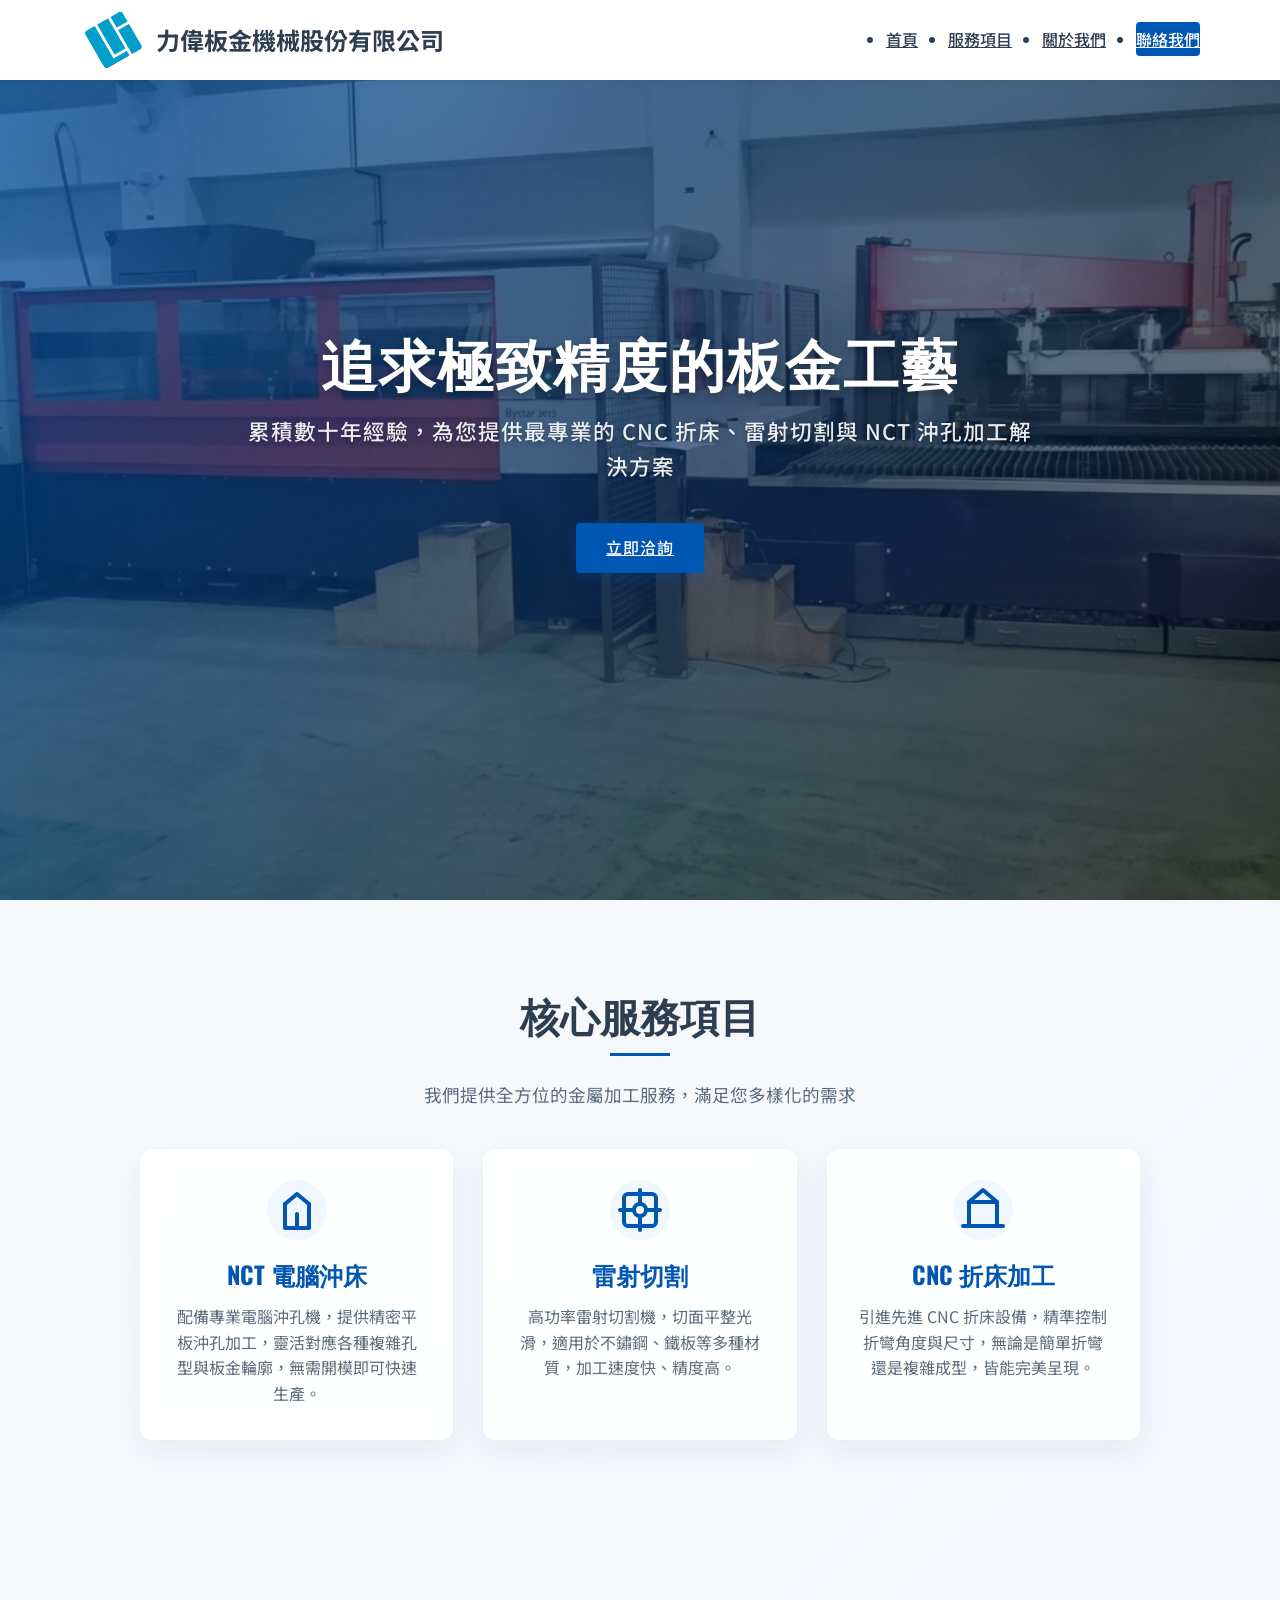
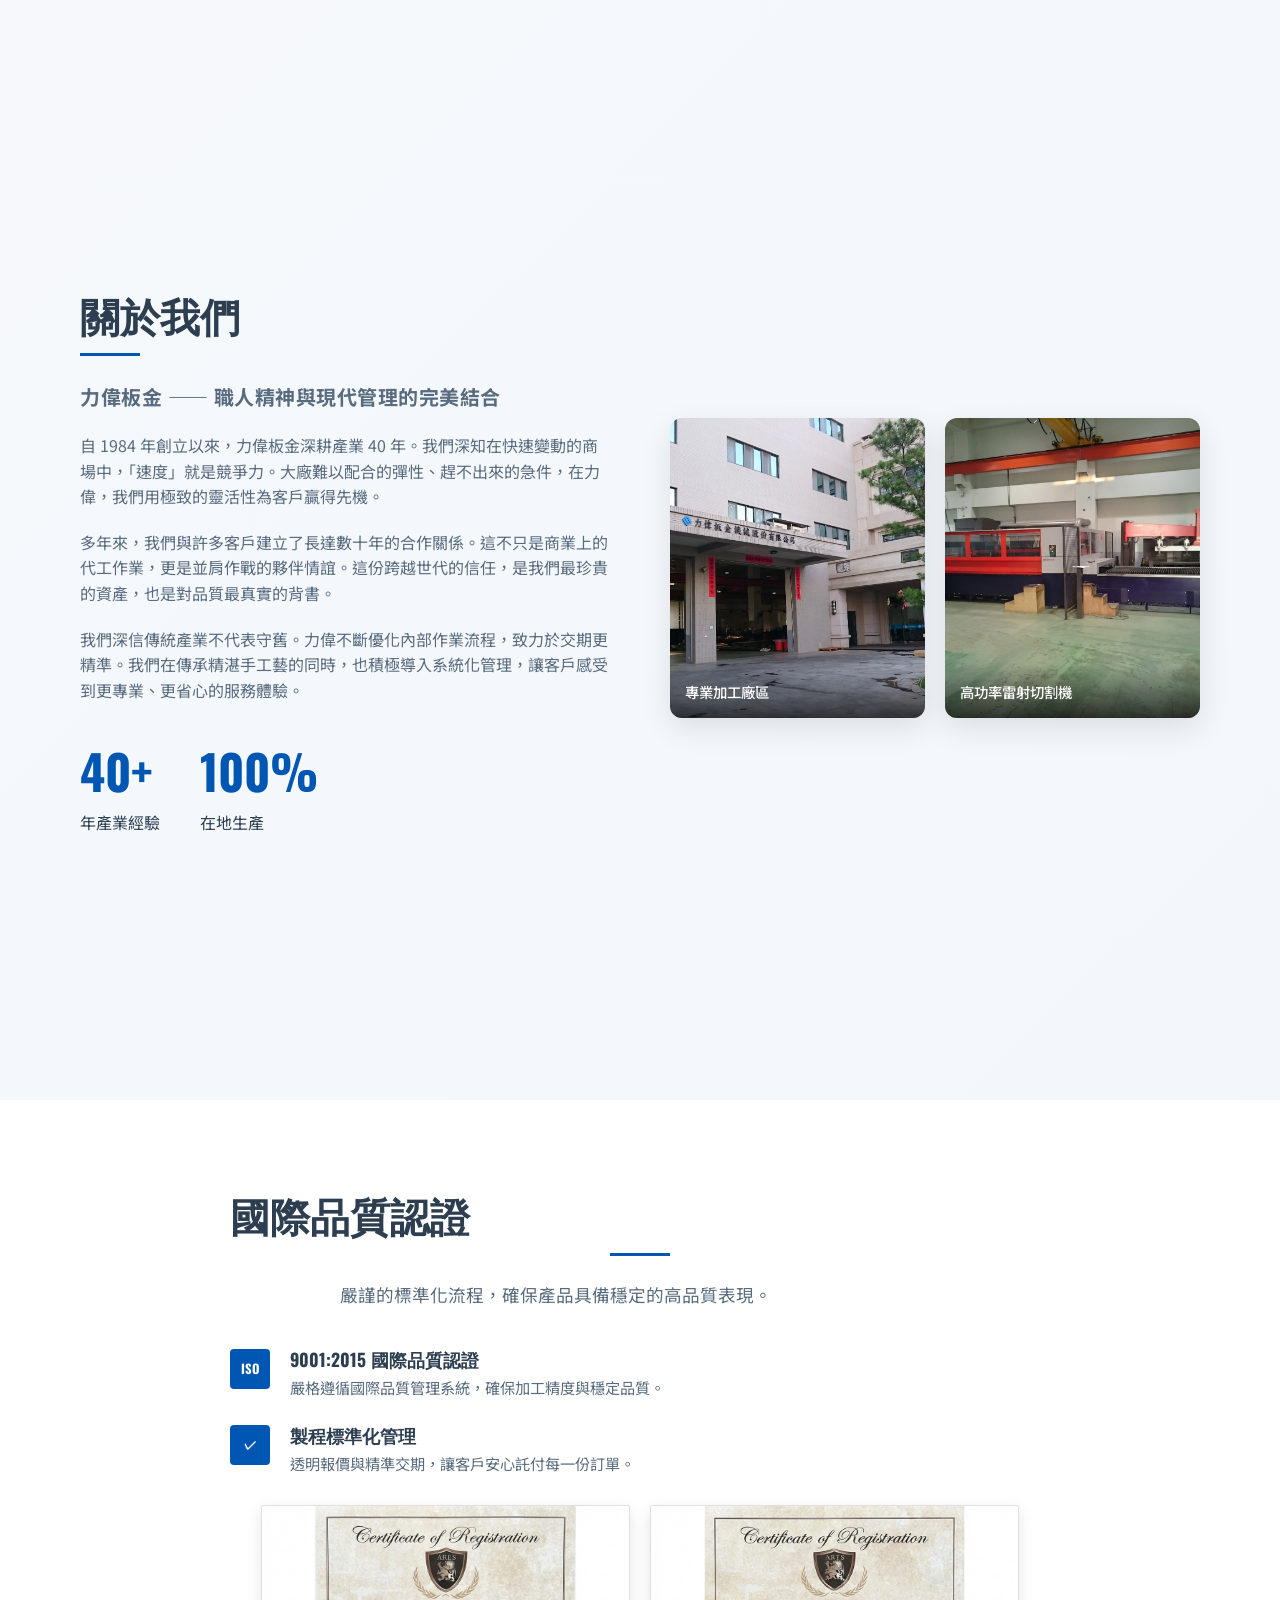
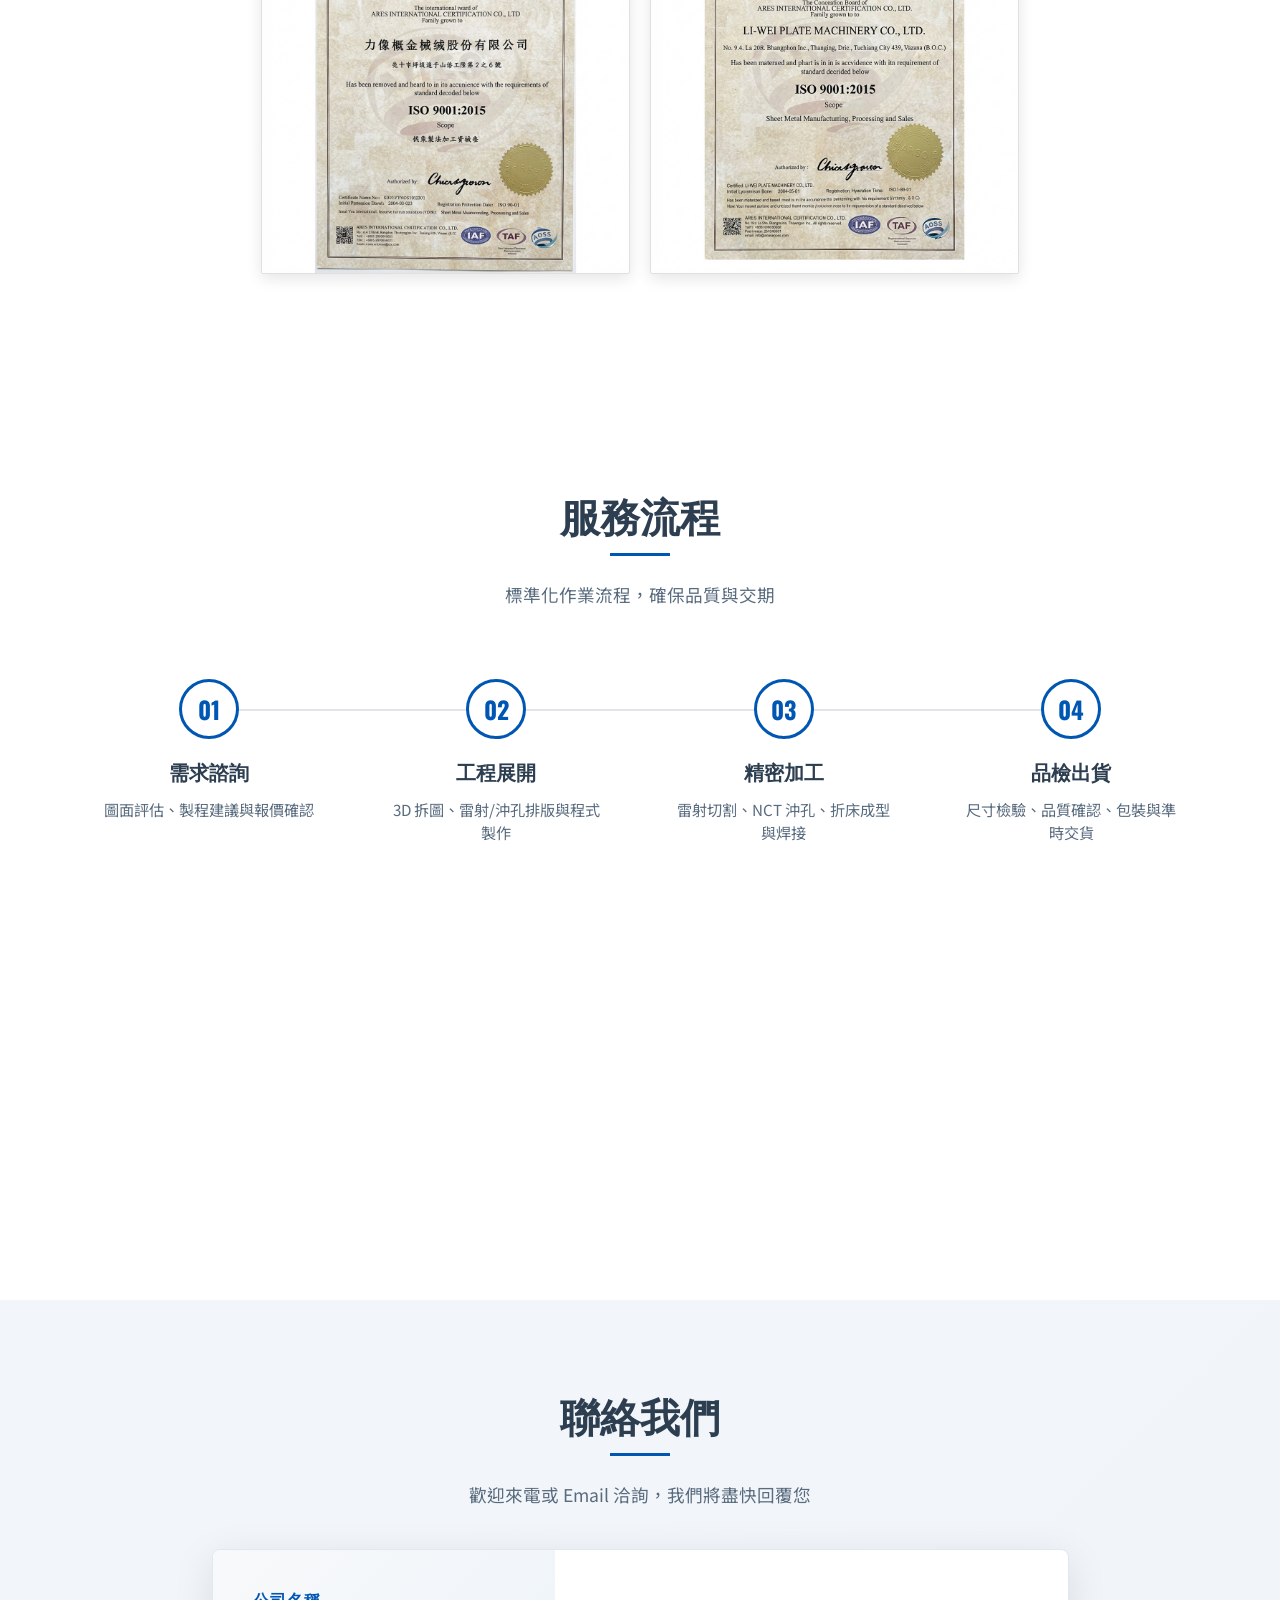
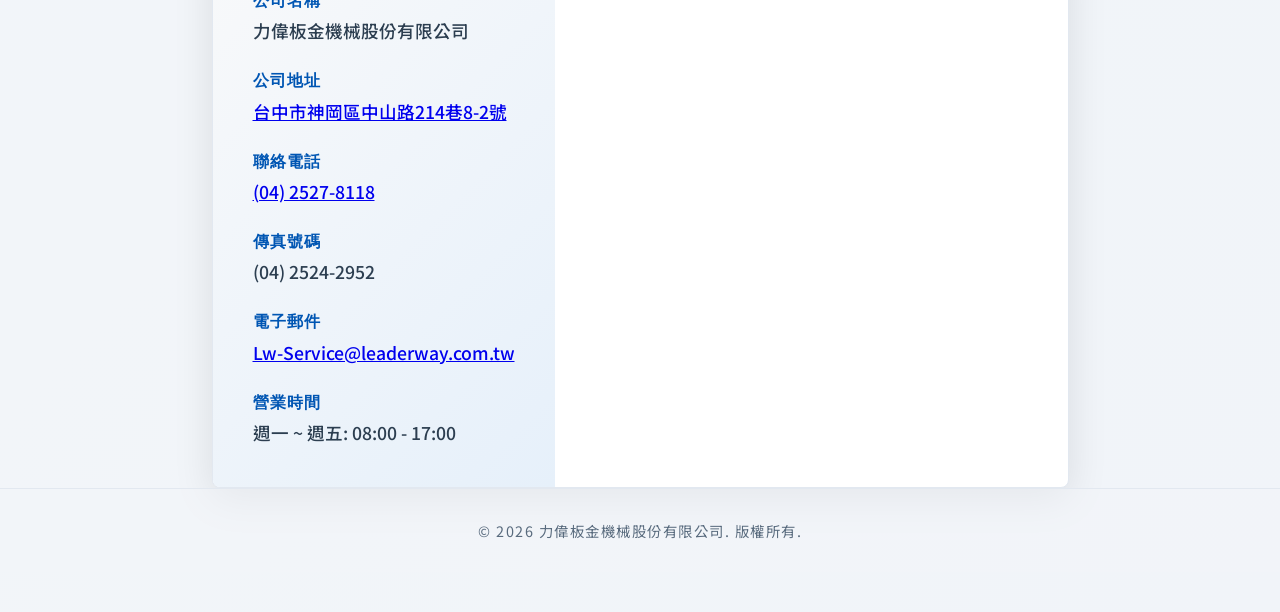
==== index.html @ 6c7de0bd "Add files via upload" ====
<!DOCTYPE html>
<html lang="zh-TW">

<head>
    <meta charset="UTF-8">
    <meta name="viewport" content="width=device-width, initial-scale=1.0">
    <meta name="theme-color" content="#0056b3">
    <title>力偉板金機械股份有限公司 | 專業 CNC 折床、雷射切割、NCT 沖床加工</title>
    <meta name="description" content="力偉板金機械股份有限公司擁有數十年專業經驗，提供精密雷射切割、NCT 電腦沖床、CNC 折床加工與焊接組裝服務。位於台中神岡，是您最信賴的金屬加工合作夥伴。">
    <meta name="keywords" content="CNC折床,雷射切割,NCT沖床,板金加工,台中,神岡">
    <meta name="author" content="力偉板金機械股份有限公司">

    <!-- Open Graph for Social Sharing -->
    <meta property="og:title" content="力偉板金機械股份有限公司 | 專業 CNC 折床、雷射切割、NCT 沖床加工">
    <meta property="og:description" content="專業精密板金加工服務，提供 CNC 折床、雷射切割、NCT 沖孔加工與焊接組裝。">
    <meta property="og:type" content="business.business">
    <meta property="og:url" content="https://example.com">
    <meta property="og:image" content="https://example.com/assets/logo.jpg">

    <!-- Google Fonts with Preload -->
    <link rel="preconnect" href="https://fonts.googleapis.com">
    <link rel="preconnect" href="https://fonts.gstatic.com" crossorigin>
    <link rel="preload"
        href="https://fonts.googleapis.com/css2?family=Noto+Sans+TC:wght@400;500;700&family=Oswald:wght@500;700&display=swap"
        as="style">
    <link
        href="https://fonts.googleapis.com/css2?family=Noto+Sans+TC:wght@400;500;700&family=Oswald:wght@500;700&display=swap"
        rel="stylesheet" media="print" onload="this.media='all'">

    <link rel="stylesheet" href="style.css">

    <!-- Structured Data (Schema.org) -->
    <script type="application/ld+json">
    {
        "@context": "https://schema.org",
        "@type": "LocalBusiness",
        "name": "力偉板金機械股份有限公司",
        "image": "https://example.com/assets/logo.jpg",
        "description": "專業精密板金加工服務公司",
        "url": "https://example.com",
        "telephone": "+886425278118",
        "email": "Lw-Service@leaderway.com.tw",
        "address": {
            "@type": "PostalAddress",
            "streetAddress": "台中市神岡區中山路214巷8-2號",
            "addressLocality": "台中市",
            "addressCountry": "TW"
        },
        "openingHoursSpecification": {
            "@type": "OpeningHoursSpecification",
            "dayOfWeek": ["Monday", "Tuesday", "Wednesday", "Thursday", "Friday"],
            "opens": "08:00",
            "closes": "17:00"
        }
    }
    </script>
</head>

<body>
    <!-- Skip to Main Content Link (Accessibility) -->
    <a href="#main-content" class="skip-link">跳至主要內容</a>

    <!-- Navigation -->
    <header class="header" role="banner">
        <div class="container">
            <a href="#home" class="logo" style="display:flex; align-items:center; gap:10px; text-decoration:none;"
                aria-label="力偉板金機械 首頁">
                <img src="assets/logo.jpg" alt="力偉板金 Logo" loading="lazy">
                <span class="company-name">力偉板金機械股份有限公司</span>
            </a>
            <nav class="nav" aria-label="主導航">
                <ul class="nav-list">
                    <li><a href="#home">首頁</a></li>
                    <li><a href="#capabilities">服務項目</a></li>
                    <li><a href="#about">關於我們</a></li>
                    <li><a href="#contact" class="btn-contact">聯絡我們</a></li>
                </ul>
            </nav>
            <div class="mobile-menu-toggle" aria-label="打開導航菜單" aria-expanded="false" aria-controls="mobile-nav">
                <span></span>
                <span></span>
                <span></span>
            </div>
        </div>
    </header>

    <!-- Mobile Navigation Overlay -->
    <div class="mobile-nav-overlay" id="mobile-nav" role="navigation" aria-label="行動導航">
        <ul class="mobile-nav-list">
            <li><a href="#home">首頁</a></li>
            <li><a href="#capabilities">服務項目</a></li>
            <li><a href="#about">關於我們</a></li>
            <li><a href="#contact">聯絡我們</a></li>
        </ul>
    </div>

    <!-- Hero Section -->
    <section class="hero" id="home" id="main-content">
        <div class="hero-bg-image" style="background-image: url('assets/portfolio/機器照-1-cleaned.png');"></div>
        <div class="hero-overlay"></div>

        <div class="hero-content">
            <h1>追求極致精度的板金工藝</h1>
            <p>累積數十年經驗，為您提供最專業的 CNC 折床、雷射切割與 NCT 沖孔加工解決方案</p>
            <a href="#contact" class="btn btn-primary">立即洽詢</a>
        </div>
    </section>

    <!-- Capabilities Section -->
    <section id="capabilities" class="section">
        <div class="container">
            <h2 class="section-title">核心服務項目</h2>
            <p class="section-subtitle">我們提供全方位的金屬加工服務，滿足您多樣化的需求</p>

            <div class="capabilities-grid">
                <div class="capability-card">
                    <div class="icon">
                        <!-- SVG Icon for Stamping -->
                        <svg xmlns="http://www.w3.org/2000/svg" width="48" height="48" viewBox="0 0 24 24" fill="none"
                            stroke="currentColor" stroke-width="2" stroke-linecap="round" stroke-linejoin="round">
                            <path d="M6 9v12h12V9" />
                            <path d="M6 9l6-5 6 5" />
                            <line x1="12" y1="14" x2="12" y2="21" />
                        </svg>
                    </div>
                    <h3>NCT 電腦沖床</h3>
                    <p>配備專業電腦沖孔機，提供精密平板沖孔加工，靈活對應各種複雜孔型與板金輪廓，無需開模即可快速生產。</p>
                </div>

                <div class="capability-card">
                    <div class="icon">
                        <!-- SVG Icon for Laser Cutting -->
                        <svg xmlns="http://www.w3.org/2000/svg" width="48" height="48" viewBox="0 0 24 24" fill="none"
                            stroke="currentColor" stroke-width="2" stroke-linecap="round" stroke-linejoin="round">
                            <rect x="4" y="4" width="16" height="16" rx="2" ry="2" />
                            <line x1="12" y1="22" x2="12" y2="15.5" />
                            <line x1="12" y1="2" x2="12" y2="8.5" />
                            <line x1="2" y1="12" x2="8.5" y2="12" />
                            <line x1="22" y1="12" x2="15.5" y2="12" />
                            <circle cx="12" cy="12" r="3" />
                        </svg>
                    </div>
                    <h3>雷射切割</h3>
                    <p>高功率雷射切割機，切面平整光滑，適用於不鏽鋼、鐵板等多種材質，加工速度快、精度高。</p>
                </div>

                <div class="capability-card">
                    <div class="icon">
                        <!-- SVG Icon for CNC Bending -->
                        <svg xmlns="http://www.w3.org/2000/svg" width="48" height="48" viewBox="0 0 24 24" fill="none"
                            stroke="currentColor" stroke-width="2" stroke-linecap="round" stroke-linejoin="round">
                            <path d="M2 20h20" />
                            <path d="M5 20V8h14v12" />
                            <path d="M5 8l7-6 7 6" />
                        </svg>
                    </div>
                    <h3>CNC 折床加工</h3>
                    <p>引進先進 CNC 折床設備，精準控制折彎角度與尺寸，無論是簡單折彎還是複雜成型，皆能完美呈現。</p>
                </div>
            </div>
        </div>
    </section>

    <!-- Portfolio Section (Temporarily Hidden)
    <section id="portfolio" class="section bg-light">
        <div class="container">
            <h2 class="section-title">精選成品展示</h2>
            <p class="section-subtitle">展示我們在不同領域的高精度板金加工成果</p>

            <div class="portfolio-grid">
                <div class="portfolio-item">
                    <img src="assets/portfolio/complex_metal_chassis.png" alt="精密鈑金機箱" loading="lazy">
                    <div class="portfolio-info">
                        <h3>精密鈑金機箱</h3>
                        <p>多軸折彎與散熱孔加工</p>
                    </div>
                </div>
                <div class="portfolio-item">
                    <img src="assets/portfolio/portfolio_part_2_1768061010076.png" alt="藝術雷射切割" loading="lazy">
                    <div class="portfolio-info">
                        <h3>藝術雷射切割</h3>
                        <p>高難度花紋精準切割</p>
                    </div>
                </div>
                <div class="portfolio-item">
                    <img src="assets/portfolio/portfolio_part_3_1768061029682.png" alt="工業配電箱" loading="lazy">
                    <div class="portfolio-info">
                        <h3>工業配電箱</h3>
                        <p>結構堅固、防塵防水設計</p>
                    </div>
                </div>
                <div class="portfolio-item">
                    <img src="assets/portfolio/portfolio_part_4_1768061046572.png" alt="精密五金零件" loading="lazy">
                    <div class="portfolio-info">
                        <h3>精密五金零件</h3>
                        <p>多道折彎加工</p>
                    </div>
                </div>
            </div>
        </div>
    </section>
    -->

    <!-- About Us Section -->
    <section id="about" class="section">
        <div class="container">
            <div class="about-layout">
                <div class="about-text">
                    <h2 class="section-title text-left">關於我們</h2>
                    <p class="lead-text"><strong>力偉板金 —— 職人精神與現代管理的完美結合</strong></p>
                    <p>自 1984 年創立以來，力偉板金深耕產業 40 年。我們深知在快速變動的商場中，「速度」就是競爭力。大廠難以配合的彈性、趕不出來的急件，在力偉，我們用極致的靈活性為客戶贏得先機。</p>

                    <p>多年來，我們與許多客戶建立了長達數十年的合作關係。這不只是商業上的代工作業，更是並肩作戰的夥伴情誼。這份跨越世代的信任，是我們最珍貴的資產，也是對品質最真實的背書。</p>

                    <p>我們深信傳統產業不代表守舊。力偉不斷優化內部作業流程，致力於交期更精準。我們在傳承精湛手工藝的同時，也積極導入系統化管理，讓客戶感受到更專業、更省心的服務體驗。</p>

                    <div class="stats">
                        <div class="stat-item">
                            <span class="stat-number">40+</span>
                            <span class="stat-label">年產業經驗</span>
                        </div>
                        <div class="stat-item">
                            <span class="stat-number">100%</span>
                            <span class="stat-label">在地生產</span>
                        </div>
                    </div>
                </div>
                <div class="about-images">
                    <div class="about-img-wrapper main-img">
                        <img src="assets/portfolio/廠區照-1.jpg" alt="力偉板金廠區外觀" loading="lazy">
                        <span class="img-caption">專業加工廠區</span>
                    </div>
                    <div class="about-img-wrapper sub-img">
                        <img src="assets/portfolio/機器照-1-cleaned.png" alt="先進雷射設備" loading="lazy">
                        <span class="img-caption">高功率雷射切割機</span>
                    </div>
                </div>
            </div>
        </div>
    </section>

    <!-- Quality & Certification Section -->
    <section id="quality" class="section bg-light">
        <div class="container">
            <div class="quality-layout">
                <div class="quality-content">
                    <h2 class="section-title text-left">國際品質認證</h2>
                    <p class="section-subtitle text-left">嚴謹的標準化流程，確保產品具備穩定的高品質表現。</p>

                    <div class="certification-points">
                        <div class="cert-point">
                            <div class="cert-icon">ISO</div>
                            <div class="cert-text">
                                <h4>9001:2015 國際品質認證</h4>
                                <p>嚴格遵循國際品質管理系統，確保加工精度與穩定品質。</p>
                            </div>
                        </div>
                        <div class="cert-point">
                            <div class="cert-icon">✓</div>
                            <div class="cert-text">
                                <h4>製程標準化管理</h4>
                                <p>透明報價與精準交期，讓客戶安心託付每一份訂單。</p>
                            </div>
                        </div>
                    </div>

                    <div class="quality-image">
                        <div class="certificate-container">
                            <!-- Left Cert (Chinese) - Fixing order as requested -->
                            <img src="assets/certificates/iso_cert_tw.png" alt="ISO 9001:2015 證書 (中文版)"
                                class="clean-cert-img" loading="lazy">
                            <!-- Right Cert (English) -->
                            <img src="assets/certificates/iso_cert_en.png" alt="ISO 9001:2015 Certificate (English)"
                                class="clean-cert-img" loading="lazy">
                        </div>
                    </div>
    </section>

    <!-- Service Process Section -->
    <section class="section bg-light" id="process">
        <div class="container">
            <h2 class="section-title">服務流程</h2>
            <p class="section-subtitle">標準化作業流程，確保品質與交期</p>

            <div class="process-grid">
                <div class="process-step">
                    <div class="step-icon">01</div>
                    <h3>需求諮詢</h3>
                    <p>圖面評估、製程建議與報價確認</p>
                </div>
                <div class="process-step">
                    <div class="step-icon">02</div>
                    <h3>工程展開</h3>
                    <p>3D 拆圖、雷射/沖孔排版與程式製作</p>
                </div>
                <div class="process-step">
                    <div class="step-icon">03</div>
                    <h3>精密加工</h3>
                    <p>雷射切割、NCT 沖孔、折床成型與焊接</p>
                </div>
                <div class="process-step">
                    <div class="step-icon">04</div>
                    <h3>品檢出貨</h3>
                    <p>尺寸檢驗、品質確認、包裝與準時交貨</p>
                </div>
            </div>
        </div>
    </section>

    <!-- Contact Us Section -->
    <section id="contact" class="section bg-dark text-white">
        <div class="container">
            <h2 class="section-title text-white">聯絡我們</h2>
            <p class="section-subtitle text-white-50">歡迎來電或 Email 洽詢，我們將盡快回覆您</p>

            <div class="contact-wrapper">
                <div class="contact-details">
                    <div class="contact-item">
                        <h4>公司名稱</h4>
                        <p>力偉板金機械股份有限公司</p>
                    </div>
                    <div class="contact-item">
                        <h4>公司地址</h4>
                        <p><a href="https://www.google.com/maps/place/429%E8%87%BA%E4%B8%AD%E5%B8%82%E7%A5%9E%E5%B2%A1%E5%8D%80%E4%B8%AD%E5%B1%B1%E8%B7%AF214%E5%B7%B78-+2%E8%99%9F/@24.2495745,120.6929943,3a,75y,304.89h,96.08t/data=!3m7!1e1!3m5!1sh8Ki79_IXEAi8WJrmlxSbA!2e0!6shttps:%2F%2Fstreetviewpixels-pa.googleapis.com%2Fv1%2Fthumbnail%3Fcb_client%3Dmaps_sv.tactile%26w%3D900%26h%3D600%26pitch%3D-6.082719047187737%26panoid%3Dh8Ki79_IXEAi8WJrmlxSbA%26yaw%3D304.8897630572468!7i16384!8i8192!4m15!1m8!3m7!1s0x346910b44313005f:0x4455476e9c6a368c!2zNDI56Ie65Lit5biC56We5bKh5Y2A5Lit5bGx6LevMjE05be3OC0gMuiZnw!3b1!8m2!3d24.2494732!4d120.693059!16s%2Fg%2F11qbbm_mf4!3m5!1s0x346910b44313005f:0x4455476e9c6a368c!8m2!3d24.2494732!4d120.693059!16s%2Fg%2F11qbbm_mf4?entry=ttu&g_ep=EgoyMDI2MDEwNy4wIKXMDSoASAFQAw%3D%3D"
                                target="_blank" rel="noopener noreferrer"
                                style="text-decoration: underline;">台中市神岡區中山路214巷8-2號</a></p>
                    </div>
                    <div class="contact-item">
                        <h4>聯絡電話</h4>
                        <p><a href="tel:0425278118">(04) 2527-8118</a></p>
                    </div>
                    <div class="contact-item">
                        <h4>傳真號碼</h4>
                        <p>(04) 2524-2952</p>
                    </div>
                    <div class="contact-item">
                        <h4>電子郵件</h4>
                        <p><a href="mailto:Lw-Service@leaderway.com.tw">Lw-Service@leaderway.com.tw</a></p>
                    </div>
                    <div class="contact-item">
                        <h4>營業時間</h4>
                        <p>週一 ~ 週五: 08:00 - 17:00</p>
                    </div>
                </div>

                <!-- Map Column -->
                <div class="contact-map">
                    <iframe width="100%" height="100%" style="border:0; min-height: 400px;" loading="lazy"
                        allowfullscreen="allowfullscreen" aria-label="公司地址在 Google 地圖上的位置" title="力偉板金機械股份有限公司位置地圖"
                        referrerpolicy="no-referrer-when-downgrade"
                        src="https://maps.google.com/maps?q=24.2495745,120.6929943&t=&z=17&ie=UTF8&iwloc=&output=embed"></iframe>
                </div>
            </div>
        </div>
        </secReturn to Top Button -->
        <button id="back-to-top" class="back-to-top" aria-label="返回頂部" title="返回頂部">↑</button>

        <!-- Footer -->
        <footer class="footer" role="contentinfo
    <!-- Footer -->
    <footer class=" footer">
            <div class="container">
                <p>&copy; 2026 力偉板金機械股份有限公司. 版權所有.</p>
            </div>
        </footer>

        <script src="script.js"></script>
</body>

</html>
---- style.css ----
/* 
   Modern Sheet Metal Factory Website Styles 
   Theme: Professional Blue
   
   CSS Variables organization:
   - Colors: Primary, accent, text, background
   - Layout: Spacing, sizing, container width
   - Effects: Transitions, shadows, animations
*/

:root {
    /* ===== COLOR PALETTE ===== */
    --primary-blue: #0056b3;
    --primary-dark: #004494;
    --accent-blue: #f0f7ff;
    --text-dark: #2c3e50;
    --text-light: #596b7e;
    --bg-light: transparent;
    --bg-dark: rgba(244, 246, 249, 0.5);
    --white: #ffffff;
    --border-color: #e2e8f0;
    --bg-gradient: linear-gradient(135deg, #f8fafd 0%, #eff4f9 100%);

    /* ===== LAYOUT & SPACING ===== */
    --container-width: 1200px;
    --header-height: 80px;
    --section-padding: 120px 0;

    /* ===== EFFECTS & TRANSITIONS ===== */
    --transition: all 0.3s ease;
    --grain-opacity: 0.15;
}

/* Reset & Base Styles */
* {
    margin: 0;
    padding: 0;
    box-sizing: border-box;
}

html {
    scroll-behavior: smooth;
    scroll-padding-top: 100px;
    /* Ensures Nav doesn't cover section tops */
}

body {
    font-family: 'Noto Sans TC', sans-serif;
    color: var(--text-dark);
    line-height: 1.6;
    overflow-x: hidden;
    background: var(--bg-gradient);
    min-height: 100vh;
}

h1,
h2,
h3,
h4,
h5,
h6 {
    font-family: 'Oswald', sans-serif;
    /* Industrial feel for headings */
    font-weight: 700;
    line-height: 1.2;
    margin-bottom: 1rem;
    color: var(--primary-blue);
    /* Headings in blue for light theme */
}

/* ... existing styles ... */

.section {
    padding: 90px 0 40px 0;
    /* Reduced top/bottom padding significantly */
    min-height: 100vh;
    display: flex;
    flex-direction: column;
    justify-content: flex-start;
}

.section-subtitle {
    text-align: center;
    color: var(--text-light);
    font-size: 1.1rem;
    margin-bottom: 25px;
    /* Reduced from 40px */
    max-width: 600px;
    margin-left: auto;
    margin-right: auto;
}

.contact-details {
    padding: 30px;
    /* Reduced from 40px */
    display: flex;
    flex-direction: column;
    justify-content: center;
    background: linear-gradient(135deg, #f8f9fa 0%, #e6f0fa 100%);
}

.contact-item {
    margin-bottom: 15px;
    /* Reduced from 25px */
}

.contact-item:last-child {
    margin-bottom: 0;
}

.contact-item h4 {
    font-size: 0.95rem;
    /* Slightly smaller title */
    margin-bottom: 5px;
    /* Reduced from 8px */
    color: var(--primary-blue);
    text-transform: uppercase;
    letter-spacing: 1px;
    font-weight: 700;
}

.contact-item p {
    color: var(--text-dark);
    font-size: 1rem;
    /* Reduced from 1.1rem */
    font-weight: 500;
}

.contact-map {
    height: 100%;
    min-height: 350px;
    /* Reduced from 400px */
    position: relative;
}

/* ... existing styles ... */

.bg-dark {
    background-color: var(--bg-dark);
    color: var(--text-dark);
    /* Dark text on light gray bg */
}

.text-white {
    color: var(--text-dark) !important;
    /* Override text-white classes for light theme */
}

.text-white-50 {
    color: var(--text-light) !important;
}

.text-left {
    text-align: left !important;
}

.bg-light {
    background-color: var(--white) !important;
}

.bg-white {
    background-color: var(--white) !important;
}

/* Buttons */
.btn {
    display: inline-block;
    padding: 12px 30px;
    border-radius: 4px;
    font-weight: 500;
    letter-spacing: 1px;
    text-transform: uppercase;
    cursor: pointer;
    transition: var(--transition);
    border: none;
}

.btn-primary {
    background-color: var(--primary-blue);
    color: var(--white);
    box-shadow: 0 4px 15px rgba(0, 74, 173, 0.3);
}

.btn-primary:hover {
    background-color: var(--primary-dark);
    transform: translateY(-2px);
    box-shadow: 0 6px 20px rgba(0, 74, 173, 0.4);
}

.btn-block {
    width: 100%;
    text-align: center;
}

/* Header & Navigation */
.header {
    height: var(--header-height);
    background: var(--white);
    box-shadow: 0 2px 10px rgba(0, 0, 0, 0.05);
    position: fixed;
    top: 0;
    left: 0;
    width: 100%;
    z-index: 1000;
    display: flex;
    align-items: center;
}

.header .container {
    display: flex;
    justify-content: space-between;
    align-items: center;
    width: 100%;
    /* Ensure content doesn't touch edges on large screens */
    max-width: var(--container-width);
    margin: 0 auto;
    padding: 0 40px;
    /* Increased side padding for header safety */
}

.container {
    max-width: var(--container-width);
    margin: 0 auto;
    padding: 0 40px;
    /* Increased from 20px to 40px for generous side margins */
}

.logo img {
    height: 60px;
    /* Adjust based on logo needs */
    width: auto;
}

.nav-list {
    display: flex;
    gap: 30px;
}

.nav-list li a {
    font-weight: 500;
    color: var(--text-dark);
    font-size: 1rem;
    position: relative;
    padding: 5px 0;
}

.company-name {
    font-size: 1.5rem;
    font-weight: bold;
    color: var(--text-dark);
    white-space: nowrap;
}

.nav-list li a:not(.btn-contact)::after {
    content: '';
    position: absolute;
    bottom: 0;
    left: 0;
    width: 0;
    height: 2px;
    background-color: var(--primary-blue);
    transition: var(--transition);
}

.nav-list li a:not(.btn-contact):hover::after {
    width: 100%;
}

.nav-list li a:not(.btn-contact):hover {
    color: var(--primary-blue);
}

.btn-contact {
    padding: 8px 20px;
    background-color: var(--primary-blue);
    color: var(--white) !important;
    border-radius: 4px;
}

.btn-contact:hover {
    background-color: var(--primary-dark);
}

.mobile-menu-toggle {
    display: none;
    flex-direction: column;
    justify-content: space-between;
    width: 30px;
    height: 21px;
    cursor: pointer;
    z-index: 1001;
}

.mobile-menu-toggle span {
    display: block;
    height: 3px;
    width: 100%;
    background-color: var(--text-dark);
    border-radius: 2px;
    transition: var(--transition);
}

/* Mobile Nav Overlay & Drawer */
.mobile-nav-overlay {
    position: fixed;
    top: 0;
    left: 0;
    width: 100%;
    height: 100vh;
    background-color: rgba(0, 0, 0, 0);
    z-index: 1000;
    visibility: hidden;
    pointer-events: none;
    transition: background-color 0.4s ease, visibility 0.4s;
    overflow: hidden;
}

.mobile-nav-overlay.active {
    background-color: rgba(0, 0, 0, 0.5);
    visibility: visible;
    pointer-events: auto;
}

.mobile-nav-list {
    position: absolute;
    top: 0;
    right: -100%;
    width: 75%;
    max-width: 300px;
    height: 100vh;
    background: rgba(255, 255, 255, 0.95);
    backdrop-filter: blur(15px);
    -webkit-backdrop-filter: blur(15px);
    display: flex;
    flex-direction: column;
    justify-content: center;
    padding: 40px;
    box-shadow: -10px 0 30px rgba(0, 0, 0, 0.1);
    transition: right 0.4s cubic-bezier(0.165, 0.84, 0.44, 1);
    list-style: none;
}

.mobile-nav-overlay.active .mobile-nav-list {
    right: 0;
}

.mobile-nav-list li {
    margin: 15px 0;
    opacity: 0;
    transform: translateX(20px);
    transition: all 0.4s ease;
}

.mobile-nav-overlay.active .mobile-nav-list li {
    opacity: 1;
    transform: translateX(0);
}

/* Staggered animation for list items */
.mobile-nav-overlay.active li:nth-child(1) {
    transition-delay: 0.1s;
}

.mobile-nav-overlay.active li:nth-child(2) {
    transition-delay: 0.2s;
}

.mobile-nav-overlay.active li:nth-child(3) {
    transition-delay: 0.3s;
}

.mobile-nav-overlay.active li:nth-child(4) {
    transition-delay: 0.4s;
}

.mobile-nav-list a {
    font-size: 1.25rem;
    font-weight: 700;
    color: var(--text-dark);
    text-decoration: none;
    display: block;
    padding: 10px 0;
    border-bottom: 1px solid rgba(0, 86, 179, 0.1);
}

.mobile-nav-list a:hover {
    color: var(--primary-blue);
}



/* Hero Section */
.hero {
    height: 100vh;
    min-height: 600px;
    position: relative;
    overflow: hidden;
    display: flex;
    align-items: center;
    justify-content: center;
    text-align: center;
    color: var(--white);
    padding: 0 20px;
    background-color: var(--text-dark);
}

.hero-bg-image {
    position: absolute;
    top: 0;
    left: 0;
    width: 100%;
    height: 100%;
    background-size: cover;
    background-position: center;
    background-repeat: no-repeat;
    z-index: 1;
    transform: scale(1.05);
    animation: slowZoom 20s infinite alternate linear;
}

.hero-bg-image::after {
    content: "";
    position: absolute;
    top: 0;
    left: 0;
    width: 100%;
    height: 100%;
    background-image: url("data:image/svg+xml,%3Csvg viewBox='0 0 200 200' xmlns='http://www.w3.org/2000/svg'%3E%3Cfilter id='noiseFilter'%3E%3CfeTurbulence type='fractalNoise' baseFrequency='0.65' numOctaves='3' stitchTiles='stitch'/%3E%3C/filter%3E%3Crect width='100%25' height='100%25' filter='url(%23noiseFilter)'/%3E%3C/svg%3E");
    opacity: 0.12;
    pointer-events: none;
    z-index: 2;
    mix-blend-mode: overlay;
}

@keyframes slowZoom {
    from {
        transform: scale(1);
    }

    to {
        transform: scale(1.1);
    }
}

.hero-overlay {
    position: absolute;
    top: 0;
    left: 0;
    width: 100%;
    height: 100%;
    background: linear-gradient(135deg, rgba(0, 86, 179, 0.7) 0%, rgba(0, 0, 0, 0.6) 100%);
    z-index: 2;
}

/* Logo Watermark Background (Keep as subtle overlay if needed, or remove) */
.hero::before {
    display: none;
    /* Hide the old watermark as we have a real background image now */
}

.hero-content {
    max-width: 800px;
    animation: fadeInUp 1s ease-out;
    position: relative;
    z-index: 2;
    /* Content on top */
}

.hero-content h1 {
    font-size: 3.5rem;
    margin-bottom: 20px;
    text-shadow: 0 4px 10px rgba(0, 0, 0, 0.3);
    color: var(--white);
    letter-spacing: 2px;
}

.hero-content p {
    font-size: 1.35rem;
    margin-bottom: 40px;
    color: var(--white);
    opacity: 0.9;
    font-weight: 500;
    text-shadow: 0 2px 5px rgba(0, 0, 0, 0.3);
    letter-spacing: 1px;
}

/* Section Common */
.section-title {
    text-align: center;
    font-size: 2.5rem;
    color: inherit;
    /* changed from var(--text-dark) to inherit to respect section color */
    margin-bottom: 10px;
    position: relative;
    display: inline-block;
    width: 100%;
}

.section-title::after {
    content: '';
    display: block;
    width: 60px;
    height: 3px;
    background-color: var(--primary-blue);
    margin: 15px auto;
}

.section-subtitle {
    text-align: center;
    color: var(--text-light);
    font-size: 1.1rem;
    margin-bottom: 40px;
    /* Reduced from 60px */
    max-width: 600px;
    margin-left: auto;
    margin-right: auto;
}

/* Footer */
footer {
    background-color: var(--bg-dark);
    padding: 30px 0;
    margin-top: auto;
    border-top: 1px solid var(--border-color);
    text-align: center;
    /* Center align */
}

footer p {
    color: var(--text-light);
    font-size: 0.9rem;
    letter-spacing: 1.5px;
    /* Slight spacing spread */
}

/* Capabilities Grid */
.capabilities-grid {
    display: grid;
    grid-template-columns: repeat(auto-fit, minmax(300px, 1fr));
    gap: 30px;
    max-width: 1000px;
    /* Constrain width to prevent overly wide spaced cards on huge screens */
    margin: 0 auto;
}

.capability-card {
    background: rgba(255, 255, 255, 0.9);
    backdrop-filter: blur(10px);
    padding: 30px;
    border-radius: 12px;
    box-shadow: 0 10px 30px rgba(0, 74, 173, 0.08);
    text-align: center;
    transition: var(--transition);
    border: 1px solid rgba(255, 255, 255, 0.8);
    border-bottom: 4px solid transparent;
}

.capability-card:hover {
    transform: translateY(-10px);
    box-shadow: 0 10px 30px rgba(0, 0, 0, 0.1);
    border-bottom-color: var(--primary-blue);
}

.capability-card .icon {
    width: 60px;
    /* Reduced from 80px */
    height: 60px;
    /* Reduced from 80px */
    background-color: var(--accent-blue);
    color: var(--primary-blue);
    display: flex;
    align-items: center;
    justify-content: center;
    border-radius: 50%;
    margin: 0 auto 20px;
    /* Reduced margin */
    transition: var(--transition);
    font-size: 1.5rem;
    /* Explicit icon size control */
}

.capability-card:hover .icon {
    background-color: var(--primary-blue);
    color: var(--white);
}

.capability-card h3 {
    font-size: 1.5rem;
    margin-bottom: 15px;
}

.capability-card p {
    color: var(--text-light);
}

/* Portfolio Grid */
.portfolio-grid {
    display: grid;
    grid-template-columns: repeat(auto-fill, minmax(350px, 1fr));
    gap: 20px;
}

.portfolio-item {
    position: relative;
    overflow: hidden;
    border-radius: 8px;
    box-shadow: 0 4px 10px rgba(0, 0, 0, 0.1);
    cursor: pointer;
    background: #000;
}

.portfolio-item img {
    width: 100%;
    height: 350px;
    /* Consistent height */
    object-fit: cover;
    transition: transform 0.5s ease;
    display: block;
    filter: saturate(0.9) contrast(1.05) brightness(0.95);
    /* Slight desaturation for realism */
}

/* Authentic Image Overlay */
.portfolio-item::after {
    content: "";
    position: absolute;
    top: 0;
    left: 0;
    width: 100%;
    height: 100%;
    background-image: url("data:image/svg+xml,%3Csvg viewBox='0 0 200 200' xmlns='http://www.w3.org/2000/svg'%3E%3Cfilter id='noiseFilter'%3E%3CfeTurbulence type='fractalNoise' baseFrequency='0.65' numOctaves='3' stitchTiles='stitch'/%3E%3C/filter%3E%3Crect width='100%25' height='100%25' filter='url(%23noiseFilter)'/%3E%3C/svg%3E");
    opacity: var(--grain-opacity);
    pointer-events: none;
    z-index: 1;
    mix-blend-mode: overlay;
}

.portfolio-item:hover img {
    transform: scale(1.1);
    opacity: 0.7;
}

.portfolio-info {
    position: absolute;
    bottom: 0;
    left: 0;
    width: 100%;
    padding: 20px;
    background: linear-gradient(to top, rgba(0, 0, 0, 0.8), transparent);
    color: var(--white);
    transform: translateY(100%);
    transition: var(--transition);
    z-index: 2;
}

.portfolio-item:hover .portfolio-info {
    transform: translateY(0);
}

.portfolio-info h3 {
    font-size: 1.25rem;
    margin-bottom: 5px;
    color: var(--white);
}

.portfolio-info p {
    font-size: 0.9rem;
    opacity: 0.9;
}

/* About Section */
.about-layout {
    display: grid;
    grid-template-columns: 1fr 1fr;
    gap: 60px;
    align-items: center;
}

.about-text p {
    margin-bottom: 20px;
    color: var(--text-light);
}

.about-text .section-title::after {
    margin: 15px 0;
    /* Left align underline */
}

.stats {
    display: flex;
    gap: 40px;
    margin-top: 30px;
}

.stat-item {
    display: flex;
    flex-direction: column;
}

.stat-number {
    font-size: 3rem;
    font-weight: 700;
    color: var(--primary-blue);
    font-family: 'Oswald', sans-serif;
}

.stat-label {
    color: var(--text-dark);
}

.about-images {
    display: grid;
    grid-template-columns: 1fr 1fr;
    gap: 20px;
    margin-top: 30px;
}

.about-images img {
    border-radius: 8px;
    box-shadow: 0 5px 15px rgba(0, 0, 0, 0.1);
    width: 100%;
    height: 300px;
    object-fit: cover;
    opacity: 1;
    /* Increased from 0.4 for better visibility */
    transition: var(--transition);
}

.about-images img:hover {
    transform: scale(1.02);
}

.about-img-2 {
    border: none;
}

/* Contact Section */
#contact {
    /* padding-top removed, relying on global scroll-padding-top and min-height centering */
    margin-top: 0;
}

.contact-wrapper {
    display: grid;
    grid-template-columns: 1fr 1.5fr;
    /* Info takes less space, Map takes more */
    gap: 0;
    /* Remove gap as map fills the right side */
    background: var(--white);
    /* White background for the specific contact box to pop */
    border-radius: 8px;
    overflow: hidden;
    box-shadow: 0 10px 40px rgba(0, 0, 0, 0.1);
    /* Softer shadow */
    color: var(--text-dark);
    max-width: 1000px;
    /* Constrain width to act more "compact" like services */
    /* Use full width again */
    margin: 0 auto;
    border: 1px solid var(--border-color);
    /* Light border */
}

.contact-details {
    padding: 40px;
    /* Reduced from 50px */
    display: flex;
    flex-direction: column;
    justify-content: center;
    background: linear-gradient(135deg, #f8f9fa 0%, #e6f0fa 100%);
    /* Subtle gradient instead of solid blue */
}

.contact-item {
    margin-bottom: 25px;
    /* Reduced from 35px */
    /* Increased spacing */
}

.contact-item:last-child {
    margin-bottom: 0;
}

.contact-item h4 {
    font-size: 1rem;
    /* Reduced from 1.1rem */
    margin-bottom: 8px;
    /* Reduced from 12px */
    /* Increased spacing between title and content */
    color: var(--primary-blue);
    /* Blue title */
    text-transform: uppercase;
    letter-spacing: 1px;
    font-weight: 700;
}

.contact-item p {
    color: var(--text-dark);
    font-size: 1.1rem;
    /* Reduced from 1.2rem */
    /* Larger font for better readability */
    font-weight: 500;
}

.contact-map {
    height: 100%;
    min-height: 400px;
    /* Reduced from 500px */
    /* Ensure map has height */
    position: relative;
}

/* Service Process Section */
.process-grid {
    display: grid;
    grid-template-columns: repeat(4, 1fr);
    gap: 30px;
    margin-top: 50px;
    position: relative;
}

.process-step {
    text-align: center;
    position: relative;
    padding: 20px;
}

/* Connecting Line */
.process-grid::before {
    content: '';
    position: absolute;
    top: 50px;
    left: 10%;
    right: 10%;
    height: 2px;
    background: #e1e4e8;
    z-index: 0;
}

.step-icon {
    width: 60px;
    height: 60px;
    background: var(--white);
    color: var(--primary-blue);
    border: 3px solid var(--primary-blue);
    border-radius: 50%;
    font-size: 1.5rem;
    font-weight: 700;
    display: flex;
    align-items: center;
    justify-content: center;
    margin: 0 auto 20px;
    position: relative;
    z-index: 1;
    /* Above the line */
    font-family: 'Oswald', sans-serif;
    box-shadow: 0 0 0 5px var(--bg-light);
    /* Spacing around circle masking line */
}

.process-step h3 {
    font-size: 1.25rem;
    color: var(--text-dark);
    margin-bottom: 15px;
}

.process-step p {
    color: var(--text-light);
    font-size: 0.95rem;
    line-height: 1.5;
}

/* Contact Section Responsive */
@media (max-width: 992px) {
    .hero-content h1 {
        font-size: 2.8rem;
    }

    .about-layout {
        grid-template-columns: 1fr;
    }

    .about-images {
        height: 400px;
        margin-top: 30px;
    }

    /* Process responsive */
    .process-grid {
        grid-template-columns: repeat(2, 1fr);
    }

    .process-grid::before {
        display: none;
        /* Hide line on tablet/mobile */
    }
}

@media (max-width: 768px) {
    :root {
        --header-height: 60px;
    }

    /* Fix Mobile Spacing (Prevent Squeezed Text) */
    .container {
        padding: 0 20px;
    }

    .section {
        padding: 50px 0;
        /* Standard mobile vertical spacing */
        min-height: auto;
    }

    .nav {
        display: none;
    }

    .mobile-menu-toggle {
        display: flex;
    }

    .company-name {
        font-size: 1rem;
        white-space: nowrap;
        font-weight: bold;
        color: var(--primary-blue);
    }

    .logo img {
        height: 45px;
    }

    /* Mobile Carousel with Snap */
    .capabilities-grid {
        display: flex;
        overflow-x: auto;
        scroll-snap-type: x mandatory;
        padding: 20px 0;
        gap: 20px;
        -webkit-overflow-scrolling: touch;
        scrollbar-width: none;
        /* Hide scrollbar Firefox */
    }

    .capabilities-grid::-webkit-scrollbar {
        display: none;
        /* Hide scrollbar Chrome/Safari */
    }

    .capability-card {
        flex: 0 0 85%;
        scroll-snap-align: center;
        margin-bottom: 10px;
    }

    /* Mobile Hero Adjustments */
    .hero {
        margin-top: 60px;
        min-height: auto;
        padding: 80px 20px;
        /* More breathing room */
    }

    .hero::before {
        opacity: 0.15;
        /* Reduce watermark intensity on mobile to reduce visual noise */
        width: 100%;
    }

    .hero-content h1 {
        font-size: 2rem;
        /* Slightly smaller to prevent awkward wrapping */
        word-break: keep-all;
        /* Try to keep words together (for CJK) */
    }

    .section-title {
        font-size: 1.5rem;
    }

    .section-subtitle {
        margin-bottom: 20px;
        text-align: center;
        font-size: 0.9rem;
        opacity: 0.9;
    }

    .stats {
        justify-content: center;
    }

    /* Mobile Text Readability Fix */
    .about-layout {
        grid-template-columns: 1fr;
        /* Force single column to fix "Half Page" bug */
        gap: 30px;
    }

    .about-text {
        text-align: left;
        /* Changed from center to left for readability */
        width: 100%;
        /* Ensure full width */
    }

    .about-text p {
        text-align: justify;
        /* Clean edges */
    }

    .about-text .section-title::after {
        margin: 15px 0;
        /* Left align underline to match text */
    }

    .about-images {
        width: 100%;
        height: auto;
        /* Allow height to adjust */
        min-height: 250px;
    }

    .contact-wrapper {
        grid-template-columns: 1fr;
        /* Force single column */
        width: 100%;
    }

    .contact-details {
        padding: 25px;
    }

    .contact-map {
        height: 300px;
        min-height: 300px;
        width: 100%;
    }

    /* Mobile Card Optimization */
    .capability-card {
        padding: 25px 20px;
    }

    .capability-card h3 {
        font-size: 1.25rem;
        margin-bottom: 10px;
    }

    .capability-card p {
        font-size: 0.9rem;
    }

    .process-step {
        padding: 10px;
        /* Compact process steps */
    }

    .process-grid {
        grid-template-columns: 1fr;
        gap: 20px;
        /* Closer gaps */
    }
}

/* ===== ACCESSIBILITY STYLES ===== */

/* Skip Link: Hidden by default, visible on focus for keyboard navigation */
.skip-link {
    position: absolute;
    top: -40px;
    left: 0;
    background: var(--primary-blue);
    color: var(--white);
    padding: 8px 16px;
    text-decoration: none;
    border-radius: 0 0 4px 0;
    font-weight: 500;
}

.skip-link:focus {
    top: 0;
    z-index: 1000;
}

/* ===== BACK TO TOP BUTTON ===== */

.back-to-top {
    position: fixed;
    bottom: 30px;
    right: 30px;
    width: 50px;
    height: 50px;
    background-color: var(--primary-blue);
    color: var(--white);
    border: none;
    border-radius: 50%;
    font-size: 24px;
    font-weight: bold;
    cursor: pointer;
    opacity: 0;
    visibility: hidden;
    transition: var(--transition);
    box-shadow: 0 4px 12px rgba(0, 86, 179, 0.3);
    display: flex;
    align-items: center;
    justify-content: center;
    z-index: 99;
}

.back-to-top:hover {
    background-color: var(--primary-dark);
    box-shadow: 0 6px 20px rgba(0, 86, 179, 0.4);
    transform: translateY(-3px);
}

.back-to-top:focus {
    outline: 3px solid var(--accent-blue);
    outline-offset: 2px;
}

.back-to-top.show {
    opacity: 1;
    visibility: visible;
}

/* Mobile responsive */
@media (max-width: 768px) {
    .back-to-top {
        bottom: 20px;
        right: 20px;
        width: 45px;
        height: 45px;
        font-size: 20px;
    }
}

/* ===== BRAND STORY & QUALITY SECTION ENHANCEMENTS ===== */

.lead-text {
    font-size: 1.25rem;
    font-weight: 700;
    color: var(--primary-blue);
    margin-bottom: 25px;
    letter-spacing: 0.5px;
    display: block;
}

.about-img-wrapper {
    position: relative;
    overflow: hidden;
    border-radius: 12px;
    box-shadow: 0 10px 30px rgba(0, 0, 0, 0.1);
    margin-bottom: 20px;
}

.about-img-wrapper img {
    display: block;
    width: 100%;
    height: 300px;
    object-fit: cover;
    transition: var(--transition);
}

.about-img-wrapper:hover img {
    transform: scale(1.05);
}

.img-caption {
    position: absolute;
    bottom: 0;
    left: 0;
    width: 100%;
    padding: 15px;
    background: linear-gradient(transparent, rgba(0, 0, 0, 0.7));
    color: var(--white);
    font-size: 0.9rem;
    font-weight: 500;
}

/* Quality Section Layout */
.quality-layout {
    /* Changed to block/single column to allow full width images */
    display: flex;
    flex-direction: column;
    gap: 40px;
}

.certification-points {
    margin-top: 30px;
}

.cert-point {
    display: flex;
    gap: 20px;
    margin-bottom: 25px;
    align-items: flex-start;
}

.cert-icon {
    width: 40px;
    height: 40px;
    background: var(--primary-blue);
    color: var(--white);
    border-radius: 4px;
    display: flex;
    align-items: center;
    justify-content: center;
    flex-shrink: 0;
    font-weight: 700;
    font-size: 0.8rem;
    font-family: 'Oswald', sans-serif;
}

.cert-text h4 {
    margin-bottom: 5px;
    font-size: 1.1rem;
    color: var(--text-dark);
}

.cert-text p {
    font-size: 0.95rem;
    color: var(--text-light);
}

/* Certificate Container (New Dual Layout) */
.quality-image {
    width: 100%;
}

.certificate-container {
    display: flex;
    gap: 20px;
    justify-content: center;
    flex-wrap: wrap;
    margin-top: 30px;
}


/* Clean Certificate Images (Split) */
.clean-cert-img {
    width: 45%;
    /* Slightly reduced to ensure gap fits comfortably */
    max-width: 400px;
    height: auto;
    /* Maintain aspect ratio exactly */
    object-fit: contain;
    /* Ensure no cropping occurs */
    border-radius: 2px;
    box-shadow: 0 5px 15px rgba(0, 0, 0, 0.1);
    transition: transform 0.3s ease;
    border: 1px solid #e0e0e0;
    background-color: #fff;
    /* Ensure white background if transparent parts exist */
}

.clean-cert-img:hover {
    transform: scale(1.02);
    /* Subtle zoom */
    box-shadow: 0 10px 25px rgba(0, 0, 0, 0.15);
    z-index: 2;
}

@media (max-width: 768px) {
    .clean-cert-img {
        width: 100%;
        /* Stack on mobile */
        max-width: 400px;
        margin-bottom: 20px;
    }
}

/* Mobile Adjustments for new sections */
@media (max-width: 992px) {
    .quality-layout {
        grid-template-columns: 1fr;
        text-align: center;
    }

    .quality-layout .section-title::after {
        margin: 15px auto;
    }

    .cert-point {
        text-align: left;
    }

    .certificate-container {
        justify-content: center;
        gap: 30px;
        margin-top: 40px;
    }

    .certificate-frame {
        max-width: 400px;
        margin: 0 auto;
    }
}
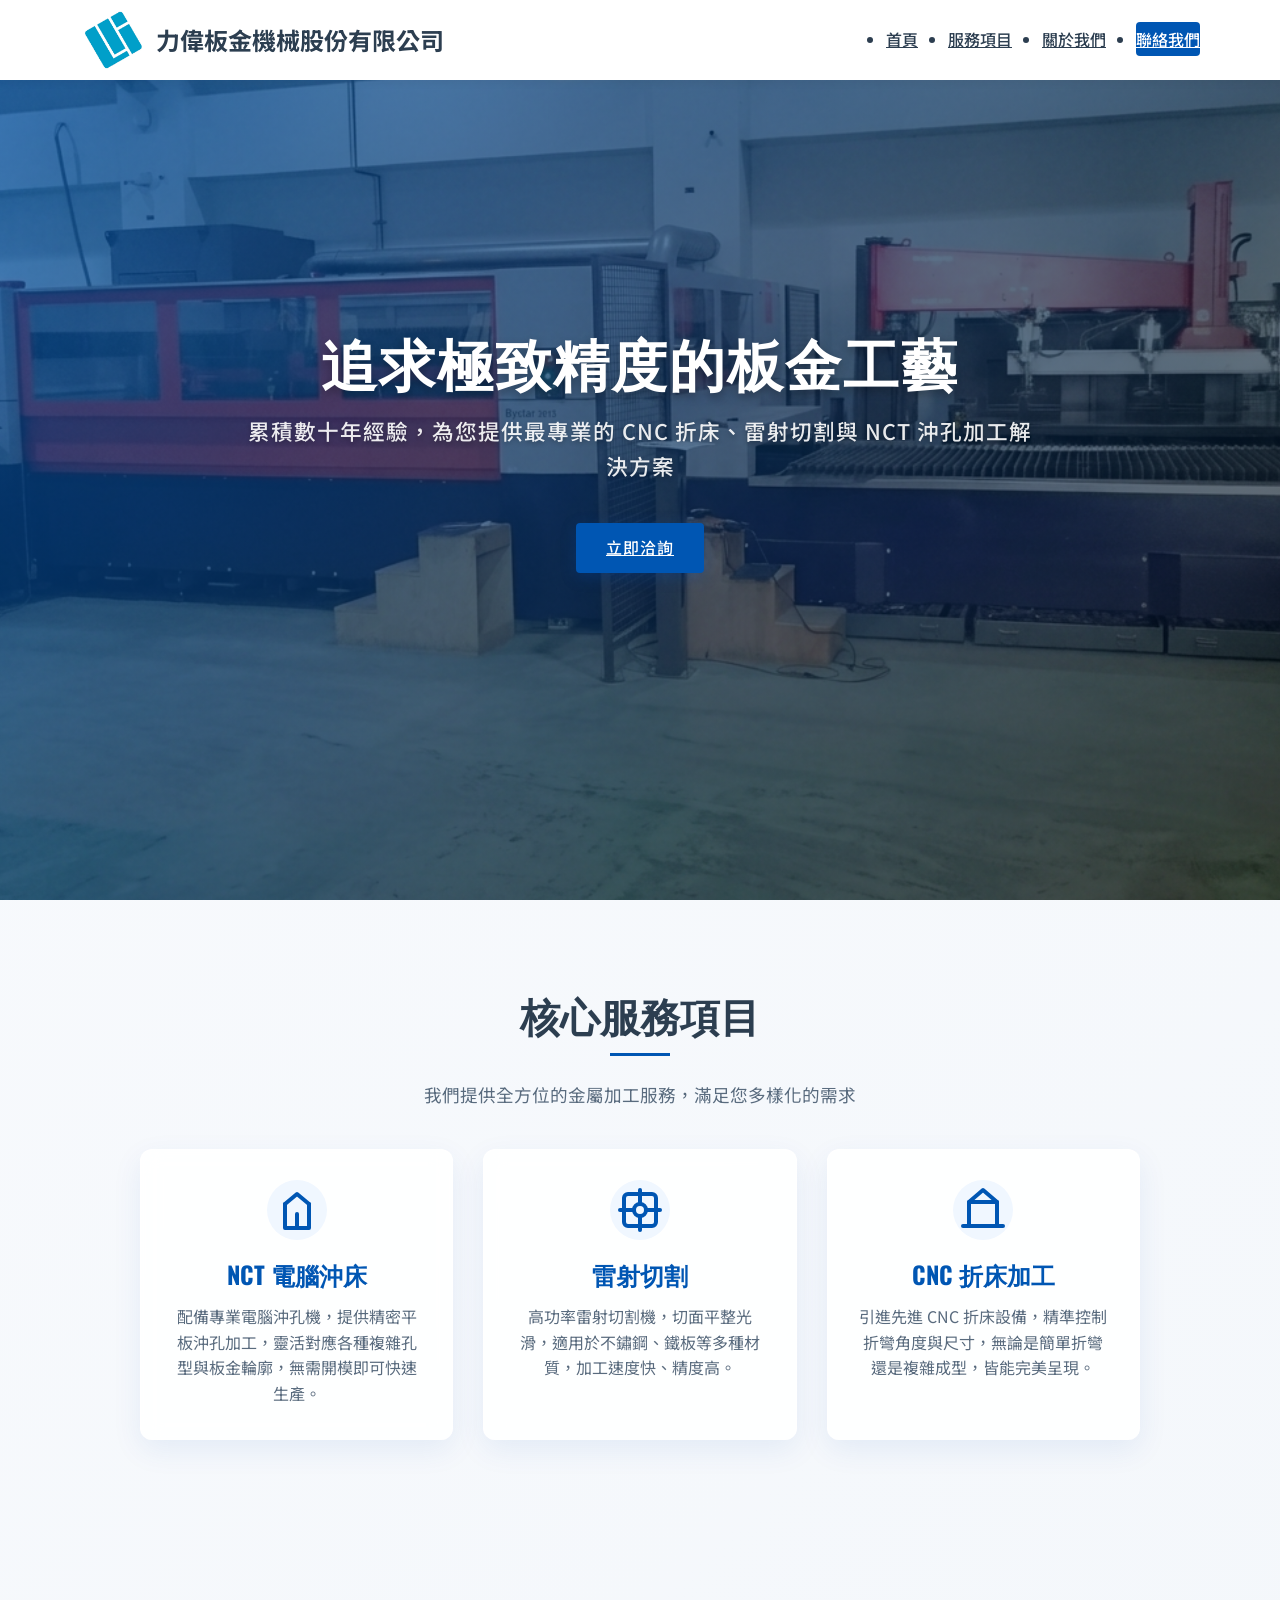
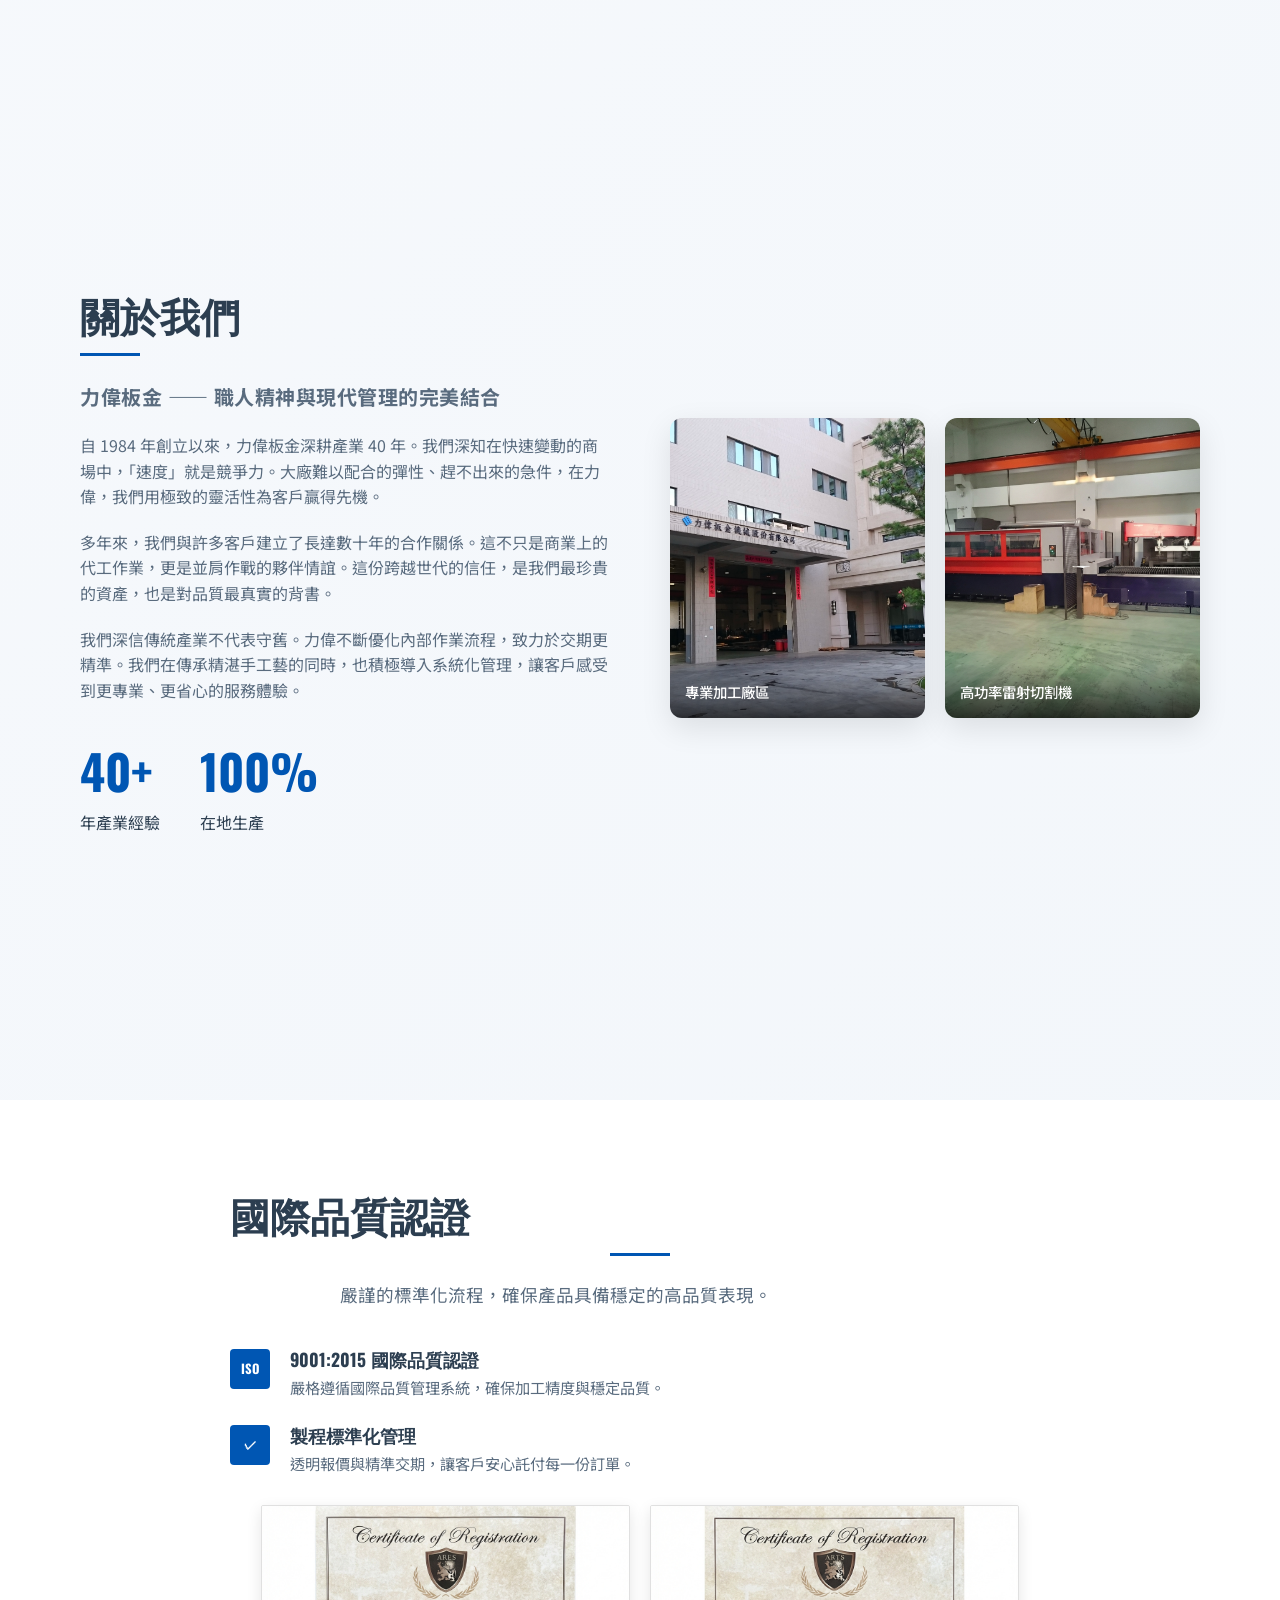
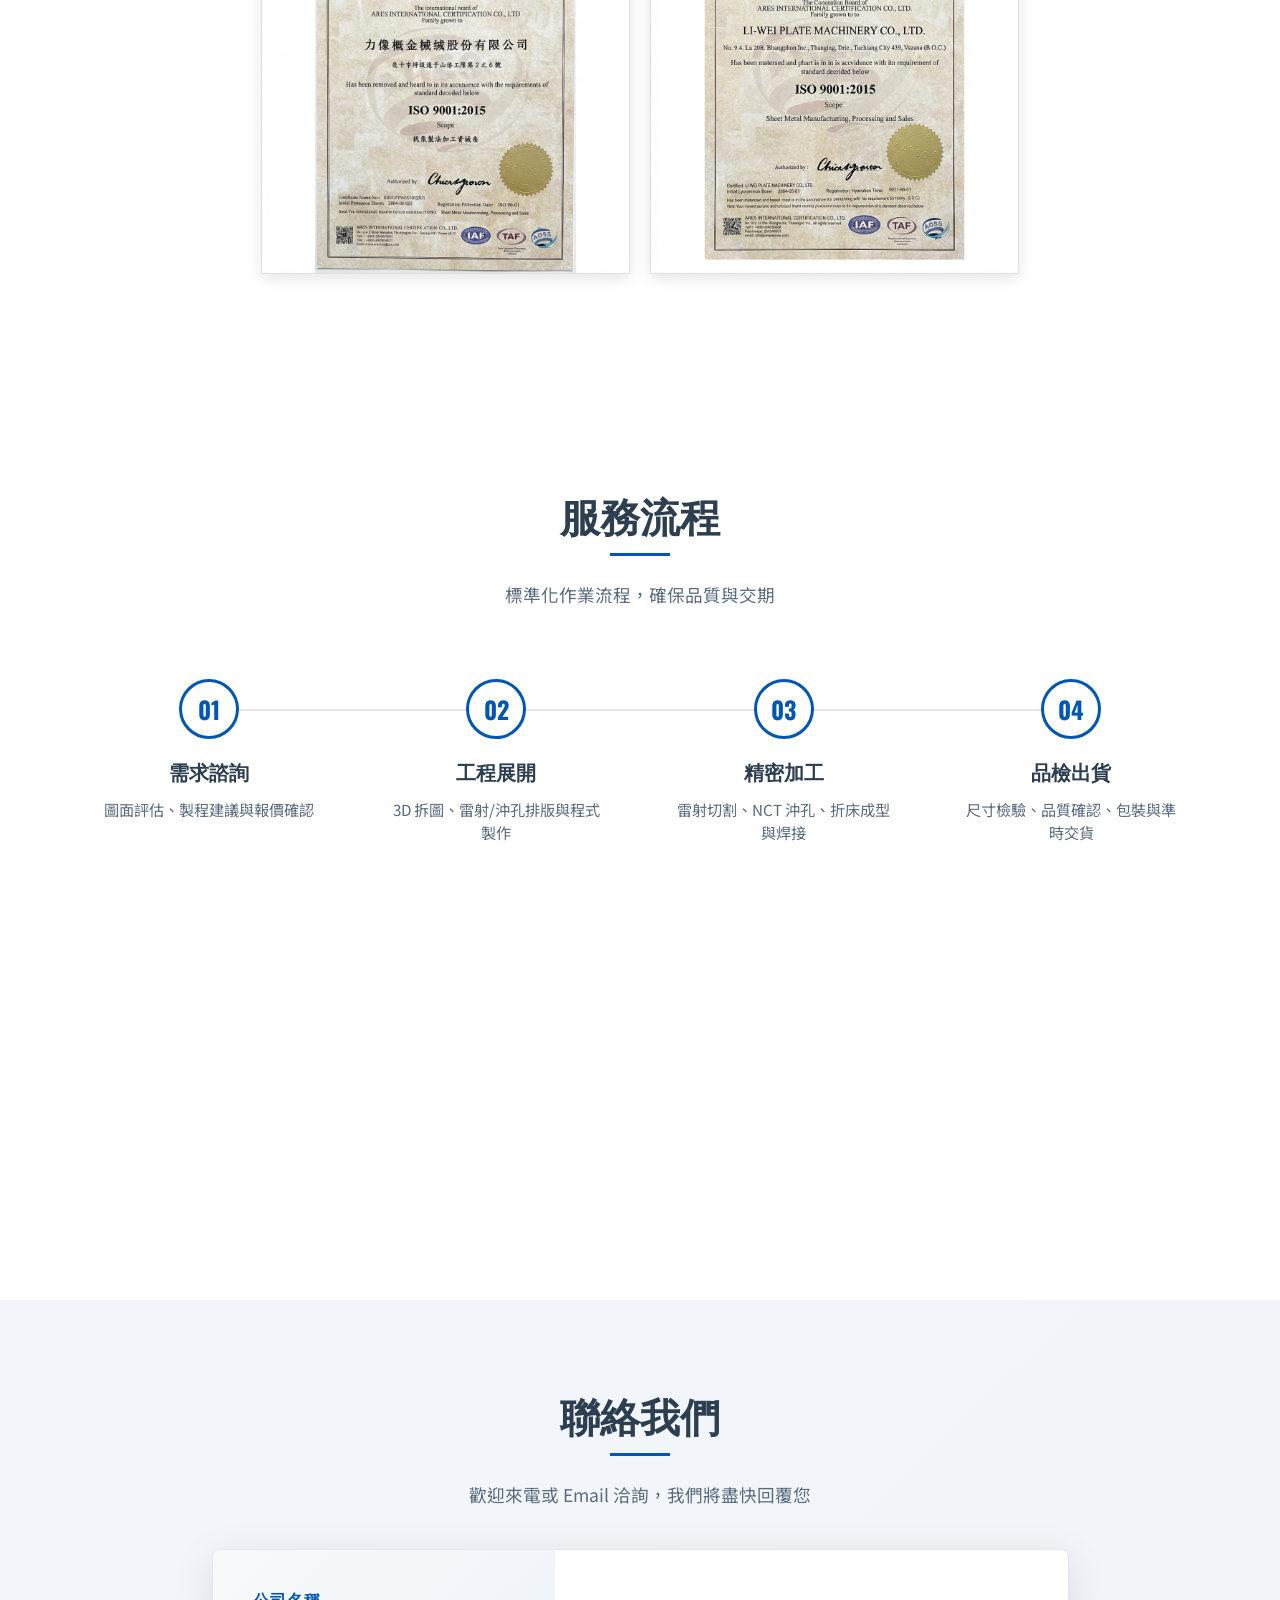
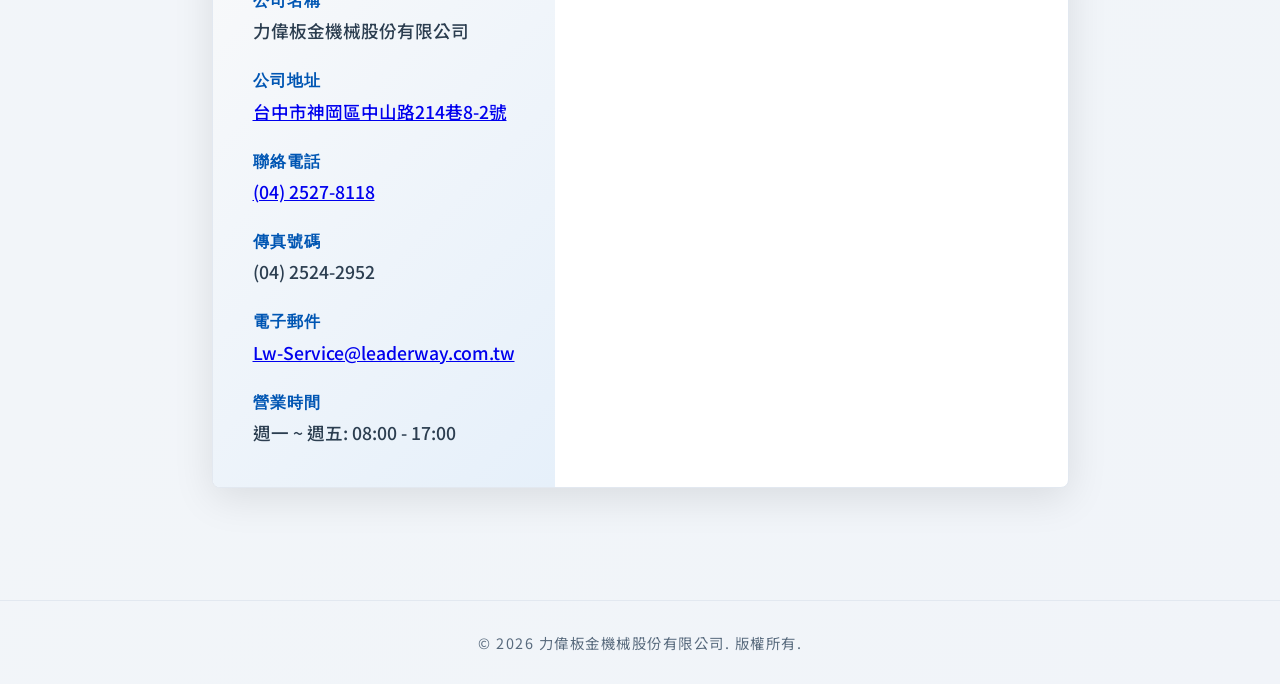
==== commit 68b9c15b: "Security: Remove sensitive data, add template files, fix HTML errors Co-authored-by: Cursor <cursora" ====
--- a/index.html
+++ b/index.html
@@ -1,370 +1,370 @@
-<!DOCTYPE html>
-<html lang="zh-TW">
-
-<head>
-    <meta charset="UTF-8">
-    <meta name="viewport" content="width=device-width, initial-scale=1.0">
-    <meta name="theme-color" content="#0056b3">
-    <title>力偉板金機械股份有限公司 | 專業 CNC 折床、雷射切割、NCT 沖床加工</title>
-    <meta name="description" content="力偉板金機械股份有限公司擁有數十年專業經驗，提供精密雷射切割、NCT 電腦沖床、CNC 折床加工與焊接組裝服務。位於台中神岡，是您最信賴的金屬加工合作夥伴。">
-    <meta name="keywords" content="CNC折床,雷射切割,NCT沖床,板金加工,台中,神岡">
-    <meta name="author" content="力偉板金機械股份有限公司">
-
-    <!-- Open Graph for Social Sharing -->
-    <meta property="og:title" content="力偉板金機械股份有限公司 | 專業 CNC 折床、雷射切割、NCT 沖床加工">
-    <meta property="og:description" content="專業精密板金加工服務，提供 CNC 折床、雷射切割、NCT 沖孔加工與焊接組裝。">
-    <meta property="og:type" content="business.business">
-    <meta property="og:url" content="https://example.com">
-    <meta property="og:image" content="https://example.com/assets/logo.jpg">
-
-    <!-- Google Fonts with Preload -->
-    <link rel="preconnect" href="https://fonts.googleapis.com">
-    <link rel="preconnect" href="https://fonts.gstatic.com" crossorigin>
-    <link rel="preload"
-        href="https://fonts.googleapis.com/css2?family=Noto+Sans+TC:wght@400;500;700&family=Oswald:wght@500;700&display=swap"
-        as="style">
-    <link
-        href="https://fonts.googleapis.com/css2?family=Noto+Sans+TC:wght@400;500;700&family=Oswald:wght@500;700&display=swap"
-        rel="stylesheet" media="print" onload="this.media='all'">
-
-    <link rel="stylesheet" href="style.css">
-
-    <!-- Structured Data (Schema.org) -->
-    <script type="application/ld+json">
-    {
-        "@context": "https://schema.org",
-        "@type": "LocalBusiness",
-        "name": "力偉板金機械股份有限公司",
-        "image": "https://example.com/assets/logo.jpg",
-        "description": "專業精密板金加工服務公司",
-        "url": "https://example.com",
-        "telephone": "+886425278118",
-        "email": "Lw-Service@leaderway.com.tw",
-        "address": {
-            "@type": "PostalAddress",
-            "streetAddress": "台中市神岡區中山路214巷8-2號",
-            "addressLocality": "台中市",
-            "addressCountry": "TW"
-        },
-        "openingHoursSpecification": {
-            "@type": "OpeningHoursSpecification",
-            "dayOfWeek": ["Monday", "Tuesday", "Wednesday", "Thursday", "Friday"],
-            "opens": "08:00",
-            "closes": "17:00"
-        }
-    }
-    </script>
-</head>
-
-<body>
-    <!-- Skip to Main Content Link (Accessibility) -->
-    <a href="#main-content" class="skip-link">跳至主要內容</a>
-
-    <!-- Navigation -->
-    <header class="header" role="banner">
-        <div class="container">
-            <a href="#home" class="logo" style="display:flex; align-items:center; gap:10px; text-decoration:none;"
-                aria-label="力偉板金機械 首頁">
-                <img src="assets/logo.jpg" alt="力偉板金 Logo" loading="lazy">
-                <span class="company-name">力偉板金機械股份有限公司</span>
-            </a>
-            <nav class="nav" aria-label="主導航">
-                <ul class="nav-list">
-                    <li><a href="#home">首頁</a></li>
-                    <li><a href="#capabilities">服務項目</a></li>
-                    <li><a href="#about">關於我們</a></li>
-                    <li><a href="#contact" class="btn-contact">聯絡我們</a></li>
-                </ul>
-            </nav>
-            <div class="mobile-menu-toggle" aria-label="打開導航菜單" aria-expanded="false" aria-controls="mobile-nav">
-                <span></span>
-                <span></span>
-                <span></span>
-            </div>
-        </div>
-    </header>
-
-    <!-- Mobile Navigation Overlay -->
-    <div class="mobile-nav-overlay" id="mobile-nav" role="navigation" aria-label="行動導航">
-        <ul class="mobile-nav-list">
-            <li><a href="#home">首頁</a></li>
-            <li><a href="#capabilities">服務項目</a></li>
-            <li><a href="#about">關於我們</a></li>
-            <li><a href="#contact">聯絡我們</a></li>
-        </ul>
-    </div>
-
-    <!-- Hero Section -->
-    <section class="hero" id="home" id="main-content">
-        <div class="hero-bg-image" style="background-image: url('assets/portfolio/機器照-1-cleaned.png');"></div>
-        <div class="hero-overlay"></div>
-
-        <div class="hero-content">
-            <h1>追求極致精度的板金工藝</h1>
-            <p>累積數十年經驗，為您提供最專業的 CNC 折床、雷射切割與 NCT 沖孔加工解決方案</p>
-            <a href="#contact" class="btn btn-primary">立即洽詢</a>
-        </div>
-    </section>
-
-    <!-- Capabilities Section -->
-    <section id="capabilities" class="section">
-        <div class="container">
-            <h2 class="section-title">核心服務項目</h2>
-            <p class="section-subtitle">我們提供全方位的金屬加工服務，滿足您多樣化的需求</p>
-
-            <div class="capabilities-grid">
-                <div class="capability-card">
-                    <div class="icon">
-                        <!-- SVG Icon for Stamping -->
-                        <svg xmlns="http://www.w3.org/2000/svg" width="48" height="48" viewBox="0 0 24 24" fill="none"
-                            stroke="currentColor" stroke-width="2" stroke-linecap="round" stroke-linejoin="round">
-                            <path d="M6 9v12h12V9" />
-                            <path d="M6 9l6-5 6 5" />
-                            <line x1="12" y1="14" x2="12" y2="21" />
-                        </svg>
-                    </div>
-                    <h3>NCT 電腦沖床</h3>
-                    <p>配備專業電腦沖孔機，提供精密平板沖孔加工，靈活對應各種複雜孔型與板金輪廓，無需開模即可快速生產。</p>
-                </div>
-
-                <div class="capability-card">
-                    <div class="icon">
-                        <!-- SVG Icon for Laser Cutting -->
-                        <svg xmlns="http://www.w3.org/2000/svg" width="48" height="48" viewBox="0 0 24 24" fill="none"
-                            stroke="currentColor" stroke-width="2" stroke-linecap="round" stroke-linejoin="round">
-                            <rect x="4" y="4" width="16" height="16" rx="2" ry="2" />
-                            <line x1="12" y1="22" x2="12" y2="15.5" />
-                            <line x1="12" y1="2" x2="12" y2="8.5" />
-                            <line x1="2" y1="12" x2="8.5" y2="12" />
-                            <line x1="22" y1="12" x2="15.5" y2="12" />
-                            <circle cx="12" cy="12" r="3" />
-                        </svg>
-                    </div>
-                    <h3>雷射切割</h3>
-                    <p>高功率雷射切割機，切面平整光滑，適用於不鏽鋼、鐵板等多種材質，加工速度快、精度高。</p>
-                </div>
-
-                <div class="capability-card">
-                    <div class="icon">
-                        <!-- SVG Icon for CNC Bending -->
-                        <svg xmlns="http://www.w3.org/2000/svg" width="48" height="48" viewBox="0 0 24 24" fill="none"
-                            stroke="currentColor" stroke-width="2" stroke-linecap="round" stroke-linejoin="round">
-                            <path d="M2 20h20" />
-                            <path d="M5 20V8h14v12" />
-                            <path d="M5 8l7-6 7 6" />
-                        </svg>
-                    </div>
-                    <h3>CNC 折床加工</h3>
-                    <p>引進先進 CNC 折床設備，精準控制折彎角度與尺寸，無論是簡單折彎還是複雜成型，皆能完美呈現。</p>
-                </div>
-            </div>
-        </div>
-    </section>
-
-    <!-- Portfolio Section (Temporarily Hidden)
-    <section id="portfolio" class="section bg-light">
-        <div class="container">
-            <h2 class="section-title">精選成品展示</h2>
-            <p class="section-subtitle">展示我們在不同領域的高精度板金加工成果</p>
-
-            <div class="portfolio-grid">
-                <div class="portfolio-item">
-                    <img src="assets/portfolio/complex_metal_chassis.png" alt="精密鈑金機箱" loading="lazy">
-                    <div class="portfolio-info">
-                        <h3>精密鈑金機箱</h3>
-                        <p>多軸折彎與散熱孔加工</p>
-                    </div>
-                </div>
-                <div class="portfolio-item">
-                    <img src="assets/portfolio/portfolio_part_2_1768061010076.png" alt="藝術雷射切割" loading="lazy">
-                    <div class="portfolio-info">
-                        <h3>藝術雷射切割</h3>
-                        <p>高難度花紋精準切割</p>
-                    </div>
-                </div>
-                <div class="portfolio-item">
-                    <img src="assets/portfolio/portfolio_part_3_1768061029682.png" alt="工業配電箱" loading="lazy">
-                    <div class="portfolio-info">
-                        <h3>工業配電箱</h3>
-                        <p>結構堅固、防塵防水設計</p>
-                    </div>
-                </div>
-                <div class="portfolio-item">
-                    <img src="assets/portfolio/portfolio_part_4_1768061046572.png" alt="精密五金零件" loading="lazy">
-                    <div class="portfolio-info">
-                        <h3>精密五金零件</h3>
-                        <p>多道折彎加工</p>
-                    </div>
-                </div>
-            </div>
-        </div>
-    </section>
-    -->
-
-    <!-- About Us Section -->
-    <section id="about" class="section">
-        <div class="container">
-            <div class="about-layout">
-                <div class="about-text">
-                    <h2 class="section-title text-left">關於我們</h2>
-                    <p class="lead-text"><strong>力偉板金 —— 職人精神與現代管理的完美結合</strong></p>
-                    <p>自 1984 年創立以來，力偉板金深耕產業 40 年。我們深知在快速變動的商場中，「速度」就是競爭力。大廠難以配合的彈性、趕不出來的急件，在力偉，我們用極致的靈活性為客戶贏得先機。</p>
-
-                    <p>多年來，我們與許多客戶建立了長達數十年的合作關係。這不只是商業上的代工作業，更是並肩作戰的夥伴情誼。這份跨越世代的信任，是我們最珍貴的資產，也是對品質最真實的背書。</p>
-
-                    <p>我們深信傳統產業不代表守舊。力偉不斷優化內部作業流程，致力於交期更精準。我們在傳承精湛手工藝的同時，也積極導入系統化管理，讓客戶感受到更專業、更省心的服務體驗。</p>
-
-                    <div class="stats">
-                        <div class="stat-item">
-                            <span class="stat-number">40+</span>
-                            <span class="stat-label">年產業經驗</span>
-                        </div>
-                        <div class="stat-item">
-                            <span class="stat-number">100%</span>
-                            <span class="stat-label">在地生產</span>
-                        </div>
-                    </div>
-                </div>
-                <div class="about-images">
-                    <div class="about-img-wrapper main-img">
-                        <img src="assets/portfolio/廠區照-1.jpg" alt="力偉板金廠區外觀" loading="lazy">
-                        <span class="img-caption">專業加工廠區</span>
-                    </div>
-                    <div class="about-img-wrapper sub-img">
-                        <img src="assets/portfolio/機器照-1-cleaned.png" alt="先進雷射設備" loading="lazy">
-                        <span class="img-caption">高功率雷射切割機</span>
-                    </div>
-                </div>
-            </div>
-        </div>
-    </section>
-
-    <!-- Quality & Certification Section -->
-    <section id="quality" class="section bg-light">
-        <div class="container">
-            <div class="quality-layout">
-                <div class="quality-content">
-                    <h2 class="section-title text-left">國際品質認證</h2>
-                    <p class="section-subtitle text-left">嚴謹的標準化流程，確保產品具備穩定的高品質表現。</p>
-
-                    <div class="certification-points">
-                        <div class="cert-point">
-                            <div class="cert-icon">ISO</div>
-                            <div class="cert-text">
-                                <h4>9001:2015 國際品質認證</h4>
-                                <p>嚴格遵循國際品質管理系統，確保加工精度與穩定品質。</p>
-                            </div>
-                        </div>
-                        <div class="cert-point">
-                            <div class="cert-icon">✓</div>
-                            <div class="cert-text">
-                                <h4>製程標準化管理</h4>
-                                <p>透明報價與精準交期，讓客戶安心託付每一份訂單。</p>
-                            </div>
-                        </div>
-                    </div>
-
-                    <div class="quality-image">
-                        <div class="certificate-container">
-                            <!-- Left Cert (Chinese) - Fixing order as requested -->
-                            <img src="assets/certificates/iso_cert_tw.png" alt="ISO 9001:2015 證書 (中文版)"
-                                class="clean-cert-img" loading="lazy">
-                            <!-- Right Cert (English) -->
-                            <img src="assets/certificates/iso_cert_en.png" alt="ISO 9001:2015 Certificate (English)"
-                                class="clean-cert-img" loading="lazy">
-                        </div>
-                    </div>
-    </section>
-
-    <!-- Service Process Section -->
-    <section class="section bg-light" id="process">
-        <div class="container">
-            <h2 class="section-title">服務流程</h2>
-            <p class="section-subtitle">標準化作業流程，確保品質與交期</p>
-
-            <div class="process-grid">
-                <div class="process-step">
-                    <div class="step-icon">01</div>
-                    <h3>需求諮詢</h3>
-                    <p>圖面評估、製程建議與報價確認</p>
-                </div>
-                <div class="process-step">
-                    <div class="step-icon">02</div>
-                    <h3>工程展開</h3>
-                    <p>3D 拆圖、雷射/沖孔排版與程式製作</p>
-                </div>
-                <div class="process-step">
-                    <div class="step-icon">03</div>
-                    <h3>精密加工</h3>
-                    <p>雷射切割、NCT 沖孔、折床成型與焊接</p>
-                </div>
-                <div class="process-step">
-                    <div class="step-icon">04</div>
-                    <h3>品檢出貨</h3>
-                    <p>尺寸檢驗、品質確認、包裝與準時交貨</p>
-                </div>
-            </div>
-        </div>
-    </section>
-
-    <!-- Contact Us Section -->
-    <section id="contact" class="section bg-dark text-white">
-        <div class="container">
-            <h2 class="section-title text-white">聯絡我們</h2>
-            <p class="section-subtitle text-white-50">歡迎來電或 Email 洽詢，我們將盡快回覆您</p>
-
-            <div class="contact-wrapper">
-                <div class="contact-details">
-                    <div class="contact-item">
-                        <h4>公司名稱</h4>
-                        <p>力偉板金機械股份有限公司</p>
-                    </div>
-                    <div class="contact-item">
-                        <h4>公司地址</h4>
-                        <p><a href="https://www.google.com/maps/place/429%E8%87%BA%E4%B8%AD%E5%B8%82%E7%A5%9E%E5%B2%A1%E5%8D%80%E4%B8%AD%E5%B1%B1%E8%B7%AF214%E5%B7%B78-+2%E8%99%9F/@24.2495745,120.6929943,3a,75y,304.89h,96.08t/data=!3m7!1e1!3m5!1sh8Ki79_IXEAi8WJrmlxSbA!2e0!6shttps:%2F%2Fstreetviewpixels-pa.googleapis.com%2Fv1%2Fthumbnail%3Fcb_client%3Dmaps_sv.tactile%26w%3D900%26h%3D600%26pitch%3D-6.082719047187737%26panoid%3Dh8Ki79_IXEAi8WJrmlxSbA%26yaw%3D304.8897630572468!7i16384!8i8192!4m15!1m8!3m7!1s0x346910b44313005f:0x4455476e9c6a368c!2zNDI56Ie65Lit5biC56We5bKh5Y2A5Lit5bGx6LevMjE05be3OC0gMuiZnw!3b1!8m2!3d24.2494732!4d120.693059!16s%2Fg%2F11qbbm_mf4!3m5!1s0x346910b44313005f:0x4455476e9c6a368c!8m2!3d24.2494732!4d120.693059!16s%2Fg%2F11qbbm_mf4?entry=ttu&g_ep=EgoyMDI2MDEwNy4wIKXMDSoASAFQAw%3D%3D"
-                                target="_blank" rel="noopener noreferrer"
-                                style="text-decoration: underline;">台中市神岡區中山路214巷8-2號</a></p>
-                    </div>
-                    <div class="contact-item">
-                        <h4>聯絡電話</h4>
-                        <p><a href="tel:0425278118">(04) 2527-8118</a></p>
-                    </div>
-                    <div class="contact-item">
-                        <h4>傳真號碼</h4>
-                        <p>(04) 2524-2952</p>
-                    </div>
-                    <div class="contact-item">
-                        <h4>電子郵件</h4>
-                        <p><a href="mailto:Lw-Service@leaderway.com.tw">Lw-Service@leaderway.com.tw</a></p>
-                    </div>
-                    <div class="contact-item">
-                        <h4>營業時間</h4>
-                        <p>週一 ~ 週五: 08:00 - 17:00</p>
-                    </div>
-                </div>
-
-                <!-- Map Column -->
-                <div class="contact-map">
-                    <iframe width="100%" height="100%" style="border:0; min-height: 400px;" loading="lazy"
-                        allowfullscreen="allowfullscreen" aria-label="公司地址在 Google 地圖上的位置" title="力偉板金機械股份有限公司位置地圖"
-                        referrerpolicy="no-referrer-when-downgrade"
-                        src="https://maps.google.com/maps?q=24.2495745,120.6929943&t=&z=17&ie=UTF8&iwloc=&output=embed"></iframe>
-                </div>
-            </div>
-        </div>
-        </secReturn to Top Button -->
-        <button id="back-to-top" class="back-to-top" aria-label="返回頂部" title="返回頂部">↑</button>
-
-        <!-- Footer -->
-        <footer class="footer" role="contentinfo
-    <!-- Footer -->
-    <footer class=" footer">
-            <div class="container">
-                <p>&copy; 2026 力偉板金機械股份有限公司. 版權所有.</p>
-            </div>
-        </footer>
-
-        <script src="script.js"></script>
-</body>
-
+<!DOCTYPE html>
+<html lang="zh-TW">
+
+<head>
+    <meta charset="UTF-8">
+    <meta name="viewport" content="width=device-width, initial-scale=1.0">
+    <meta name="theme-color" content="#0056b3">
+    <title>力偉板金機械股份有限公司 | 專業 CNC 折床、雷射切割、NCT 沖床加工</title>
+    <meta name="description" content="力偉板金機械股份有限公司擁有數十年專業經驗，提供精密雷射切割、NCT 電腦沖床、CNC 折床加工與焊接組裝服務。位於台中神岡，是您最信賴的金屬加工合作夥伴。">
+    <meta name="keywords" content="CNC折床,雷射切割,NCT沖床,板金加工,台中,神岡">
+    <meta name="author" content="力偉板金機械股份有限公司">
+
+    <!-- Open Graph for Social Sharing -->
+    <meta property="og:title" content="力偉板金機械股份有限公司 | 專業 CNC 折床、雷射切割、NCT 沖床加工">
+    <meta property="og:description" content="專業精密板金加工服務，提供 CNC 折床、雷射切割、NCT 沖孔加工與焊接組裝。">
+    <meta property="og:type" content="business.business">
+    <meta property="og:url" content="https://www.leaderway.com.tw">
+    <meta property="og:image" content="https://www.leaderway.com.tw/assets/logo.jpg">
+
+    <!-- Google Fonts with Preload -->
+    <link rel="preconnect" href="https://fonts.googleapis.com">
+    <link rel="preconnect" href="https://fonts.gstatic.com" crossorigin>
+    <link rel="preload"
+        href="https://fonts.googleapis.com/css2?family=Noto+Sans+TC:wght@400;500;700&family=Oswald:wght@500;700&display=swap"
+        as="style">
+    <link
+        href="https://fonts.googleapis.com/css2?family=Noto+Sans+TC:wght@400;500;700&family=Oswald:wght@500;700&display=swap"
+        rel="stylesheet" media="print" onload="this.media='all'">
+
+    <link rel="stylesheet" href="style.css">
+
+    <!-- Structured Data (Schema.org) -->
+    <script type="application/ld+json">
+    {
+        "@context": "https://schema.org",
+        "@type": "LocalBusiness",
+        "name": "力偉板金機械股份有限公司",
+        "image": "https://www.leaderway.com.tw/assets/logo.jpg",
+        "description": "專業精密板金加工服務公司",
+        "url": "https://www.leaderway.com.tw",
+        "telephone": "+886425278118",
+        "email": "Lw-Service@leaderway.com.tw",
+        "address": {
+            "@type": "PostalAddress",
+            "streetAddress": "台中市神岡區中山路214巷8-2號",
+            "addressLocality": "台中市",
+            "addressCountry": "TW"
+        },
+        "openingHoursSpecification": {
+            "@type": "OpeningHoursSpecification",
+            "dayOfWeek": ["Monday", "Tuesday", "Wednesday", "Thursday", "Friday"],
+            "opens": "08:00",
+            "closes": "17:00"
+        }
+    }
+    </script>
+</head>
+
+<body>
+    <!-- Skip to Main Content Link (Accessibility) -->
+    <a href="#main-content" class="skip-link">跳至主要內容</a>
+
+    <!-- Navigation -->
+    <header class="header" role="banner">
+        <div class="container">
+            <a href="#home" class="logo" style="display:flex; align-items:center; gap:10px; text-decoration:none;"
+                aria-label="力偉板金機械 首頁">
+                <img src="assets/logo.jpg" alt="力偉板金 Logo" loading="lazy">
+                <span class="company-name">力偉板金機械股份有限公司</span>
+            </a>
+            <nav class="nav" aria-label="主導航">
+                <ul class="nav-list">
+                    <li><a href="#home">首頁</a></li>
+                    <li><a href="#capabilities">服務項目</a></li>
+                    <li><a href="#about">關於我們</a></li>
+                    <li><a href="#contact" class="btn-contact">聯絡我們</a></li>
+                </ul>
+            </nav>
+            <div class="mobile-menu-toggle" aria-label="打開導航菜單" aria-expanded="false" aria-controls="mobile-nav">
+                <span></span>
+                <span></span>
+                <span></span>
+            </div>
+        </div>
+    </header>
+
+    <!-- Mobile Navigation Overlay -->
+    <div class="mobile-nav-overlay" id="mobile-nav" role="navigation" aria-label="行動導航">
+        <ul class="mobile-nav-list">
+            <li><a href="#home">首頁</a></li>
+            <li><a href="#capabilities">服務項目</a></li>
+            <li><a href="#about">關於我們</a></li>
+            <li><a href="#contact">聯絡我們</a></li>
+        </ul>
+    </div>
+
+    <!-- Hero Section -->
+    <section class="hero" id="home">
+        <div class="hero-bg-image" style="background-image: url('assets/portfolio/machine_hero_cleaned.png');"></div>
+        <div class="hero-overlay"></div>
+
+        <div class="hero-content">
+            <h1>追求極致精度的板金工藝</h1>
+            <p>累積數十年經驗，為您提供最專業的 CNC 折床、雷射切割與 NCT 沖孔加工解決方案</p>
+            <a href="#contact" class="btn btn-primary">立即洽詢</a>
+        </div>
+    </section>
+
+    <!-- Capabilities Section -->
+    <section id="capabilities" class="section">
+        <div class="container">
+            <h2 class="section-title">核心服務項目</h2>
+            <p class="section-subtitle">我們提供全方位的金屬加工服務，滿足您多樣化的需求</p>
+
+            <div class="capabilities-grid">
+                <div class="capability-card">
+                    <div class="icon">
+                        <!-- SVG Icon for Stamping -->
+                        <svg xmlns="http://www.w3.org/2000/svg" width="48" height="48" viewBox="0 0 24 24" fill="none"
+                            stroke="currentColor" stroke-width="2" stroke-linecap="round" stroke-linejoin="round">
+                            <path d="M6 9v12h12V9" />
+                            <path d="M6 9l6-5 6 5" />
+                            <line x1="12" y1="14" x2="12" y2="21" />
+                        </svg>
+                    </div>
+                    <h3>NCT 電腦沖床</h3>
+                    <p>配備專業電腦沖孔機，提供精密平板沖孔加工，靈活對應各種複雜孔型與板金輪廓，無需開模即可快速生產。</p>
+                </div>
+
+                <div class="capability-card">
+                    <div class="icon">
+                        <!-- SVG Icon for Laser Cutting -->
+                        <svg xmlns="http://www.w3.org/2000/svg" width="48" height="48" viewBox="0 0 24 24" fill="none"
+                            stroke="currentColor" stroke-width="2" stroke-linecap="round" stroke-linejoin="round">
+                            <rect x="4" y="4" width="16" height="16" rx="2" ry="2" />
+                            <line x1="12" y1="22" x2="12" y2="15.5" />
+                            <line x1="12" y1="2" x2="12" y2="8.5" />
+                            <line x1="2" y1="12" x2="8.5" y2="12" />
+                            <line x1="22" y1="12" x2="15.5" y2="12" />
+                            <circle cx="12" cy="12" r="3" />
+                        </svg>
+                    </div>
+                    <h3>雷射切割</h3>
+                    <p>高功率雷射切割機，切面平整光滑，適用於不鏽鋼、鐵板等多種材質，加工速度快、精度高。</p>
+                </div>
+
+                <div class="capability-card">
+                    <div class="icon">
+                        <!-- SVG Icon for CNC Bending -->
+                        <svg xmlns="http://www.w3.org/2000/svg" width="48" height="48" viewBox="0 0 24 24" fill="none"
+                            stroke="currentColor" stroke-width="2" stroke-linecap="round" stroke-linejoin="round">
+                            <path d="M2 20h20" />
+                            <path d="M5 20V8h14v12" />
+                            <path d="M5 8l7-6 7 6" />
+                        </svg>
+                    </div>
+                    <h3>CNC 折床加工</h3>
+                    <p>引進先進 CNC 折床設備，精準控制折彎角度與尺寸，無論是簡單折彎還是複雜成型，皆能完美呈現。</p>
+                </div>
+            </div>
+        </div>
+    </section>
+
+    <!-- Portfolio Section (Temporarily Hidden)
+    <section id="portfolio" class="section bg-light">
+        <div class="container">
+            <h2 class="section-title">精選成品展示</h2>
+            <p class="section-subtitle">展示我們在不同領域的高精度板金加工成果</p>
+
+            <div class="portfolio-grid">
+                <div class="portfolio-item">
+                    <img src="assets/portfolio/complex_metal_chassis.png" alt="精密鈑金機箱" loading="lazy">
+                    <div class="portfolio-info">
+                        <h3>精密鈑金機箱</h3>
+                        <p>多軸折彎與散熱孔加工</p>
+                    </div>
+                </div>
+                <div class="portfolio-item">
+                    <img src="assets/portfolio/portfolio_part_2_1768061010076.png" alt="藝術雷射切割" loading="lazy">
+                    <div class="portfolio-info">
+                        <h3>藝術雷射切割</h3>
+                        <p>高難度花紋精準切割</p>
+                    </div>
+                </div>
+                <div class="portfolio-item">
+                    <img src="assets/portfolio/portfolio_part_3_1768061029682.png" alt="工業配電箱" loading="lazy">
+                    <div class="portfolio-info">
+                        <h3>工業配電箱</h3>
+                        <p>結構堅固、防塵防水設計</p>
+                    </div>
+                </div>
+                <div class="portfolio-item">
+                    <img src="assets/portfolio/portfolio_part_4_1768061046572.png" alt="精密五金零件" loading="lazy">
+                    <div class="portfolio-info">
+                        <h3>精密五金零件</h3>
+                        <p>多道折彎加工</p>
+                    </div>
+                </div>
+            </div>
+        </div>
+    </section>
+    -->
+
+    <!-- About Us Section -->
+    <section id="about" class="section">
+        <div class="container">
+            <div class="about-layout">
+                <div class="about-text">
+                    <h2 class="section-title text-left">關於我們</h2>
+                    <p class="lead-text"><strong>力偉板金 —— 職人精神與現代管理的完美結合</strong></p>
+                    <p>自 1984 年創立以來，力偉板金深耕產業 40 年。我們深知在快速變動的商場中，「速度」就是競爭力。大廠難以配合的彈性、趕不出來的急件，在力偉，我們用極致的靈活性為客戶贏得先機。</p>
+
+                    <p>多年來，我們與許多客戶建立了長達數十年的合作關係。這不只是商業上的代工作業，更是並肩作戰的夥伴情誼。這份跨越世代的信任，是我們最珍貴的資產，也是對品質最真實的背書。</p>
+
+                    <p>我們深信傳統產業不代表守舊。力偉不斷優化內部作業流程，致力於交期更精準。我們在傳承精湛手工藝的同時，也積極導入系統化管理，讓客戶感受到更專業、更省心的服務體驗。</p>
+
+                    <div class="stats">
+                        <div class="stat-item">
+                            <span class="stat-number">40+</span>
+                            <span class="stat-label">年產業經驗</span>
+                        </div>
+                        <div class="stat-item">
+                            <span class="stat-number">100%</span>
+                            <span class="stat-label">在地生產</span>
+                        </div>
+                    </div>
+                </div>
+                <div class="about-images">
+                    <div class="about-img-wrapper main-img">
+                        <img src="assets/portfolio/factory_main.jpg" alt="力偉板金廠區外觀" loading="lazy">
+                        <span class="img-caption">專業加工廠區</span>
+                    </div>
+                    <div class="about-img-wrapper sub-img">
+                        <img src="assets/portfolio/machine_hero_cleaned.png" alt="先進雷射設備" loading="lazy">
+                        <span class="img-caption">高功率雷射切割機</span>
+                    </div>
+                </div>
+            </div>
+        </div>
+    </section>
+
+    <!-- Quality & Certification Section -->
+    <section id="quality" class="section bg-light">
+        <div class="container">
+            <div class="quality-layout">
+                <div class="quality-content">
+                    <h2 class="section-title text-left">國際品質認證</h2>
+                    <p class="section-subtitle text-left">嚴謹的標準化流程，確保產品具備穩定的高品質表現。</p>
+
+                    <div class="certification-points">
+                        <div class="cert-point">
+                            <div class="cert-icon">ISO</div>
+                            <div class="cert-text">
+                                <h4>9001:2015 國際品質認證</h4>
+                                <p>嚴格遵循國際品質管理系統，確保加工精度與穩定品質。</p>
+                            </div>
+                        </div>
+                        <div class="cert-point">
+                            <div class="cert-icon">✓</div>
+                            <div class="cert-text">
+                                <h4>製程標準化管理</h4>
+                                <p>透明報價與精準交期，讓客戶安心託付每一份訂單。</p>
+                            </div>
+                        </div>
+                    </div>
+
+                    <div class="quality-image">
+                        <div class="certificate-container">
+                            <!-- Left Cert (Chinese) - Fixing order as requested -->
+                            <img src="assets/certificates/iso_cert_tw.png" alt="ISO 9001:2015 證書 (中文版)"
+                                class="clean-cert-img" loading="lazy">
+                            <!-- Right Cert (English) -->
+                            <img src="assets/certificates/iso_cert_en.png" alt="ISO 9001:2015 Certificate (English)"
+                                class="clean-cert-img" loading="lazy">
+                        </div>
+                    </div>
+    </section>
+
+    <!-- Service Process Section -->
+    <section class="section bg-light" id="process">
+        <div class="container">
+            <h2 class="section-title">服務流程</h2>
+            <p class="section-subtitle">標準化作業流程，確保品質與交期</p>
+
+            <div class="process-grid">
+                <div class="process-step">
+                    <div class="step-icon">01</div>
+                    <h3>需求諮詢</h3>
+                    <p>圖面評估、製程建議與報價確認</p>
+                </div>
+                <div class="process-step">
+                    <div class="step-icon">02</div>
+                    <h3>工程展開</h3>
+                    <p>3D 拆圖、雷射/沖孔排版與程式製作</p>
+                </div>
+                <div class="process-step">
+                    <div class="step-icon">03</div>
+                    <h3>精密加工</h3>
+                    <p>雷射切割、NCT 沖孔、折床成型與焊接</p>
+                </div>
+                <div class="process-step">
+                    <div class="step-icon">04</div>
+                    <h3>品檢出貨</h3>
+                    <p>尺寸檢驗、品質確認、包裝與準時交貨</p>
+                </div>
+            </div>
+        </div>
+    </section>
+
+    <!-- Contact Us Section -->
+    <section id="contact" class="section bg-dark text-white">
+        <div class="container">
+            <h2 class="section-title text-white">聯絡我們</h2>
+            <p class="section-subtitle text-white-50">歡迎來電或 Email 洽詢，我們將盡快回覆您</p>
+
+            <div class="contact-wrapper">
+                <div class="contact-details">
+                    <div class="contact-item">
+                        <h4>公司名稱</h4>
+                        <p>力偉板金機械股份有限公司</p>
+                    </div>
+                    <div class="contact-item">
+                        <h4>公司地址</h4>
+                        <p><a href="https://www.google.com/maps/place/429%E8%87%BA%E4%B8%AD%E5%B8%82%E7%A5%9E%E5%B2%A1%E5%8D%80%E4%B8%AD%E5%B1%B1%E8%B7%AF214%E5%B7%B78-+2%E8%99%9F/@24.2495745,120.6929943,3a,75y,304.89h,96.08t/data=!3m7!1e1!3m5!1sh8Ki79_IXEAi8WJrmlxSbA!2e0!6shttps:%2F%2Fstreetviewpixels-pa.googleapis.com%2Fv1%2Fthumbnail%3Fcb_client%3Dmaps_sv.tactile%26w%3D900%26h%3D600%26pitch%3D-6.082719047187737%26panoid%3Dh8Ki79_IXEAi8WJrmlxSbA%26yaw%3D304.8897630572468!7i16384!8i8192!4m15!1m8!3m7!1s0x346910b44313005f:0x4455476e9c6a368c!2zNDI56Ie65Lit5biC56We5bKh5Y2A5Lit5bGx6LevMjE05be3OC0gMuiZnw!3b1!8m2!3d24.2494732!4d120.693059!16s%2Fg%2F11qbbm_mf4!3m5!1s0x346910b44313005f:0x4455476e9c6a368c!8m2!3d24.2494732!4d120.693059!16s%2Fg%2F11qbbm_mf4?entry=ttu&g_ep=EgoyMDI2MDEwNy4wIKXMDSoASAFQAw%3D%3D"
+                                target="_blank" rel="noopener noreferrer"
+                                style="text-decoration: underline;">台中市神岡區中山路214巷8-2號</a></p>
+                    </div>
+                    <div class="contact-item">
+                        <h4>聯絡電話</h4>
+                        <p><a href="tel:0425278118">(04) 2527-8118</a></p>
+                    </div>
+                    <div class="contact-item">
+                        <h4>傳真號碼</h4>
+                        <p>(04) 2524-2952</p>
+                    </div>
+                    <div class="contact-item">
+                        <h4>電子郵件</h4>
+                        <p><a href="mailto:Lw-Service@leaderway.com.tw">Lw-Service@leaderway.com.tw</a></p>
+                    </div>
+                    <div class="contact-item">
+                        <h4>營業時間</h4>
+                        <p>週一 ~ 週五: 08:00 - 17:00</p>
+                    </div>
+                </div>
+
+                <!-- Map Column -->
+                <div class="contact-map">
+                    <iframe width="100%" height="100%" style="border:0; min-height: 400px;" loading="lazy"
+                        allowfullscreen="allowfullscreen" aria-label="公司地址在 Google 地圖上的位置" title="力偉板金機械股份有限公司位置地圖"
+                        referrerpolicy="no-referrer-when-downgrade"
+                        src="https://maps.google.com/maps?q=24.2495745,120.6929943&t=&z=17&ie=UTF8&iwloc=&output=embed"></iframe>
+                </div>
+            </div>
+        </div>
+    </section>
+
+    <!-- Back to Top Button -->
+    <button id="back-to-top" class="back-to-top" aria-label="返回頂部" title="返回頂部">↑</button>
+
+    <!-- Footer -->
+    <footer class="footer" role="contentinfo">
+        <div class="container">
+            <p>&copy; 2026 力偉板金機械股份有限公司. 版權所有.</p>
+        </div>
+    </footer>
+
+    <script src="script.js"></script>
+</body>
+
 </html>
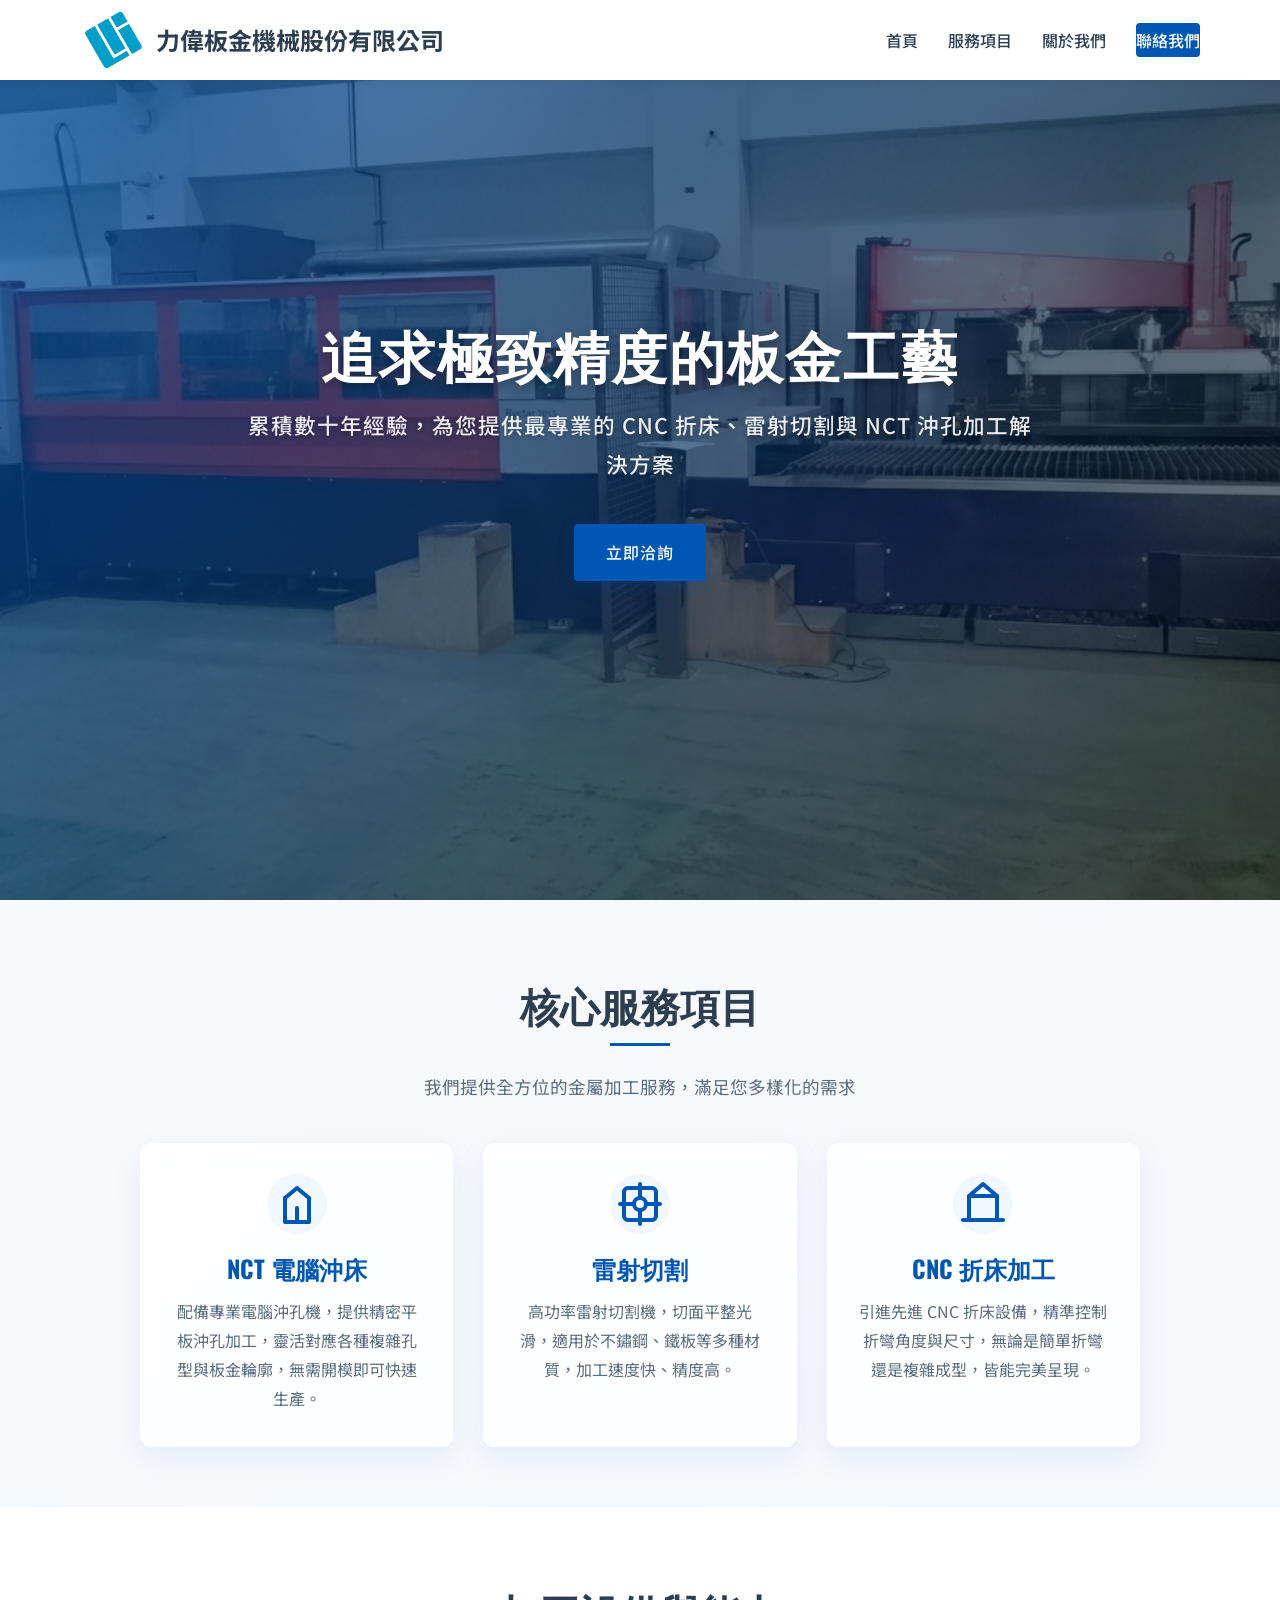
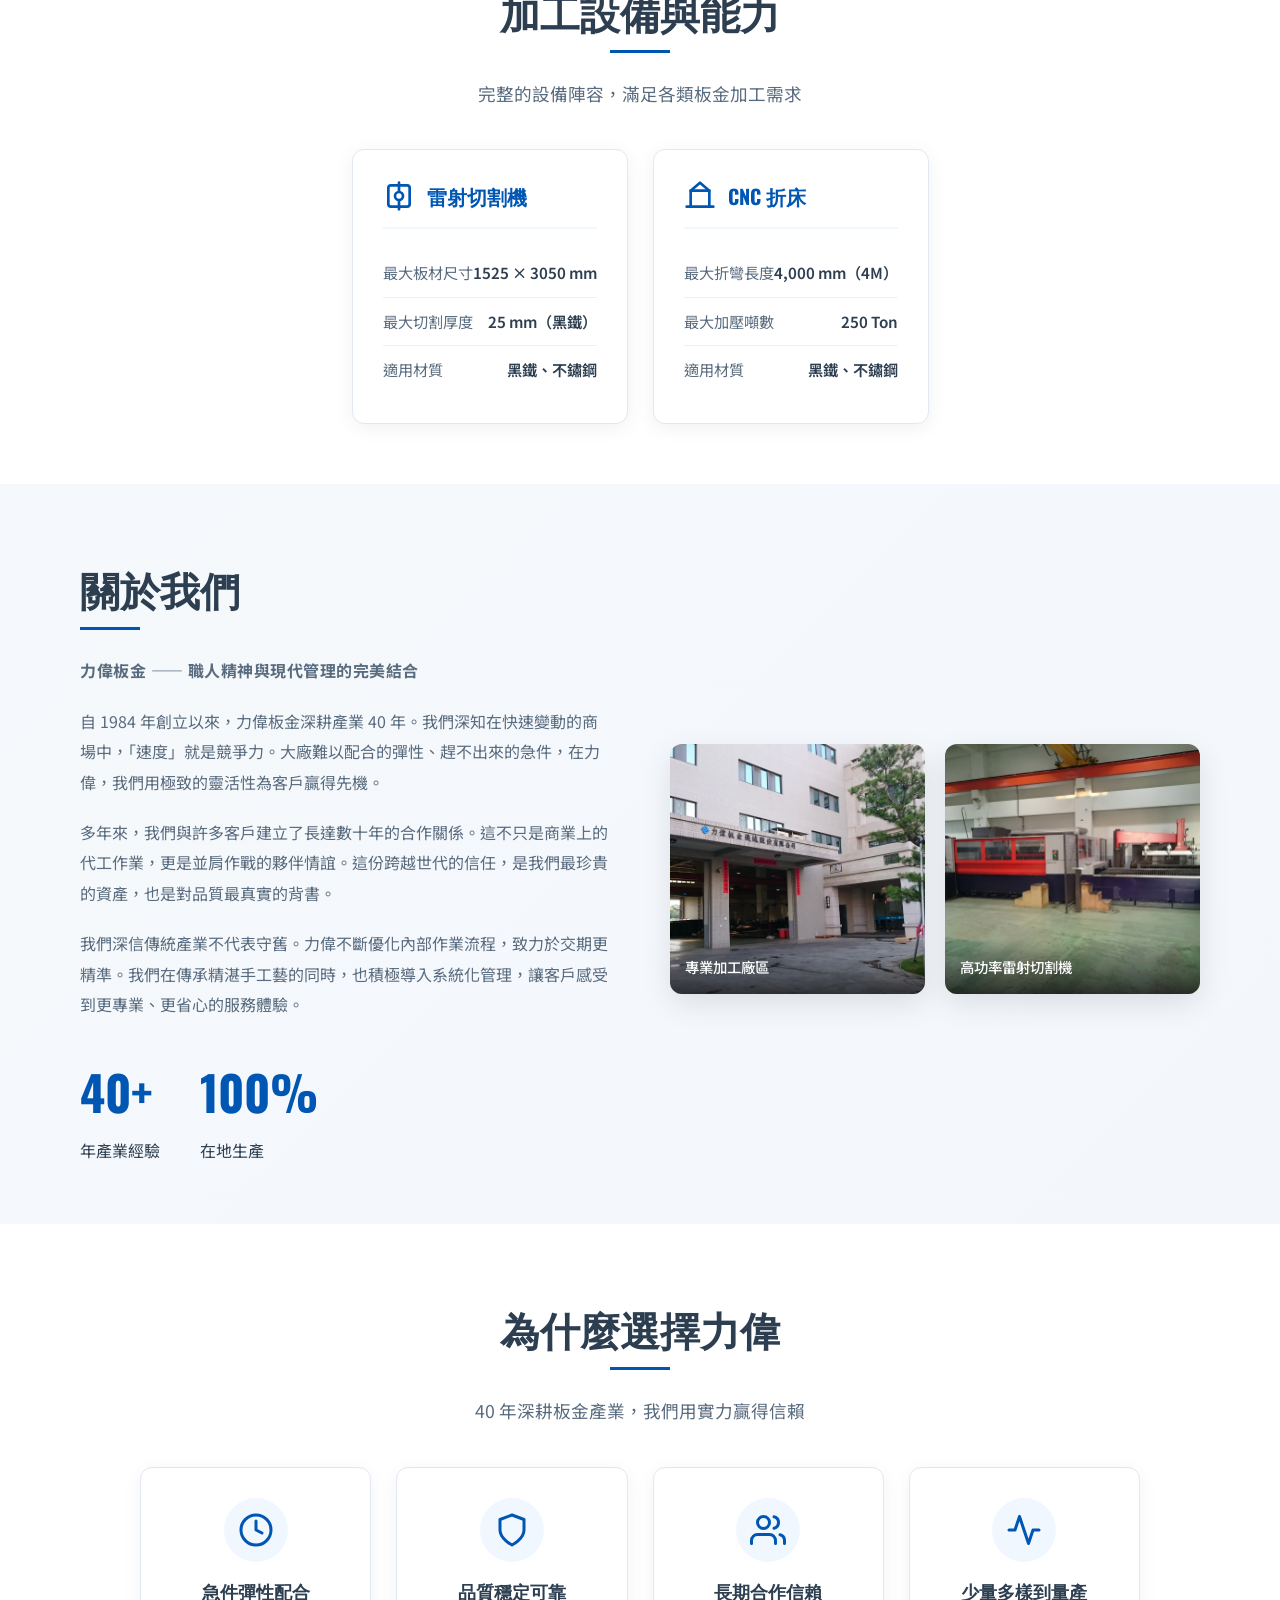
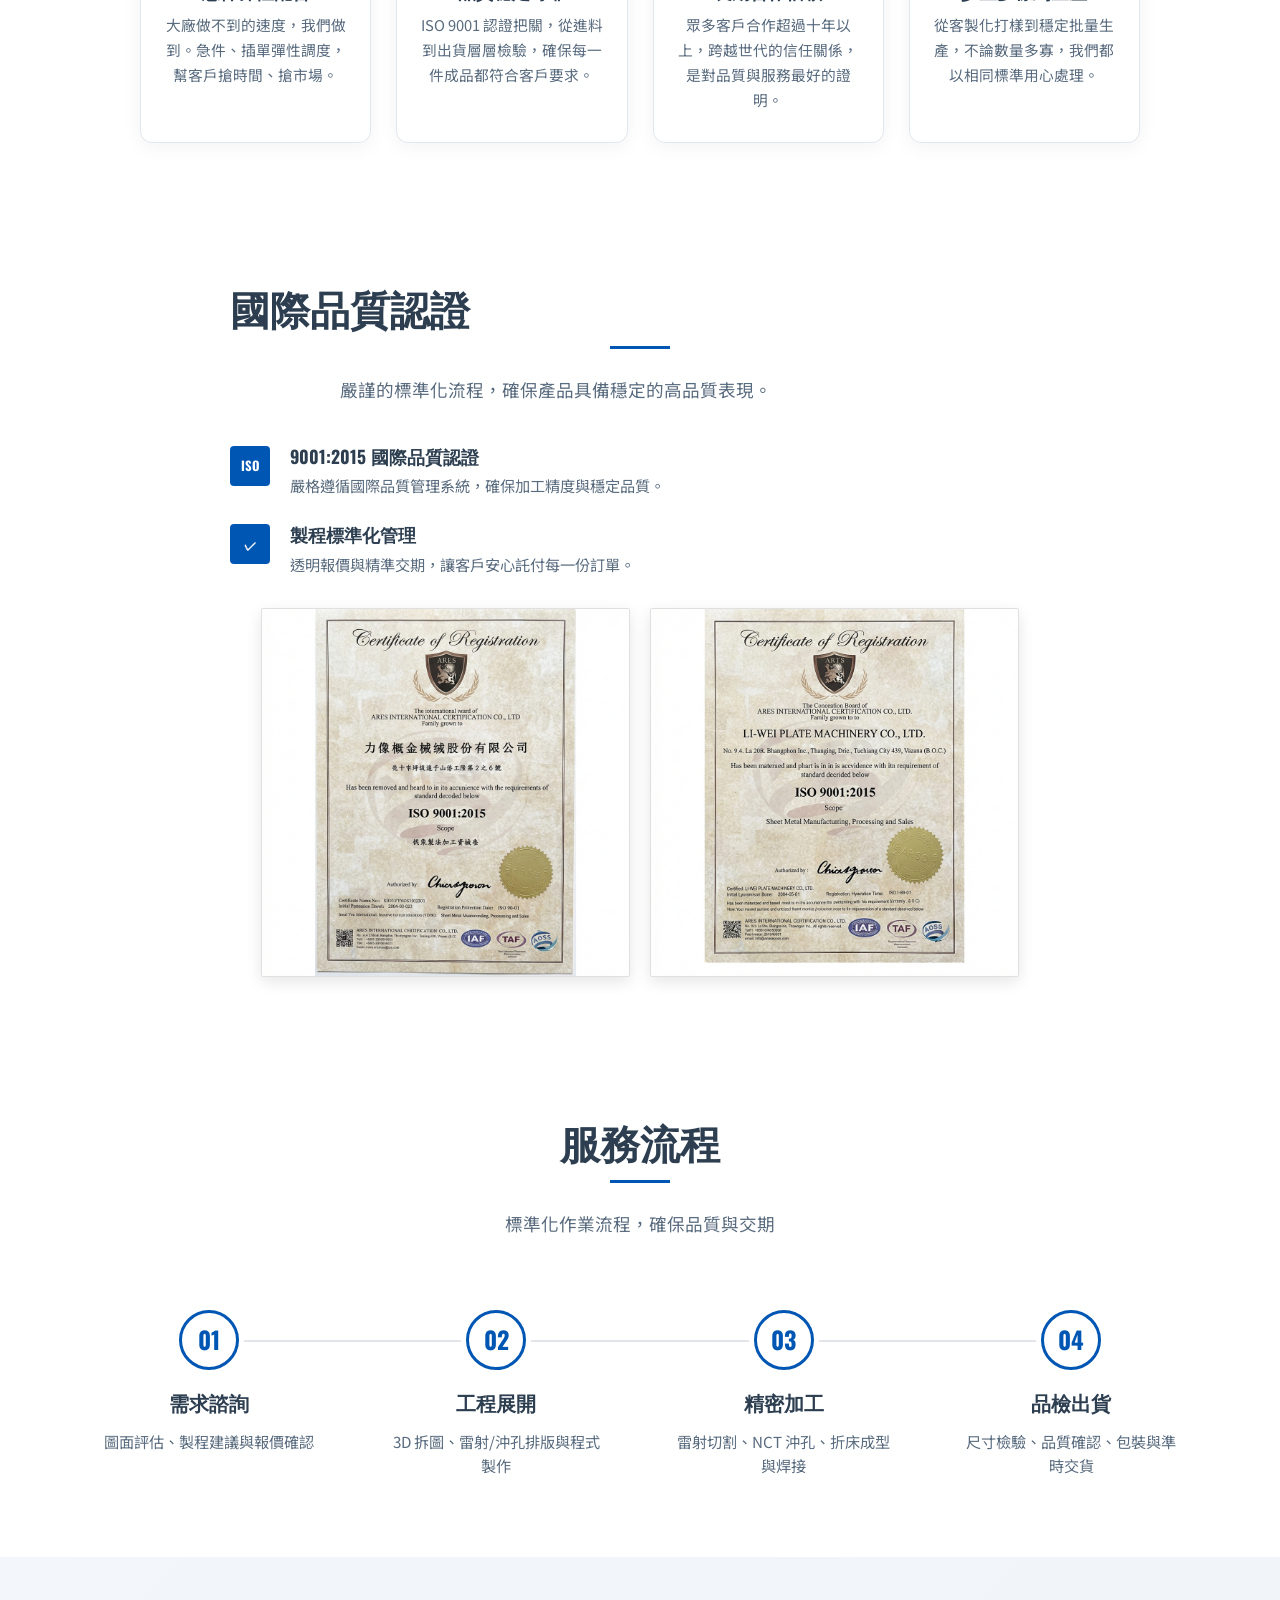
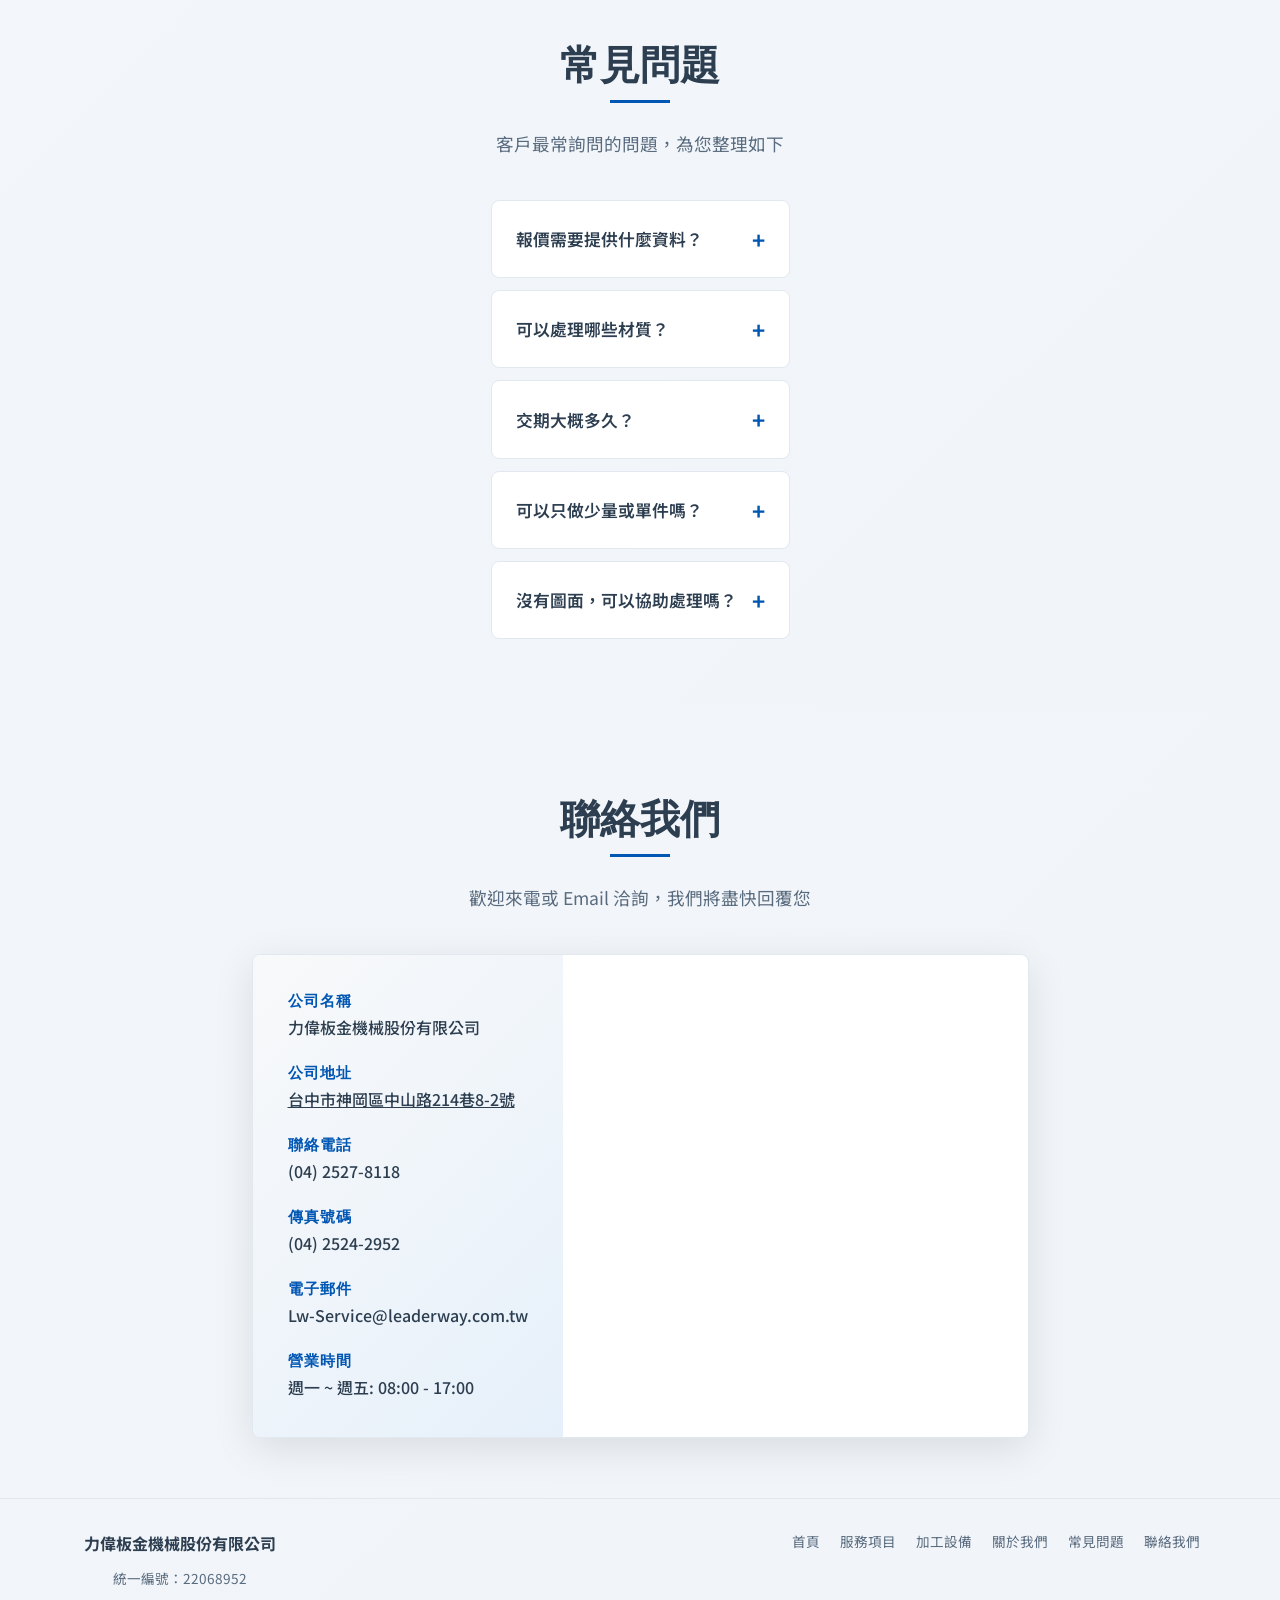
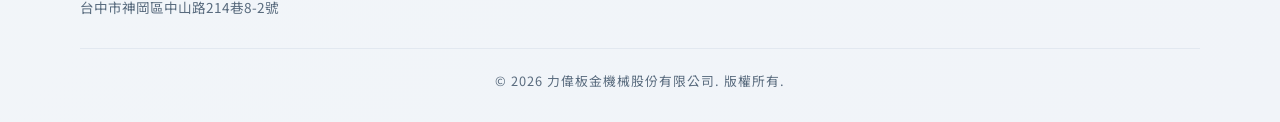
==== commit 917a2926: "Improve responsive design, fix HTML errors, add new sections - Fix missing closing divs in quality s" ====
--- a/index.html
+++ b/index.html
@@ -17,15 +17,12 @@
     <meta property="og:url" content="https://www.leaderway.com.tw">
     <meta property="og:image" content="https://www.leaderway.com.tw/assets/logo.jpg">
 
-    <!-- Google Fonts with Preload -->
+    <!-- Google Fonts -->
     <link rel="preconnect" href="https://fonts.googleapis.com">
     <link rel="preconnect" href="https://fonts.gstatic.com" crossorigin>
-    <link rel="preload"
-        href="https://fonts.googleapis.com/css2?family=Noto+Sans+TC:wght@400;500;700&family=Oswald:wght@500;700&display=swap"
-        as="style">
     <link
         href="https://fonts.googleapis.com/css2?family=Noto+Sans+TC:wght@400;500;700&family=Oswald:wght@500;700&display=swap"
-        rel="stylesheet" media="print" onload="this.media='all'">
+        rel="stylesheet">
 
     <link rel="stylesheet" href="style.css">
 
@@ -54,18 +51,68 @@
         }
     }
     </script>
+
+    <!-- FAQ Structured Data -->
+    <script type="application/ld+json">
+    {
+        "@context": "https://schema.org",
+        "@type": "FAQPage",
+        "mainEntity": [
+            {
+                "@type": "Question",
+                "name": "報價需要提供什麼資料？",
+                "acceptedAnswer": {
+                    "@type": "Answer",
+                    "text": "請提供加工圖面（CAD 檔案或 PDF 皆可）、材質、數量與交期需求。如有特殊表面處理需求（如烤漆、電鍍），也請一併說明，我們將盡速為您報價。"
+                }
+            },
+            {
+                "@type": "Question",
+                "name": "可以處理哪些材質？",
+                "acceptedAnswer": {
+                    "@type": "Answer",
+                    "text": "我們主要加工黑鐵（SPHC / SS400 等）及不鏽鋼（SUS 304 / 430 等）。這兩大類材質涵蓋了絕大多數板金加工需求。"
+                }
+            },
+            {
+                "@type": "Question",
+                "name": "交期大概多久？",
+                "acceptedAnswer": {
+                    "@type": "Answer",
+                    "text": "一般訂單交期約 7～14 個工作天，視數量與製程複雜度而定。急件可配合加速處理，歡迎來電討論。"
+                }
+            },
+            {
+                "@type": "Question",
+                "name": "可以只做少量或單件嗎？",
+                "acceptedAnswer": {
+                    "@type": "Answer",
+                    "text": "可以。我們從打樣、少量客製到穩定批量生產都能彈性配合，每一件都以相同品質標準製作。"
+                }
+            },
+            {
+                "@type": "Question",
+                "name": "沒有圖面，可以協助處理嗎？",
+                "acceptedAnswer": {
+                    "@type": "Answer",
+                    "text": "如果您有實品或草圖，我們可以協助丈量與繪製加工圖。建議先來電或 Email 與我們討論需求，再由工程人員評估。"
+                }
+            }
+        ]
+    }
+    </script>
 </head>
 
 <body>
     <!-- Skip to Main Content Link (Accessibility) -->
-    <a href="#main-content" class="skip-link">跳至主要內容</a>
+    <a href="#capabilities" class="skip-link">跳至主要內容</a>
 
     <!-- Navigation -->
     <header class="header" role="banner">
         <div class="container">
             <a href="#home" class="logo" style="display:flex; align-items:center; gap:10px; text-decoration:none;"
                 aria-label="力偉板金機械 首頁">
-                <img src="assets/logo.jpg" alt="力偉板金 Logo" loading="lazy">
+                <img src="assets/logo.jpg" alt="力偉板金 Logo">
                 <span class="company-name">力偉板金機械股份有限公司</span>
             </a>
             <nav class="nav" aria-label="主導航">
@@ -161,6 +208,52 @@
         </div>
     </section>
 
+    <!-- Equipment Specs Section -->
+    <section id="equipment" class="section bg-light">
+        <div class="container">
+            <h2 class="section-title">加工設備與能力</h2>
+            <p class="section-subtitle">完整的設備陣容，滿足各類板金加工需求</p>
+
+            <div class="equipment-grid">
+                <div class="equipment-card">
+                    <div class="equipment-header">
+                        <svg xmlns="http://www.w3.org/2000/svg" width="32" height="32" viewBox="0 0 24 24" fill="none"
+                            stroke="currentColor" stroke-width="2" stroke-linecap="round" stroke-linejoin="round">
+                            <rect x="4" y="4" width="16" height="16" rx="2" ry="2" />
+                            <circle cx="12" cy="12" r="3" />
+                            <line x1="12" y1="2" x2="12" y2="8.5" />
+                            <line x1="12" y1="15.5" x2="12" y2="22" />
+                        </svg>
+                        <h3>雷射切割機</h3>
+                    </div>
+                    <ul class="spec-list">
+                        <li><span class="spec-label">最大板材尺寸</span><span class="spec-value">1525 × 3050 mm</span></li>
+                        <li><span class="spec-label">最大切割厚度</span><span class="spec-value">25 mm（黑鐵）</span></li>
+                        <li><span class="spec-label">適用材質</span><span class="spec-value">黑鐵、不鏽鋼</span></li>
+                    </ul>
+                </div>
+
+                <div class="equipment-card">
+                    <div class="equipment-header">
+                        <svg xmlns="http://www.w3.org/2000/svg" width="32" height="32" viewBox="0 0 24 24" fill="none"
+                            stroke="currentColor" stroke-width="2" stroke-linecap="round" stroke-linejoin="round">
+                            <path d="M2 20h20" />
+                            <path d="M5 20V8h14v12" />
+                            <path d="M5 8l7-6 7 6" />
+                        </svg>
+                        <h3>CNC 折床</h3>
+                    </div>
+                    <ul class="spec-list">
+                        <li><span class="spec-label">最大折彎長度</span><span class="spec-value">4,000 mm（4M）</span></li>
+                        <li><span class="spec-label">最大加壓噸數</span><span class="spec-value">250 Ton</span></li>
+                        <li><span class="spec-label">適用材質</span><span class="spec-value">黑鐵、不鏽鋼</span></li>
+                    </ul>
+                </div>
+
+            </div>
+        </div>
+    </section>
+
     <!-- Portfolio Section (Temporarily Hidden)
     <section id="portfolio" class="section bg-light">
         <div class="container">
@@ -234,6 +327,64 @@
                         <img src="assets/portfolio/machine_hero_cleaned.png" alt="先進雷射設備" loading="lazy">
                         <span class="img-caption">高功率雷射切割機</span>
                     </div>
+                </div>
+            </div>
+        </div>
+    </section>
+
+    <!-- Why Choose Us Section -->
+    <section id="why-us" class="section bg-light">
+        <div class="container">
+            <h2 class="section-title">為什麼選擇力偉</h2>
+            <p class="section-subtitle">40 年深耕板金產業，我們用實力贏得信賴</p>
+
+            <div class="why-us-grid">
+                <div class="why-us-card">
+                    <div class="why-us-icon">
+                        <svg xmlns="http://www.w3.org/2000/svg" width="36" height="36" viewBox="0 0 24 24" fill="none"
+                            stroke="currentColor" stroke-width="2" stroke-linecap="round" stroke-linejoin="round">
+                            <circle cx="12" cy="12" r="10" />
+                            <polyline points="12 6 12 12 16 14" />
+                        </svg>
+                    </div>
+                    <h3>急件彈性配合</h3>
+                    <p>大廠做不到的速度，我們做到。急件、插單彈性調度，幫客戶搶時間、搶市場。</p>
+                </div>
+
+                <div class="why-us-card">
+                    <div class="why-us-icon">
+                        <svg xmlns="http://www.w3.org/2000/svg" width="36" height="36" viewBox="0 0 24 24" fill="none"
+                            stroke="currentColor" stroke-width="2" stroke-linecap="round" stroke-linejoin="round">
+                            <path d="M12 22s8-4 8-10V5l-8-3-8 3v7c0 6 8 10 8 10z" />
+                        </svg>
+                    </div>
+                    <h3>品質穩定可靠</h3>
+                    <p>ISO 9001 認證把關，從進料到出貨層層檢驗，確保每一件成品都符合客戶要求。</p>
+                </div>
+
+                <div class="why-us-card">
+                    <div class="why-us-icon">
+                        <svg xmlns="http://www.w3.org/2000/svg" width="36" height="36" viewBox="0 0 24 24" fill="none"
+                            stroke="currentColor" stroke-width="2" stroke-linecap="round" stroke-linejoin="round">
+                            <path d="M17 21v-2a4 4 0 0 0-4-4H5a4 4 0 0 0-4 4v2" />
+                            <circle cx="9" cy="7" r="4" />
+                            <path d="M23 21v-2a4 4 0 0 0-3-3.87" />
+                            <path d="M16 3.13a4 4 0 0 1 0 7.75" />
+                        </svg>
+                    </div>
+                    <h3>長期合作信賴</h3>
+                    <p>眾多客戶合作超過十年以上，跨越世代的信任關係，是對品質與服務最好的證明。</p>
+                </div>
+
+                <div class="why-us-card">
+                    <div class="why-us-icon">
+                        <svg xmlns="http://www.w3.org/2000/svg" width="36" height="36" viewBox="0 0 24 24" fill="none"
+                            stroke="currentColor" stroke-width="2" stroke-linecap="round" stroke-linejoin="round">
+                            <polyline points="22 12 18 12 15 21 9 3 6 12 2 12" />
+                        </svg>
+                    </div>
+                    <h3>少量多樣到量產</h3>
+                    <p>從客製化打樣到穩定批量生產，不論數量多寡，我們都以相同標準用心處理。</p>
                 </div>
             </div>
         </div>
@@ -266,14 +417,15 @@
 
                     <div class="quality-image">
                         <div class="certificate-container">
-                            <!-- Left Cert (Chinese) - Fixing order as requested -->
                             <img src="assets/certificates/iso_cert_tw.png" alt="ISO 9001:2015 證書 (中文版)"
                                 class="clean-cert-img" loading="lazy">
-                            <!-- Right Cert (English) -->
                             <img src="assets/certificates/iso_cert_en.png" alt="ISO 9001:2015 Certificate (English)"
                                 class="clean-cert-img" loading="lazy">
                         </div>
                     </div>
+                </div>
+            </div>
+        </div>
     </section>
 
     <!-- Service Process Section -->
@@ -307,6 +459,51 @@
         </div>
     </section>
 
+    <!-- FAQ Section -->
+    <section id="faq" class="section">
+        <div class="container">
+            <h2 class="section-title">常見問題</h2>
+            <p class="section-subtitle">客戶最常詢問的問題，為您整理如下</p>
+
+            <div class="faq-list">
+                <details class="faq-item">
+                    <summary class="faq-question">報價需要提供什麼資料？</summary>
+                    <div class="faq-answer">
+                        <p>請提供加工圖面（CAD 檔案或 PDF 皆可）、材質、數量與交期需求。如有特殊表面處理需求（如烤漆、電鍍），也請一併說明，我們將盡速為您報價。</p>
+                    </div>
+                </details>
+
+                <details class="faq-item">
+                    <summary class="faq-question">可以處理哪些材質？</summary>
+                    <div class="faq-answer">
+                        <p>我們主要加工黑鐵（SPHC / SS400 等）及不鏽鋼（SUS 304 / 430 等）。這兩大類材質涵蓋了絕大多數板金加工需求。</p>
+                    </div>
+                </details>
+
+                <details class="faq-item">
+                    <summary class="faq-question">交期大概多久？</summary>
+                    <div class="faq-answer">
+                        <p>一般訂單交期約 7～14 個工作天，視數量與製程複雜度而定。急件可配合加速處理，歡迎來電討論。</p>
+                    </div>
+                </details>
+
+                <details class="faq-item">
+                    <summary class="faq-question">可以只做少量或單件嗎？</summary>
+                    <div class="faq-answer">
+                        <p>可以。我們從打樣、少量客製到穩定批量生產都能彈性配合，每一件都以相同品質標準製作。</p>
+                    </div>
+                </details>
+
+                <details class="faq-item">
+                    <summary class="faq-question">沒有圖面，可以協助處理嗎？</summary>
+                    <div class="faq-answer">
+                        <p>如果您有實品或草圖，我們可以協助丈量與繪製加工圖。建議先來電或 Email 與我們討論需求，再由工程人員評估。</p>
+                    </div>
+                </details>
+            </div>
+        </div>
+    </section>
+
     <!-- Contact Us Section -->
     <section id="contact" class="section bg-dark text-white">
         <div class="container">
@@ -321,7 +518,7 @@
                     </div>
                     <div class="contact-item">
                         <h4>公司地址</h4>
-                        <p><a href="https://www.google.com/maps/place/429%E8%87%BA%E4%B8%AD%E5%B8%82%E7%A5%9E%E5%B2%A1%E5%8D%80%E4%B8%AD%E5%B1%B1%E8%B7%AF214%E5%B7%B78-+2%E8%99%9F/@24.2495745,120.6929943,3a,75y,304.89h,96.08t/data=!3m7!1e1!3m5!1sh8Ki79_IXEAi8WJrmlxSbA!2e0!6shttps:%2F%2Fstreetviewpixels-pa.googleapis.com%2Fv1%2Fthumbnail%3Fcb_client%3Dmaps_sv.tactile%26w%3D900%26h%3D600%26pitch%3D-6.082719047187737%26panoid%3Dh8Ki79_IXEAi8WJrmlxSbA%26yaw%3D304.8897630572468!7i16384!8i8192!4m15!1m8!3m7!1s0x346910b44313005f:0x4455476e9c6a368c!2zNDI56Ie65Lit5biC56We5bKh5Y2A5Lit5bGx6LevMjE05be3OC0gMuiZnw!3b1!8m2!3d24.2494732!4d120.693059!16s%2Fg%2F11qbbm_mf4!3m5!1s0x346910b44313005f:0x4455476e9c6a368c!8m2!3d24.2494732!4d120.693059!16s%2Fg%2F11qbbm_mf4?entry=ttu&g_ep=EgoyMDI2MDEwNy4wIKXMDSoASAFQAw%3D%3D"
+                        <p><a href="https://www.google.com/maps/place/429%E8%87%BA%E4%B8%AD%E5%B8%82%E7%A5%9E%E5%B2%A1%E5%8D%80%E4%B8%AD%E5%B1%B1%E8%B7%AF214%E5%B7%B78-+2%E8%99%9F/@24.2494732,120.693059,17z"
                                 target="_blank" rel="noopener noreferrer"
                                 style="text-decoration: underline;">台中市神岡區中山路214巷8-2號</a></p>
                     </div>
@@ -360,7 +557,24 @@
     <!-- Footer -->
     <footer class="footer" role="contentinfo">
         <div class="container">
-            <p>&copy; 2026 力偉板金機械股份有限公司. 版權所有.</p>
+            <div class="footer-content">
+                <div class="footer-info">
+                    <p class="footer-company">力偉板金機械股份有限公司</p>
+                    <p>統一編號：22068952</p>
+                    <p>台中市神岡區中山路214巷8-2號</p>
+                </div>
+                <div class="footer-links">
+                    <a href="#home">首頁</a>
+                    <a href="#capabilities">服務項目</a>
+                    <a href="#equipment">加工設備</a>
+                    <a href="#about">關於我們</a>
+                    <a href="#faq">常見問題</a>
+                    <a href="#contact">聯絡我們</a>
+                </div>
+            </div>
+            <div class="footer-bottom">
+                <p>&copy; 2026 力偉板金機械股份有限公司. 版權所有.</p>
+            </div>
         </div>
     </footer>
 
--- a/style.css
+++ b/style.css
@@ -1,1298 +1,1478 @@
-/* 
-   Modern Sheet Metal Factory Website Styles 
-   Theme: Professional Blue
-   
-   CSS Variables organization:
-   - Colors: Primary, accent, text, background
-   - Layout: Spacing, sizing, container width
-   - Effects: Transitions, shadows, animations
-*/
-
-:root {
-    /* ===== COLOR PALETTE ===== */
-    --primary-blue: #0056b3;
-    --primary-dark: #004494;
-    --accent-blue: #f0f7ff;
-    --text-dark: #2c3e50;
-    --text-light: #596b7e;
-    --bg-light: transparent;
-    --bg-dark: rgba(244, 246, 249, 0.5);
-    --white: #ffffff;
-    --border-color: #e2e8f0;
-    --bg-gradient: linear-gradient(135deg, #f8fafd 0%, #eff4f9 100%);
-
-    /* ===== LAYOUT & SPACING ===== */
-    --container-width: 1200px;
-    --header-height: 80px;
-    --section-padding: 120px 0;
-
-    /* ===== EFFECTS & TRANSITIONS ===== */
-    --transition: all 0.3s ease;
-    --grain-opacity: 0.15;
-}
-
-/* Reset & Base Styles */
-* {
-    margin: 0;
-    padding: 0;
-    box-sizing: border-box;
-}
-
-html {
-    scroll-behavior: smooth;
-    scroll-padding-top: 100px;
-    /* Ensures Nav doesn't cover section tops */
-}
-
-body {
-    font-family: 'Noto Sans TC', sans-serif;
-    color: var(--text-dark);
-    line-height: 1.6;
-    overflow-x: hidden;
-    background: var(--bg-gradient);
-    min-height: 100vh;
-}
-
-h1,
-h2,
-h3,
-h4,
-h5,
-h6 {
-    font-family: 'Oswald', sans-serif;
-    /* Industrial feel for headings */
-    font-weight: 700;
-    line-height: 1.2;
-    margin-bottom: 1rem;
-    color: var(--primary-blue);
-    /* Headings in blue for light theme */
-}
-
-/* ... existing styles ... */
-
-.section {
-    padding: 90px 0 40px 0;
-    /* Reduced top/bottom padding significantly */
-    min-height: 100vh;
-    display: flex;
-    flex-direction: column;
-    justify-content: flex-start;
-}
-
-.section-subtitle {
-    text-align: center;
-    color: var(--text-light);
-    font-size: 1.1rem;
-    margin-bottom: 25px;
-    /* Reduced from 40px */
-    max-width: 600px;
-    margin-left: auto;
-    margin-right: auto;
-}
-
-.contact-details {
-    padding: 30px;
-    /* Reduced from 40px */
-    display: flex;
-    flex-direction: column;
-    justify-content: center;
-    background: linear-gradient(135deg, #f8f9fa 0%, #e6f0fa 100%);
-}
-
-.contact-item {
-    margin-bottom: 15px;
-    /* Reduced from 25px */
-}
-
-.contact-item:last-child {
-    margin-bottom: 0;
-}
-
-.contact-item h4 {
-    font-size: 0.95rem;
-    /* Slightly smaller title */
-    margin-bottom: 5px;
-    /* Reduced from 8px */
-    color: var(--primary-blue);
-    text-transform: uppercase;
-    letter-spacing: 1px;
-    font-weight: 700;
-}
-
-.contact-item p {
-    color: var(--text-dark);
-    font-size: 1rem;
-    /* Reduced from 1.1rem */
-    font-weight: 500;
-}
-
-.contact-map {
-    height: 100%;
-    min-height: 350px;
-    /* Reduced from 400px */
-    position: relative;
-}
-
-/* ... existing styles ... */
-
-.bg-dark {
-    background-color: var(--bg-dark);
-    color: var(--text-dark);
-    /* Dark text on light gray bg */
-}
-
-.text-white {
-    color: var(--text-dark) !important;
-    /* Override text-white classes for light theme */
-}
-
-.text-white-50 {
-    color: var(--text-light) !important;
-}
-
-.text-left {
-    text-align: left !important;
-}
-
-.bg-light {
-    background-color: var(--white) !important;
-}
-
-.bg-white {
-    background-color: var(--white) !important;
-}
-
-/* Buttons */
-.btn {
-    display: inline-block;
-    padding: 12px 30px;
-    border-radius: 4px;
-    font-weight: 500;
-    letter-spacing: 1px;
-    text-transform: uppercase;
-    cursor: pointer;
-    transition: var(--transition);
-    border: none;
-}
-
-.btn-primary {
-    background-color: var(--primary-blue);
-    color: var(--white);
-    box-shadow: 0 4px 15px rgba(0, 74, 173, 0.3);
-}
-
-.btn-primary:hover {
-    background-color: var(--primary-dark);
-    transform: translateY(-2px);
-    box-shadow: 0 6px 20px rgba(0, 74, 173, 0.4);
-}
-
-.btn-block {
-    width: 100%;
-    text-align: center;
-}
-
-/* Header & Navigation */
-.header {
-    height: var(--header-height);
-    background: var(--white);
-    box-shadow: 0 2px 10px rgba(0, 0, 0, 0.05);
-    position: fixed;
-    top: 0;
-    left: 0;
-    width: 100%;
-    z-index: 1000;
-    display: flex;
-    align-items: center;
-}
-
-.header .container {
-    display: flex;
-    justify-content: space-between;
-    align-items: center;
-    width: 100%;
-    /* Ensure content doesn't touch edges on large screens */
-    max-width: var(--container-width);
-    margin: 0 auto;
-    padding: 0 40px;
-    /* Increased side padding for header safety */
-}
-
-.container {
-    max-width: var(--container-width);
-    margin: 0 auto;
-    padding: 0 40px;
-    /* Increased from 20px to 40px for generous side margins */
-}
-
-.logo img {
-    height: 60px;
-    /* Adjust based on logo needs */
-    width: auto;
-}
-
-.nav-list {
-    display: flex;
-    gap: 30px;
-}
-
-.nav-list li a {
-    font-weight: 500;
-    color: var(--text-dark);
-    font-size: 1rem;
-    position: relative;
-    padding: 5px 0;
-}
-
-.company-name {
-    font-size: 1.5rem;
-    font-weight: bold;
-    color: var(--text-dark);
-    white-space: nowrap;
-}
-
-.nav-list li a:not(.btn-contact)::after {
-    content: '';
-    position: absolute;
-    bottom: 0;
-    left: 0;
-    width: 0;
-    height: 2px;
-    background-color: var(--primary-blue);
-    transition: var(--transition);
-}
-
-.nav-list li a:not(.btn-contact):hover::after {
-    width: 100%;
-}
-
-.nav-list li a:not(.btn-contact):hover {
-    color: var(--primary-blue);
-}
-
-.btn-contact {
-    padding: 8px 20px;
-    background-color: var(--primary-blue);
-    color: var(--white) !important;
-    border-radius: 4px;
-}
-
-.btn-contact:hover {
-    background-color: var(--primary-dark);
-}
-
-.mobile-menu-toggle {
-    display: none;
-    flex-direction: column;
-    justify-content: space-between;
-    width: 30px;
-    height: 21px;
-    cursor: pointer;
-    z-index: 1001;
-}
-
-.mobile-menu-toggle span {
-    display: block;
-    height: 3px;
-    width: 100%;
-    background-color: var(--text-dark);
-    border-radius: 2px;
-    transition: var(--transition);
-}
-
-/* Mobile Nav Overlay & Drawer */
-.mobile-nav-overlay {
-    position: fixed;
-    top: 0;
-    left: 0;
-    width: 100%;
-    height: 100vh;
-    background-color: rgba(0, 0, 0, 0);
-    z-index: 1000;
-    visibility: hidden;
-    pointer-events: none;
-    transition: background-color 0.4s ease, visibility 0.4s;
-    overflow: hidden;
-}
-
-.mobile-nav-overlay.active {
-    background-color: rgba(0, 0, 0, 0.5);
-    visibility: visible;
-    pointer-events: auto;
-}
-
-.mobile-nav-list {
-    position: absolute;
-    top: 0;
-    right: -100%;
-    width: 75%;
-    max-width: 300px;
-    height: 100vh;
-    background: rgba(255, 255, 255, 0.95);
-    backdrop-filter: blur(15px);
-    -webkit-backdrop-filter: blur(15px);
-    display: flex;
-    flex-direction: column;
-    justify-content: center;
-    padding: 40px;
-    box-shadow: -10px 0 30px rgba(0, 0, 0, 0.1);
-    transition: right 0.4s cubic-bezier(0.165, 0.84, 0.44, 1);
-    list-style: none;
-}
-
-.mobile-nav-overlay.active .mobile-nav-list {
-    right: 0;
-}
-
-.mobile-nav-list li {
-    margin: 15px 0;
-    opacity: 0;
-    transform: translateX(20px);
-    transition: all 0.4s ease;
-}
-
-.mobile-nav-overlay.active .mobile-nav-list li {
-    opacity: 1;
-    transform: translateX(0);
-}
-
-/* Staggered animation for list items */
-.mobile-nav-overlay.active li:nth-child(1) {
-    transition-delay: 0.1s;
-}
-
-.mobile-nav-overlay.active li:nth-child(2) {
-    transition-delay: 0.2s;
-}
-
-.mobile-nav-overlay.active li:nth-child(3) {
-    transition-delay: 0.3s;
-}
-
-.mobile-nav-overlay.active li:nth-child(4) {
-    transition-delay: 0.4s;
-}
-
-.mobile-nav-list a {
-    font-size: 1.25rem;
-    font-weight: 700;
-    color: var(--text-dark);
-    text-decoration: none;
-    display: block;
-    padding: 10px 0;
-    border-bottom: 1px solid rgba(0, 86, 179, 0.1);
-}
-
-.mobile-nav-list a:hover {
-    color: var(--primary-blue);
-}
-
-
-
-/* Hero Section */
-.hero {
-    height: 100vh;
-    min-height: 600px;
-    position: relative;
-    overflow: hidden;
-    display: flex;
-    align-items: center;
-    justify-content: center;
-    text-align: center;
-    color: var(--white);
-    padding: 0 20px;
-    background-color: var(--text-dark);
-}
-
-.hero-bg-image {
-    position: absolute;
-    top: 0;
-    left: 0;
-    width: 100%;
-    height: 100%;
-    background-size: cover;
-    background-position: center;
-    background-repeat: no-repeat;
-    z-index: 1;
-    transform: scale(1.05);
-    animation: slowZoom 20s infinite alternate linear;
-}
-
-.hero-bg-image::after {
-    content: "";
-    position: absolute;
-    top: 0;
-    left: 0;
-    width: 100%;
-    height: 100%;
-    background-image: url("data:image/svg+xml,%3Csvg viewBox='0 0 200 200' xmlns='http://www.w3.org/2000/svg'%3E%3Cfilter id='noiseFilter'%3E%3CfeTurbulence type='fractalNoise' baseFrequency='0.65' numOctaves='3' stitchTiles='stitch'/%3E%3C/filter%3E%3Crect width='100%25' height='100%25' filter='url(%23noiseFilter)'/%3E%3C/svg%3E");
-    opacity: 0.12;
-    pointer-events: none;
-    z-index: 2;
-    mix-blend-mode: overlay;
-}
-
-@keyframes slowZoom {
-    from {
-        transform: scale(1);
-    }
-
-    to {
-        transform: scale(1.1);
-    }
-}
-
-.hero-overlay {
-    position: absolute;
-    top: 0;
-    left: 0;
-    width: 100%;
-    height: 100%;
-    background: linear-gradient(135deg, rgba(0, 86, 179, 0.7) 0%, rgba(0, 0, 0, 0.6) 100%);
-    z-index: 2;
-}
-
-/* Logo Watermark Background (Keep as subtle overlay if needed, or remove) */
-.hero::before {
-    display: none;
-    /* Hide the old watermark as we have a real background image now */
-}
-
-.hero-content {
-    max-width: 800px;
-    animation: fadeInUp 1s ease-out;
-    position: relative;
-    z-index: 2;
-    /* Content on top */
-}
-
-.hero-content h1 {
-    font-size: 3.5rem;
-    margin-bottom: 20px;
-    text-shadow: 0 4px 10px rgba(0, 0, 0, 0.3);
-    color: var(--white);
-    letter-spacing: 2px;
-}
-
-.hero-content p {
-    font-size: 1.35rem;
-    margin-bottom: 40px;
-    color: var(--white);
-    opacity: 0.9;
-    font-weight: 500;
-    text-shadow: 0 2px 5px rgba(0, 0, 0, 0.3);
-    letter-spacing: 1px;
-}
-
-/* Section Common */
-.section-title {
-    text-align: center;
-    font-size: 2.5rem;
-    color: inherit;
-    /* changed from var(--text-dark) to inherit to respect section color */
-    margin-bottom: 10px;
-    position: relative;
-    display: inline-block;
-    width: 100%;
-}
-
-.section-title::after {
-    content: '';
-    display: block;
-    width: 60px;
-    height: 3px;
-    background-color: var(--primary-blue);
-    margin: 15px auto;
-}
-
-.section-subtitle {
-    text-align: center;
-    color: var(--text-light);
-    font-size: 1.1rem;
-    margin-bottom: 40px;
-    /* Reduced from 60px */
-    max-width: 600px;
-    margin-left: auto;
-    margin-right: auto;
-}
-
-/* Footer */
-footer {
-    background-color: var(--bg-dark);
-    padding: 30px 0;
-    margin-top: auto;
-    border-top: 1px solid var(--border-color);
-    text-align: center;
-    /* Center align */
-}
-
-footer p {
-    color: var(--text-light);
-    font-size: 0.9rem;
-    letter-spacing: 1.5px;
-    /* Slight spacing spread */
-}
-
-/* Capabilities Grid */
-.capabilities-grid {
-    display: grid;
-    grid-template-columns: repeat(auto-fit, minmax(300px, 1fr));
-    gap: 30px;
-    max-width: 1000px;
-    /* Constrain width to prevent overly wide spaced cards on huge screens */
-    margin: 0 auto;
-}
-
-.capability-card {
-    background: rgba(255, 255, 255, 0.9);
-    backdrop-filter: blur(10px);
-    padding: 30px;
-    border-radius: 12px;
-    box-shadow: 0 10px 30px rgba(0, 74, 173, 0.08);
-    text-align: center;
-    transition: var(--transition);
-    border: 1px solid rgba(255, 255, 255, 0.8);
-    border-bottom: 4px solid transparent;
-}
-
-.capability-card:hover {
-    transform: translateY(-10px);
-    box-shadow: 0 10px 30px rgba(0, 0, 0, 0.1);
-    border-bottom-color: var(--primary-blue);
-}
-
-.capability-card .icon {
-    width: 60px;
-    /* Reduced from 80px */
-    height: 60px;
-    /* Reduced from 80px */
-    background-color: var(--accent-blue);
-    color: var(--primary-blue);
-    display: flex;
-    align-items: center;
-    justify-content: center;
-    border-radius: 50%;
-    margin: 0 auto 20px;
-    /* Reduced margin */
-    transition: var(--transition);
-    font-size: 1.5rem;
-    /* Explicit icon size control */
-}
-
-.capability-card:hover .icon {
-    background-color: var(--primary-blue);
-    color: var(--white);
-}
-
-.capability-card h3 {
-    font-size: 1.5rem;
-    margin-bottom: 15px;
-}
-
-.capability-card p {
-    color: var(--text-light);
-}
-
-/* Portfolio Grid */
-.portfolio-grid {
-    display: grid;
-    grid-template-columns: repeat(auto-fill, minmax(350px, 1fr));
-    gap: 20px;
-}
-
-.portfolio-item {
-    position: relative;
-    overflow: hidden;
-    border-radius: 8px;
-    box-shadow: 0 4px 10px rgba(0, 0, 0, 0.1);
-    cursor: pointer;
-    background: #000;
-}
-
-.portfolio-item img {
-    width: 100%;
-    height: 350px;
-    /* Consistent height */
-    object-fit: cover;
-    transition: transform 0.5s ease;
-    display: block;
-    filter: saturate(0.9) contrast(1.05) brightness(0.95);
-    /* Slight desaturation for realism */
-}
-
-/* Authentic Image Overlay */
-.portfolio-item::after {
-    content: "";
-    position: absolute;
-    top: 0;
-    left: 0;
-    width: 100%;
-    height: 100%;
-    background-image: url("data:image/svg+xml,%3Csvg viewBox='0 0 200 200' xmlns='http://www.w3.org/2000/svg'%3E%3Cfilter id='noiseFilter'%3E%3CfeTurbulence type='fractalNoise' baseFrequency='0.65' numOctaves='3' stitchTiles='stitch'/%3E%3C/filter%3E%3Crect width='100%25' height='100%25' filter='url(%23noiseFilter)'/%3E%3C/svg%3E");
-    opacity: var(--grain-opacity);
-    pointer-events: none;
-    z-index: 1;
-    mix-blend-mode: overlay;
-}
-
-.portfolio-item:hover img {
-    transform: scale(1.1);
-    opacity: 0.7;
-}
-
-.portfolio-info {
-    position: absolute;
-    bottom: 0;
-    left: 0;
-    width: 100%;
-    padding: 20px;
-    background: linear-gradient(to top, rgba(0, 0, 0, 0.8), transparent);
-    color: var(--white);
-    transform: translateY(100%);
-    transition: var(--transition);
-    z-index: 2;
-}
-
-.portfolio-item:hover .portfolio-info {
-    transform: translateY(0);
-}
-
-.portfolio-info h3 {
-    font-size: 1.25rem;
-    margin-bottom: 5px;
-    color: var(--white);
-}
-
-.portfolio-info p {
-    font-size: 0.9rem;
-    opacity: 0.9;
-}
-
-/* About Section */
-.about-layout {
-    display: grid;
-    grid-template-columns: 1fr 1fr;
-    gap: 60px;
-    align-items: center;
-}
-
-.about-text p {
-    margin-bottom: 20px;
-    color: var(--text-light);
-}
-
-.about-text .section-title::after {
-    margin: 15px 0;
-    /* Left align underline */
-}
-
-.stats {
-    display: flex;
-    gap: 40px;
-    margin-top: 30px;
-}
-
-.stat-item {
-    display: flex;
-    flex-direction: column;
-}
-
-.stat-number {
-    font-size: 3rem;
-    font-weight: 700;
-    color: var(--primary-blue);
-    font-family: 'Oswald', sans-serif;
-}
-
-.stat-label {
-    color: var(--text-dark);
-}
-
-.about-images {
-    display: grid;
-    grid-template-columns: 1fr 1fr;
-    gap: 20px;
-    margin-top: 30px;
-}
-
-.about-images img {
-    border-radius: 8px;
-    box-shadow: 0 5px 15px rgba(0, 0, 0, 0.1);
-    width: 100%;
-    height: 300px;
-    object-fit: cover;
-    opacity: 1;
-    /* Increased from 0.4 for better visibility */
-    transition: var(--transition);
-}
-
-.about-images img:hover {
-    transform: scale(1.02);
-}
-
-.about-img-2 {
-    border: none;
-}
-
-/* Contact Section */
-#contact {
-    /* padding-top removed, relying on global scroll-padding-top and min-height centering */
-    margin-top: 0;
-}
-
-.contact-wrapper {
-    display: grid;
-    grid-template-columns: 1fr 1.5fr;
-    /* Info takes less space, Map takes more */
-    gap: 0;
-    /* Remove gap as map fills the right side */
-    background: var(--white);
-    /* White background for the specific contact box to pop */
-    border-radius: 8px;
-    overflow: hidden;
-    box-shadow: 0 10px 40px rgba(0, 0, 0, 0.1);
-    /* Softer shadow */
-    color: var(--text-dark);
-    max-width: 1000px;
-    /* Constrain width to act more "compact" like services */
-    /* Use full width again */
-    margin: 0 auto;
-    border: 1px solid var(--border-color);
-    /* Light border */
-}
-
-.contact-details {
-    padding: 40px;
-    /* Reduced from 50px */
-    display: flex;
-    flex-direction: column;
-    justify-content: center;
-    background: linear-gradient(135deg, #f8f9fa 0%, #e6f0fa 100%);
-    /* Subtle gradient instead of solid blue */
-}
-
-.contact-item {
-    margin-bottom: 25px;
-    /* Reduced from 35px */
-    /* Increased spacing */
-}
-
-.contact-item:last-child {
-    margin-bottom: 0;
-}
-
-.contact-item h4 {
-    font-size: 1rem;
-    /* Reduced from 1.1rem */
-    margin-bottom: 8px;
-    /* Reduced from 12px */
-    /* Increased spacing between title and content */
-    color: var(--primary-blue);
-    /* Blue title */
-    text-transform: uppercase;
-    letter-spacing: 1px;
-    font-weight: 700;
-}
-
-.contact-item p {
-    color: var(--text-dark);
-    font-size: 1.1rem;
-    /* Reduced from 1.2rem */
-    /* Larger font for better readability */
-    font-weight: 500;
-}
-
-.contact-map {
-    height: 100%;
-    min-height: 400px;
-    /* Reduced from 500px */
-    /* Ensure map has height */
-    position: relative;
-}
-
-/* Service Process Section */
-.process-grid {
-    display: grid;
-    grid-template-columns: repeat(4, 1fr);
-    gap: 30px;
-    margin-top: 50px;
-    position: relative;
-}
-
-.process-step {
-    text-align: center;
-    position: relative;
-    padding: 20px;
-}
-
-/* Connecting Line */
-.process-grid::before {
-    content: '';
-    position: absolute;
-    top: 50px;
-    left: 10%;
-    right: 10%;
-    height: 2px;
-    background: #e1e4e8;
-    z-index: 0;
-}
-
-.step-icon {
-    width: 60px;
-    height: 60px;
-    background: var(--white);
-    color: var(--primary-blue);
-    border: 3px solid var(--primary-blue);
-    border-radius: 50%;
-    font-size: 1.5rem;
-    font-weight: 700;
-    display: flex;
-    align-items: center;
-    justify-content: center;
-    margin: 0 auto 20px;
-    position: relative;
-    z-index: 1;
-    /* Above the line */
-    font-family: 'Oswald', sans-serif;
-    box-shadow: 0 0 0 5px var(--bg-light);
-    /* Spacing around circle masking line */
-}
-
-.process-step h3 {
-    font-size: 1.25rem;
-    color: var(--text-dark);
-    margin-bottom: 15px;
-}
-
-.process-step p {
-    color: var(--text-light);
-    font-size: 0.95rem;
-    line-height: 1.5;
-}
-
-/* Contact Section Responsive */
-@media (max-width: 992px) {
-    .hero-content h1 {
-        font-size: 2.8rem;
-    }
-
-    .about-layout {
-        grid-template-columns: 1fr;
-    }
-
-    .about-images {
-        height: 400px;
-        margin-top: 30px;
-    }
-
-    /* Process responsive */
-    .process-grid {
-        grid-template-columns: repeat(2, 1fr);
-    }
-
-    .process-grid::before {
-        display: none;
-        /* Hide line on tablet/mobile */
-    }
-}
-
-@media (max-width: 768px) {
-    :root {
-        --header-height: 60px;
-    }
-
-    /* Fix Mobile Spacing (Prevent Squeezed Text) */
-    .container {
-        padding: 0 20px;
-    }
-
-    .section {
-        padding: 50px 0;
-        /* Standard mobile vertical spacing */
-        min-height: auto;
-    }
-
-    .nav {
-        display: none;
-    }
-
-    .mobile-menu-toggle {
-        display: flex;
-    }
-
-    .company-name {
-        font-size: 1rem;
-        white-space: nowrap;
-        font-weight: bold;
-        color: var(--primary-blue);
-    }
-
-    .logo img {
-        height: 45px;
-    }
-
-    /* Mobile Carousel with Snap */
-    .capabilities-grid {
-        display: flex;
-        overflow-x: auto;
-        scroll-snap-type: x mandatory;
-        padding: 20px 0;
-        gap: 20px;
-        -webkit-overflow-scrolling: touch;
-        scrollbar-width: none;
-        /* Hide scrollbar Firefox */
-    }
-
-    .capabilities-grid::-webkit-scrollbar {
-        display: none;
-        /* Hide scrollbar Chrome/Safari */
-    }
-
-    .capability-card {
-        flex: 0 0 85%;
-        scroll-snap-align: center;
-        margin-bottom: 10px;
-    }
-
-    /* Mobile Hero Adjustments */
-    .hero {
-        margin-top: 60px;
-        min-height: auto;
-        padding: 80px 20px;
-        /* More breathing room */
-    }
-
-    .hero::before {
-        opacity: 0.15;
-        /* Reduce watermark intensity on mobile to reduce visual noise */
-        width: 100%;
-    }
-
-    .hero-content h1 {
-        font-size: 2rem;
-        /* Slightly smaller to prevent awkward wrapping */
-        word-break: keep-all;
-        /* Try to keep words together (for CJK) */
-    }
-
-    .section-title {
-        font-size: 1.5rem;
-    }
-
-    .section-subtitle {
-        margin-bottom: 20px;
-        text-align: center;
-        font-size: 0.9rem;
-        opacity: 0.9;
-    }
-
-    .stats {
-        justify-content: center;
-    }
-
-    /* Mobile Text Readability Fix */
-    .about-layout {
-        grid-template-columns: 1fr;
-        /* Force single column to fix "Half Page" bug */
-        gap: 30px;
-    }
-
-    .about-text {
-        text-align: left;
-        /* Changed from center to left for readability */
-        width: 100%;
-        /* Ensure full width */
-    }
-
-    .about-text p {
-        text-align: justify;
-        /* Clean edges */
-    }
-
-    .about-text .section-title::after {
-        margin: 15px 0;
-        /* Left align underline to match text */
-    }
-
-    .about-images {
-        width: 100%;
-        height: auto;
-        /* Allow height to adjust */
-        min-height: 250px;
-    }
-
-    .contact-wrapper {
-        grid-template-columns: 1fr;
-        /* Force single column */
-        width: 100%;
-    }
-
-    .contact-details {
-        padding: 25px;
-    }
-
-    .contact-map {
-        height: 300px;
-        min-height: 300px;
-        width: 100%;
-    }
-
-    /* Mobile Card Optimization */
-    .capability-card {
-        padding: 25px 20px;
-    }
-
-    .capability-card h3 {
-        font-size: 1.25rem;
-        margin-bottom: 10px;
-    }
-
-    .capability-card p {
-        font-size: 0.9rem;
-    }
-
-    .process-step {
-        padding: 10px;
-        /* Compact process steps */
-    }
-
-    .process-grid {
-        grid-template-columns: 1fr;
-        gap: 20px;
-        /* Closer gaps */
-    }
-}
-
-/* ===== ACCESSIBILITY STYLES ===== */
-
-/* Skip Link: Hidden by default, visible on focus for keyboard navigation */
-.skip-link {
-    position: absolute;
-    top: -40px;
-    left: 0;
-    background: var(--primary-blue);
-    color: var(--white);
-    padding: 8px 16px;
-    text-decoration: none;
-    border-radius: 0 0 4px 0;
-    font-weight: 500;
-}
-
-.skip-link:focus {
-    top: 0;
-    z-index: 1000;
-}
-
-/* ===== BACK TO TOP BUTTON ===== */
-
-.back-to-top {
-    position: fixed;
-    bottom: 30px;
-    right: 30px;
-    width: 50px;
-    height: 50px;
-    background-color: var(--primary-blue);
-    color: var(--white);
-    border: none;
-    border-radius: 50%;
-    font-size: 24px;
-    font-weight: bold;
-    cursor: pointer;
-    opacity: 0;
-    visibility: hidden;
-    transition: var(--transition);
-    box-shadow: 0 4px 12px rgba(0, 86, 179, 0.3);
-    display: flex;
-    align-items: center;
-    justify-content: center;
-    z-index: 99;
-}
-
-.back-to-top:hover {
-    background-color: var(--primary-dark);
-    box-shadow: 0 6px 20px rgba(0, 86, 179, 0.4);
-    transform: translateY(-3px);
-}
-
-.back-to-top:focus {
-    outline: 3px solid var(--accent-blue);
-    outline-offset: 2px;
-}
-
-.back-to-top.show {
-    opacity: 1;
-    visibility: visible;
-}
-
-/* Mobile responsive */
-@media (max-width: 768px) {
-    .back-to-top {
-        bottom: 20px;
-        right: 20px;
-        width: 45px;
-        height: 45px;
-        font-size: 20px;
-    }
-}
-
-/* ===== BRAND STORY & QUALITY SECTION ENHANCEMENTS ===== */
-
-.lead-text {
-    font-size: 1.25rem;
-    font-weight: 700;
-    color: var(--primary-blue);
-    margin-bottom: 25px;
-    letter-spacing: 0.5px;
-    display: block;
-}
-
-.about-img-wrapper {
-    position: relative;
-    overflow: hidden;
-    border-radius: 12px;
-    box-shadow: 0 10px 30px rgba(0, 0, 0, 0.1);
-    margin-bottom: 20px;
-}
-
-.about-img-wrapper img {
-    display: block;
-    width: 100%;
-    height: 300px;
-    object-fit: cover;
-    transition: var(--transition);
-}
-
-.about-img-wrapper:hover img {
-    transform: scale(1.05);
-}
-
-.img-caption {
-    position: absolute;
-    bottom: 0;
-    left: 0;
-    width: 100%;
-    padding: 15px;
-    background: linear-gradient(transparent, rgba(0, 0, 0, 0.7));
-    color: var(--white);
-    font-size: 0.9rem;
-    font-weight: 500;
-}
-
-/* Quality Section Layout */
-.quality-layout {
-    /* Changed to block/single column to allow full width images */
-    display: flex;
-    flex-direction: column;
-    gap: 40px;
-}
-
-.certification-points {
-    margin-top: 30px;
-}
-
-.cert-point {
-    display: flex;
-    gap: 20px;
-    margin-bottom: 25px;
-    align-items: flex-start;
-}
-
-.cert-icon {
-    width: 40px;
-    height: 40px;
-    background: var(--primary-blue);
-    color: var(--white);
-    border-radius: 4px;
-    display: flex;
-    align-items: center;
-    justify-content: center;
-    flex-shrink: 0;
-    font-weight: 700;
-    font-size: 0.8rem;
-    font-family: 'Oswald', sans-serif;
-}
-
-.cert-text h4 {
-    margin-bottom: 5px;
-    font-size: 1.1rem;
-    color: var(--text-dark);
-}
-
-.cert-text p {
-    font-size: 0.95rem;
-    color: var(--text-light);
-}
-
-/* Certificate Container (New Dual Layout) */
-.quality-image {
-    width: 100%;
-}
-
-.certificate-container {
-    display: flex;
-    gap: 20px;
-    justify-content: center;
-    flex-wrap: wrap;
-    margin-top: 30px;
-}
-
-
-/* Clean Certificate Images (Split) */
-.clean-cert-img {
-    width: 45%;
-    /* Slightly reduced to ensure gap fits comfortably */
-    max-width: 400px;
-    height: auto;
-    /* Maintain aspect ratio exactly */
-    object-fit: contain;
-    /* Ensure no cropping occurs */
-    border-radius: 2px;
-    box-shadow: 0 5px 15px rgba(0, 0, 0, 0.1);
-    transition: transform 0.3s ease;
-    border: 1px solid #e0e0e0;
-    background-color: #fff;
-    /* Ensure white background if transparent parts exist */
-}
-
-.clean-cert-img:hover {
-    transform: scale(1.02);
-    /* Subtle zoom */
-    box-shadow: 0 10px 25px rgba(0, 0, 0, 0.15);
-    z-index: 2;
-}
-
-@media (max-width: 768px) {
-    .clean-cert-img {
-        width: 100%;
-        /* Stack on mobile */
-        max-width: 400px;
-        margin-bottom: 20px;
-    }
-}
-
-/* Mobile Adjustments for new sections */
-@media (max-width: 992px) {
-    .quality-layout {
-        grid-template-columns: 1fr;
-        text-align: center;
-    }
-
-    .quality-layout .section-title::after {
-        margin: 15px auto;
-    }
-
-    .cert-point {
-        text-align: left;
-    }
-
-    .certificate-container {
-        justify-content: center;
-        gap: 30px;
-        margin-top: 40px;
-    }
-
-    .certificate-frame {
-        max-width: 400px;
-        margin: 0 auto;
-    }
-}+/*
+   Modern Sheet Metal Factory Website Styles
+   Theme: Professional Blue
+*/
+
+:root {
+    --primary-blue: #0056b3;
+    --primary-dark: #004494;
+    --accent-blue: #f0f7ff;
+    --text-dark: #2c3e50;
+    --text-light: #596b7e;
+    --bg-light: transparent;
+    --bg-dark: rgba(244, 246, 249, 0.5);
+    --white: #ffffff;
+    --border-color: #e2e8f0;
+    --bg-gradient: linear-gradient(135deg, #f8fafd 0%, #eff4f9 100%);
+
+    --container-width: 1200px;
+    --header-height: 80px;
+
+    --transition: all 0.3s ease;
+    --grain-opacity: 0.15;
+}
+
+/* Reset & Base */
+* {
+    margin: 0;
+    padding: 0;
+    box-sizing: border-box;
+}
+
+html {
+    scroll-behavior: smooth;
+    scroll-padding-top: 100px;
+}
+
+body {
+    font-family: 'Noto Sans TC', sans-serif;
+    font-size: 16px;
+    color: var(--text-dark);
+    line-height: 1.8;
+    overflow-x: hidden;
+    background: var(--bg-gradient);
+    min-height: 100vh;
+}
+
+h1, h2, h3, h4, h5, h6 {
+    font-family: 'Oswald', sans-serif;
+    font-weight: 700;
+    line-height: 1.2;
+    margin-bottom: 1rem;
+    color: var(--primary-blue);
+}
+
+a {
+    color: inherit;
+    text-decoration: none;
+}
+
+ul {
+    list-style: none;
+}
+
+img {
+    max-width: 100%;
+    height: auto;
+}
+
+/* Utility Classes */
+.bg-dark {
+    background-color: var(--bg-dark);
+    color: var(--text-dark);
+}
+
+.bg-light {
+    background-color: var(--white) !important;
+}
+
+.text-white {
+    color: var(--text-dark) !important;
+}
+
+.text-white-50 {
+    color: var(--text-light) !important;
+}
+
+.text-left {
+    text-align: left !important;
+}
+
+/* Container */
+.container {
+    max-width: var(--container-width);
+    margin: 0 auto;
+    padding: 0 40px;
+}
+
+/* Buttons */
+.btn {
+    display: inline-block;
+    padding: 14px 32px;
+    border-radius: 4px;
+    font-weight: 500;
+    font-size: 1rem;
+    letter-spacing: 1px;
+    text-transform: uppercase;
+    cursor: pointer;
+    transition: var(--transition);
+    border: none;
+}
+
+.btn-primary {
+    background-color: var(--primary-blue);
+    color: var(--white);
+    box-shadow: 0 4px 15px rgba(0, 74, 173, 0.3);
+}
+
+.btn-primary:hover {
+    background-color: var(--primary-dark);
+    transform: translateY(-2px);
+    box-shadow: 0 6px 20px rgba(0, 74, 173, 0.4);
+}
+
+/* ===== HEADER & NAVIGATION ===== */
+.header {
+    height: var(--header-height);
+    background: var(--white);
+    box-shadow: 0 2px 10px rgba(0, 0, 0, 0.05);
+    position: fixed;
+    top: 0;
+    left: 0;
+    width: 100%;
+    z-index: 1000;
+    display: flex;
+    align-items: center;
+}
+
+.header .container {
+    display: flex;
+    justify-content: space-between;
+    align-items: center;
+    width: 100%;
+}
+
+.logo img {
+    height: 60px;
+    width: auto;
+}
+
+.company-name {
+    font-size: 1.5rem;
+    font-weight: bold;
+    color: var(--text-dark);
+    white-space: nowrap;
+}
+
+.nav-list {
+    display: flex;
+    gap: 30px;
+}
+
+.nav-list li a {
+    font-weight: 500;
+    color: var(--text-dark);
+    font-size: 1rem;
+    position: relative;
+    padding: 5px 0;
+}
+
+.nav-list li a:not(.btn-contact)::after {
+    content: '';
+    position: absolute;
+    bottom: 0;
+    left: 0;
+    width: 0;
+    height: 2px;
+    background-color: var(--primary-blue);
+    transition: var(--transition);
+}
+
+.nav-list li a:not(.btn-contact):hover::after {
+    width: 100%;
+}
+
+.nav-list li a:not(.btn-contact):hover {
+    color: var(--primary-blue);
+}
+
+.btn-contact {
+    padding: 8px 20px;
+    background-color: var(--primary-blue);
+    color: var(--white) !important;
+    border-radius: 4px;
+}
+
+.btn-contact:hover {
+    background-color: var(--primary-dark);
+}
+
+.mobile-menu-toggle {
+    display: none;
+    flex-direction: column;
+    justify-content: space-between;
+    width: 30px;
+    height: 21px;
+    cursor: pointer;
+    z-index: 1001;
+}
+
+.mobile-menu-toggle span {
+    display: block;
+    height: 3px;
+    width: 100%;
+    background-color: var(--text-dark);
+    border-radius: 2px;
+    transition: var(--transition);
+}
+
+/* Mobile Nav Overlay */
+.mobile-nav-overlay {
+    position: fixed;
+    top: 0;
+    left: 0;
+    width: 100%;
+    height: 100vh;
+    background-color: rgba(0, 0, 0, 0);
+    z-index: 1000;
+    visibility: hidden;
+    pointer-events: none;
+    transition: background-color 0.4s ease, visibility 0.4s;
+    overflow: hidden;
+}
+
+.mobile-nav-overlay.active {
+    background-color: rgba(0, 0, 0, 0.5);
+    visibility: visible;
+    pointer-events: auto;
+}
+
+.mobile-nav-list {
+    position: absolute;
+    top: 0;
+    right: -100%;
+    width: 75%;
+    max-width: 300px;
+    height: 100vh;
+    background: rgba(255, 255, 255, 0.95);
+    backdrop-filter: blur(15px);
+    -webkit-backdrop-filter: blur(15px);
+    display: flex;
+    flex-direction: column;
+    justify-content: center;
+    padding: 40px;
+    box-shadow: -10px 0 30px rgba(0, 0, 0, 0.1);
+    transition: right 0.4s cubic-bezier(0.165, 0.84, 0.44, 1);
+    list-style: none;
+}
+
+.mobile-nav-overlay.active .mobile-nav-list {
+    right: 0;
+}
+
+.mobile-nav-list li {
+    margin: 15px 0;
+    opacity: 0;
+    transform: translateX(20px);
+    transition: all 0.4s ease;
+}
+
+.mobile-nav-overlay.active .mobile-nav-list li {
+    opacity: 1;
+    transform: translateX(0);
+}
+
+.mobile-nav-overlay.active li:nth-child(1) { transition-delay: 0.1s; }
+.mobile-nav-overlay.active li:nth-child(2) { transition-delay: 0.2s; }
+.mobile-nav-overlay.active li:nth-child(3) { transition-delay: 0.3s; }
+.mobile-nav-overlay.active li:nth-child(4) { transition-delay: 0.4s; }
+
+.mobile-nav-list a {
+    font-size: 1.25rem;
+    font-weight: 700;
+    color: var(--text-dark);
+    text-decoration: none;
+    display: block;
+    padding: 10px 0;
+    border-bottom: 1px solid rgba(0, 86, 179, 0.1);
+}
+
+.mobile-nav-list a:hover {
+    color: var(--primary-blue);
+}
+
+/* ===== HERO SECTION ===== */
+.hero {
+    height: 100vh;
+    min-height: 600px;
+    position: relative;
+    overflow: hidden;
+    display: flex;
+    align-items: center;
+    justify-content: center;
+    text-align: center;
+    color: var(--white);
+    padding: 0 20px;
+    background-color: var(--text-dark);
+}
+
+.hero-bg-image {
+    position: absolute;
+    top: 0;
+    left: 0;
+    width: 100%;
+    height: 100%;
+    background-size: cover;
+    background-position: center;
+    background-repeat: no-repeat;
+    z-index: 1;
+    transform: scale(1.05);
+    animation: slowZoom 20s infinite alternate linear;
+}
+
+.hero-bg-image::after {
+    content: "";
+    position: absolute;
+    top: 0;
+    left: 0;
+    width: 100%;
+    height: 100%;
+    background-image: url("data:image/svg+xml,%3Csvg viewBox='0 0 200 200' xmlns='http://www.w3.org/2000/svg'%3E%3Cfilter id='noiseFilter'%3E%3CfeTurbulence type='fractalNoise' baseFrequency='0.65' numOctaves='3' stitchTiles='stitch'/%3E%3C/filter%3E%3Crect width='100%25' height='100%25' filter='url(%23noiseFilter)'/%3E%3C/svg%3E");
+    opacity: 0.12;
+    pointer-events: none;
+    z-index: 2;
+    mix-blend-mode: overlay;
+}
+
+@keyframes slowZoom {
+    from { transform: scale(1); }
+    to { transform: scale(1.1); }
+}
+
+.hero-overlay {
+    position: absolute;
+    top: 0;
+    left: 0;
+    width: 100%;
+    height: 100%;
+    background: linear-gradient(135deg, rgba(0, 86, 179, 0.7) 0%, rgba(0, 0, 0, 0.6) 100%);
+    z-index: 2;
+}
+
+.hero::before {
+    display: none;
+}
+
+.hero-content {
+    max-width: 800px;
+    animation: fadeInUp 1s ease-out;
+    position: relative;
+    z-index: 2;
+}
+
+.hero-content h1 {
+    font-size: 3.5rem;
+    margin-bottom: 20px;
+    text-shadow: 0 4px 10px rgba(0, 0, 0, 0.3);
+    color: var(--white);
+    letter-spacing: 2px;
+}
+
+.hero-content p {
+    font-size: 1.35rem;
+    margin-bottom: 40px;
+    color: var(--white);
+    opacity: 0.9;
+    font-weight: 500;
+    text-shadow: 0 2px 5px rgba(0, 0, 0, 0.3);
+    letter-spacing: 1px;
+}
+
+@keyframes fadeInUp {
+    from {
+        opacity: 0;
+        transform: translateY(30px);
+    }
+    to {
+        opacity: 1;
+        transform: translateY(0);
+    }
+}
+
+/* ===== SECTIONS COMMON ===== */
+.section {
+    padding: 80px 0 60px 0;
+    display: flex;
+    flex-direction: column;
+    justify-content: flex-start;
+}
+
+.section-title {
+    text-align: center;
+    font-size: 2.5rem;
+    color: inherit;
+    margin-bottom: 10px;
+    position: relative;
+    display: inline-block;
+    width: 100%;
+}
+
+.section-title::after {
+    content: '';
+    display: block;
+    width: 60px;
+    height: 3px;
+    background-color: var(--primary-blue);
+    margin: 15px auto;
+}
+
+.section-subtitle {
+    text-align: center;
+    color: var(--text-light);
+    font-size: 1.1rem;
+    margin-bottom: 40px;
+    max-width: 600px;
+    margin-left: auto;
+    margin-right: auto;
+}
+
+/* ===== CAPABILITIES GRID ===== */
+.capabilities-grid {
+    display: grid;
+    grid-template-columns: repeat(3, 1fr);
+    gap: 30px;
+    max-width: 1000px;
+    margin: 0 auto;
+}
+
+.capability-card {
+    background: rgba(255, 255, 255, 0.9);
+    backdrop-filter: blur(10px);
+    padding: 30px;
+    border-radius: 12px;
+    box-shadow: 0 10px 30px rgba(0, 74, 173, 0.08);
+    text-align: center;
+    transition: var(--transition);
+    border: 1px solid rgba(255, 255, 255, 0.8);
+    border-bottom: 4px solid transparent;
+}
+
+.capability-card:hover {
+    transform: translateY(-10px);
+    box-shadow: 0 10px 30px rgba(0, 0, 0, 0.1);
+    border-bottom-color: var(--primary-blue);
+}
+
+.capability-card .icon {
+    width: 60px;
+    height: 60px;
+    background-color: var(--accent-blue);
+    color: var(--primary-blue);
+    display: flex;
+    align-items: center;
+    justify-content: center;
+    border-radius: 50%;
+    margin: 0 auto 20px;
+    transition: var(--transition);
+    font-size: 1.5rem;
+}
+
+.capability-card:hover .icon {
+    background-color: var(--primary-blue);
+    color: var(--white);
+}
+
+.capability-card h3 {
+    font-size: 1.5rem;
+    margin-bottom: 15px;
+}
+
+.capability-card p {
+    color: var(--text-light);
+    font-size: 1rem;
+    line-height: 1.8;
+}
+
+/* ===== PORTFOLIO GRID ===== */
+.portfolio-grid {
+    display: grid;
+    grid-template-columns: repeat(auto-fill, minmax(300px, 1fr));
+    gap: 20px;
+}
+
+.portfolio-item {
+    position: relative;
+    overflow: hidden;
+    border-radius: 8px;
+    box-shadow: 0 4px 10px rgba(0, 0, 0, 0.1);
+    cursor: pointer;
+    background: #000;
+}
+
+.portfolio-item img {
+    width: 100%;
+    height: 350px;
+    object-fit: cover;
+    transition: transform 0.5s ease;
+    display: block;
+    filter: saturate(0.9) contrast(1.05) brightness(0.95);
+}
+
+.portfolio-item::after {
+    content: "";
+    position: absolute;
+    top: 0;
+    left: 0;
+    width: 100%;
+    height: 100%;
+    background-image: url("data:image/svg+xml,%3Csvg viewBox='0 0 200 200' xmlns='http://www.w3.org/2000/svg'%3E%3Cfilter id='noiseFilter'%3E%3CfeTurbulence type='fractalNoise' baseFrequency='0.65' numOctaves='3' stitchTiles='stitch'/%3E%3C/filter%3E%3Crect width='100%25' height='100%25' filter='url(%23noiseFilter)'/%3E%3C/svg%3E");
+    opacity: var(--grain-opacity);
+    pointer-events: none;
+    z-index: 1;
+    mix-blend-mode: overlay;
+}
+
+.portfolio-item:hover img {
+    transform: scale(1.1);
+    opacity: 0.7;
+}
+
+.portfolio-info {
+    position: absolute;
+    bottom: 0;
+    left: 0;
+    width: 100%;
+    padding: 20px;
+    background: linear-gradient(to top, rgba(0, 0, 0, 0.8), transparent);
+    color: var(--white);
+    transform: translateY(100%);
+    transition: var(--transition);
+    z-index: 2;
+}
+
+.portfolio-item:hover .portfolio-info {
+    transform: translateY(0);
+}
+
+.portfolio-info h3 {
+    font-size: 1.25rem;
+    margin-bottom: 5px;
+    color: var(--white);
+}
+
+.portfolio-info p {
+    font-size: 0.9rem;
+    opacity: 0.9;
+}
+
+/* ===== ABOUT SECTION ===== */
+.about-layout {
+    display: grid;
+    grid-template-columns: 1fr 1fr;
+    gap: 60px;
+    align-items: center;
+}
+
+.about-text p {
+    margin-bottom: 20px;
+    color: var(--text-light);
+    font-size: 1rem;
+    line-height: 1.9;
+}
+
+.about-text .section-title::after {
+    margin: 15px 0;
+}
+
+.lead-text {
+    font-size: 1.25rem;
+    font-weight: 700;
+    color: var(--primary-blue);
+    margin-bottom: 25px;
+    letter-spacing: 0.5px;
+    display: block;
+}
+
+.stats {
+    display: flex;
+    gap: 40px;
+    margin-top: 30px;
+}
+
+.stat-item {
+    display: flex;
+    flex-direction: column;
+}
+
+.stat-number {
+    font-size: 3rem;
+    font-weight: 700;
+    color: var(--primary-blue);
+    font-family: 'Oswald', sans-serif;
+}
+
+.stat-label {
+    color: var(--text-dark);
+}
+
+.about-images {
+    display: grid;
+    grid-template-columns: 1fr 1fr;
+    gap: 20px;
+    margin-top: 30px;
+}
+
+.about-img-wrapper {
+    position: relative;
+    overflow: hidden;
+    border-radius: 12px;
+    box-shadow: 0 10px 30px rgba(0, 0, 0, 0.1);
+    margin-bottom: 20px;
+}
+
+.about-img-wrapper img {
+    display: block;
+    width: 100%;
+    height: 250px;
+    object-fit: cover;
+    transition: var(--transition);
+}
+
+.about-img-wrapper:hover img {
+    transform: scale(1.05);
+}
+
+.img-caption {
+    position: absolute;
+    bottom: 0;
+    left: 0;
+    width: 100%;
+    padding: 15px;
+    background: linear-gradient(transparent, rgba(0, 0, 0, 0.7));
+    color: var(--white);
+    font-size: 0.9rem;
+    font-weight: 500;
+}
+
+/* ===== QUALITY & CERTIFICATION ===== */
+.quality-layout {
+    display: flex;
+    flex-direction: column;
+    gap: 40px;
+}
+
+.certification-points {
+    margin-top: 30px;
+}
+
+.cert-point {
+    display: flex;
+    gap: 20px;
+    margin-bottom: 25px;
+    align-items: flex-start;
+}
+
+.cert-icon {
+    width: 40px;
+    height: 40px;
+    background: var(--primary-blue);
+    color: var(--white);
+    border-radius: 4px;
+    display: flex;
+    align-items: center;
+    justify-content: center;
+    flex-shrink: 0;
+    font-weight: 700;
+    font-size: 0.8rem;
+    font-family: 'Oswald', sans-serif;
+}
+
+.cert-text h4 {
+    margin-bottom: 5px;
+    font-size: 1.1rem;
+    color: var(--text-dark);
+}
+
+.cert-text p {
+    font-size: 0.95rem;
+    color: var(--text-light);
+}
+
+.quality-image {
+    width: 100%;
+}
+
+.certificate-container {
+    display: flex;
+    gap: 20px;
+    justify-content: center;
+    flex-wrap: wrap;
+    margin-top: 30px;
+}
+
+.clean-cert-img {
+    width: 45%;
+    max-width: 400px;
+    height: auto;
+    object-fit: contain;
+    border-radius: 2px;
+    box-shadow: 0 5px 15px rgba(0, 0, 0, 0.1);
+    transition: transform 0.3s ease;
+    border: 1px solid #e0e0e0;
+    background-color: #fff;
+}
+
+.clean-cert-img:hover {
+    transform: scale(1.02);
+    box-shadow: 0 10px 25px rgba(0, 0, 0, 0.15);
+    z-index: 2;
+}
+
+/* ===== SERVICE PROCESS ===== */
+.process-grid {
+    display: grid;
+    grid-template-columns: repeat(4, 1fr);
+    gap: 30px;
+    margin-top: 50px;
+    position: relative;
+}
+
+.process-step {
+    text-align: center;
+    position: relative;
+    padding: 20px;
+}
+
+.process-grid::before {
+    content: '';
+    position: absolute;
+    top: 50px;
+    left: 10%;
+    right: 10%;
+    height: 2px;
+    background: #e1e4e8;
+    z-index: 0;
+}
+
+.step-icon {
+    width: 60px;
+    height: 60px;
+    background: var(--white);
+    color: var(--primary-blue);
+    border: 3px solid var(--primary-blue);
+    border-radius: 50%;
+    font-size: 1.5rem;
+    font-weight: 700;
+    display: flex;
+    align-items: center;
+    justify-content: center;
+    margin: 0 auto 20px;
+    position: relative;
+    z-index: 1;
+    font-family: 'Oswald', sans-serif;
+    box-shadow: 0 0 0 5px var(--white);
+}
+
+.process-step h3 {
+    font-size: 1.25rem;
+    color: var(--text-dark);
+    margin-bottom: 15px;
+}
+
+.process-step p {
+    color: var(--text-light);
+    font-size: 0.95rem;
+    line-height: 1.6;
+}
+
+/* ===== CONTACT SECTION ===== */
+#contact {
+    margin-top: 0;
+}
+
+.contact-wrapper {
+    display: grid;
+    grid-template-columns: 1fr 1.5fr;
+    gap: 0;
+    background: var(--white);
+    border-radius: 8px;
+    overflow: hidden;
+    box-shadow: 0 10px 40px rgba(0, 0, 0, 0.1);
+    color: var(--text-dark);
+    max-width: 1000px;
+    margin: 0 auto;
+    border: 1px solid var(--border-color);
+}
+
+.contact-details {
+    padding: 35px;
+    display: flex;
+    flex-direction: column;
+    justify-content: center;
+    background: linear-gradient(135deg, #f8f9fa 0%, #e6f0fa 100%);
+}
+
+.contact-item {
+    margin-bottom: 20px;
+}
+
+.contact-item:last-child {
+    margin-bottom: 0;
+}
+
+.contact-item h4 {
+    font-size: 0.95rem;
+    margin-bottom: 5px;
+    color: var(--primary-blue);
+    text-transform: uppercase;
+    letter-spacing: 1px;
+    font-weight: 700;
+}
+
+.contact-item p {
+    color: var(--text-dark);
+    font-size: 1rem;
+    font-weight: 500;
+}
+
+.contact-item a {
+    color: var(--text-dark);
+}
+
+.contact-item a:hover {
+    color: var(--primary-blue);
+}
+
+.contact-map {
+    height: 100%;
+    min-height: 380px;
+    position: relative;
+}
+
+/* ===== FOOTER ===== */
+footer {
+    background-color: var(--bg-dark);
+    padding: 30px 0;
+    margin-top: auto;
+    border-top: 1px solid var(--border-color);
+    text-align: center;
+}
+
+footer p {
+    color: var(--text-light);
+    font-size: 0.9rem;
+    letter-spacing: 1.5px;
+}
+
+/* ===== ACCESSIBILITY ===== */
+.skip-link {
+    position: absolute;
+    top: -40px;
+    left: 0;
+    background: var(--primary-blue);
+    color: var(--white);
+    padding: 8px 16px;
+    text-decoration: none;
+    border-radius: 0 0 4px 0;
+    font-weight: 500;
+}
+
+.skip-link:focus {
+    top: 0;
+    z-index: 1000;
+}
+
+/* ===== BACK TO TOP ===== */
+.back-to-top {
+    position: fixed;
+    bottom: 30px;
+    right: 30px;
+    width: 50px;
+    height: 50px;
+    background-color: var(--primary-blue);
+    color: var(--white);
+    border: none;
+    border-radius: 50%;
+    font-size: 24px;
+    font-weight: bold;
+    cursor: pointer;
+    opacity: 0;
+    visibility: hidden;
+    transition: var(--transition);
+    box-shadow: 0 4px 12px rgba(0, 86, 179, 0.3);
+    display: flex;
+    align-items: center;
+    justify-content: center;
+    z-index: 99;
+}
+
+.back-to-top:hover {
+    background-color: var(--primary-dark);
+    box-shadow: 0 6px 20px rgba(0, 86, 179, 0.4);
+    transform: translateY(-3px);
+}
+
+.back-to-top:focus {
+    outline: 3px solid var(--accent-blue);
+    outline-offset: 2px;
+}
+
+.back-to-top.show {
+    opacity: 1;
+    visibility: visible;
+}
+
+/* ===== EQUIPMENT SECTION ===== */
+.equipment-grid {
+    display: grid;
+    grid-template-columns: repeat(2, 1fr);
+    gap: 25px;
+    max-width: 700px;
+    margin: 0 auto;
+}
+
+.equipment-card {
+    background: var(--white);
+    border-radius: 12px;
+    padding: 30px;
+    box-shadow: 0 4px 20px rgba(0, 0, 0, 0.06);
+    border: 1px solid var(--border-color);
+    transition: var(--transition);
+}
+
+.equipment-card:hover {
+    box-shadow: 0 8px 30px rgba(0, 74, 173, 0.1);
+    transform: translateY(-4px);
+}
+
+.equipment-header {
+    display: flex;
+    align-items: center;
+    gap: 12px;
+    margin-bottom: 20px;
+    padding-bottom: 15px;
+    border-bottom: 2px solid var(--accent-blue);
+    color: var(--primary-blue);
+}
+
+.equipment-header h3 {
+    font-size: 1.25rem;
+    margin-bottom: 0;
+}
+
+.spec-list {
+    list-style: none;
+}
+
+.spec-list li {
+    display: flex;
+    justify-content: space-between;
+    align-items: baseline;
+    padding: 10px 0;
+    border-bottom: 1px solid #f0f0f0;
+    font-size: 0.95rem;
+}
+
+.spec-list li:last-child {
+    border-bottom: none;
+}
+
+.spec-label {
+    color: var(--text-light);
+    flex-shrink: 0;
+}
+
+.spec-value {
+    font-weight: 600;
+    color: var(--text-dark);
+    text-align: right;
+}
+
+/* ===== WHY CHOOSE US ===== */
+.why-us-grid {
+    display: grid;
+    grid-template-columns: repeat(4, 1fr);
+    gap: 25px;
+    max-width: 1000px;
+    margin: 0 auto;
+}
+
+.why-us-card {
+    text-align: center;
+    padding: 30px 20px;
+    border-radius: 12px;
+    background: var(--white);
+    box-shadow: 0 4px 20px rgba(0, 0, 0, 0.05);
+    border: 1px solid var(--border-color);
+    transition: var(--transition);
+}
+
+.why-us-card:hover {
+    transform: translateY(-5px);
+    box-shadow: 0 8px 30px rgba(0, 74, 173, 0.1);
+    border-bottom: 3px solid var(--primary-blue);
+}
+
+.why-us-icon {
+    width: 64px;
+    height: 64px;
+    background: var(--accent-blue);
+    color: var(--primary-blue);
+    border-radius: 50%;
+    display: flex;
+    align-items: center;
+    justify-content: center;
+    margin: 0 auto 18px;
+}
+
+.why-us-card h3 {
+    font-size: 1.15rem;
+    margin-bottom: 10px;
+    color: var(--text-dark);
+}
+
+.why-us-card p {
+    font-size: 0.92rem;
+    color: var(--text-light);
+    line-height: 1.7;
+}
+
+/* ===== FAQ SECTION ===== */
+.faq-list {
+    max-width: 750px;
+    margin: 0 auto;
+}
+
+.faq-item {
+    background: var(--white);
+    border: 1px solid var(--border-color);
+    border-radius: 8px;
+    margin-bottom: 12px;
+    overflow: hidden;
+    transition: var(--transition);
+}
+
+.faq-item[open] {
+    box-shadow: 0 4px 15px rgba(0, 74, 173, 0.08);
+    border-color: var(--primary-blue);
+}
+
+.faq-question {
+    padding: 18px 24px;
+    font-weight: 600;
+    font-size: 1.05rem;
+    color: var(--text-dark);
+    cursor: pointer;
+    display: flex;
+    align-items: center;
+    justify-content: space-between;
+    list-style: none;
+    transition: var(--transition);
+}
+
+.faq-question::-webkit-details-marker {
+    display: none;
+}
+
+.faq-question::after {
+    content: '+';
+    font-size: 1.4rem;
+    font-weight: 700;
+    color: var(--primary-blue);
+    flex-shrink: 0;
+    margin-left: 15px;
+    transition: transform 0.3s ease;
+}
+
+.faq-item[open] .faq-question::after {
+    content: '−';
+}
+
+.faq-question:hover {
+    color: var(--primary-blue);
+}
+
+.faq-answer {
+    padding: 0 24px 20px;
+}
+
+.faq-answer p {
+    color: var(--text-light);
+    line-height: 1.8;
+    font-size: 0.95rem;
+}
+
+/* ===== ENHANCED FOOTER ===== */
+.footer-content {
+    display: flex;
+    justify-content: space-between;
+    align-items: flex-start;
+    padding-bottom: 25px;
+    margin-bottom: 20px;
+    border-bottom: 1px solid var(--border-color);
+}
+
+.footer-info p {
+    font-size: 0.85rem;
+    color: var(--text-light);
+    margin-bottom: 4px;
+    letter-spacing: 0;
+}
+
+.footer-company {
+    font-weight: 700;
+    font-size: 1rem !important;
+    color: var(--text-dark) !important;
+    margin-bottom: 8px !important;
+}
+
+.footer-links {
+    display: flex;
+    gap: 20px;
+    flex-wrap: wrap;
+    justify-content: flex-end;
+}
+
+.footer-links a {
+    font-size: 0.85rem;
+    color: var(--text-light);
+    transition: var(--transition);
+}
+
+.footer-links a:hover {
+    color: var(--primary-blue);
+}
+
+.footer-bottom {
+    text-align: center;
+}
+
+.footer-bottom p {
+    font-size: 0.8rem;
+    color: var(--text-light);
+    letter-spacing: 1px;
+}
+
+/* ===== RESPONSIVE: TABLET (max-width: 992px) ===== */
+@media (max-width: 992px) {
+    .hero-content h1 {
+        font-size: 2.8rem;
+    }
+
+    .about-layout {
+        grid-template-columns: 1fr;
+    }
+
+    .about-images {
+        margin-top: 30px;
+    }
+
+    .capabilities-grid {
+        grid-template-columns: repeat(2, 1fr);
+    }
+
+    .process-grid {
+        grid-template-columns: repeat(2, 1fr);
+    }
+
+    .process-grid::before {
+        display: none;
+    }
+
+    .quality-layout {
+        text-align: center;
+    }
+
+    .quality-layout .section-title::after {
+        margin: 15px auto;
+    }
+
+    .cert-point {
+        text-align: left;
+    }
+
+    .certificate-container {
+        justify-content: center;
+        gap: 30px;
+        margin-top: 40px;
+    }
+
+    .equipment-grid {
+        grid-template-columns: 1fr 1fr;
+    }
+
+    .why-us-grid {
+        grid-template-columns: repeat(2, 1fr);
+    }
+}
+
+/* ===== RESPONSIVE: MOBILE (max-width: 768px) ===== */
+@media (max-width: 768px) {
+    :root {
+        --header-height: 60px;
+    }
+
+    html {
+        scroll-padding-top: 70px;
+    }
+
+    body {
+        font-size: 15px;
+        line-height: 1.8;
+    }
+
+    .container {
+        padding: 0 20px;
+    }
+
+    /* Header */
+    .nav {
+        display: none;
+    }
+
+    .mobile-menu-toggle {
+        display: flex;
+    }
+
+    .company-name {
+        font-size: 1rem;
+        color: var(--primary-blue);
+    }
+
+    .logo img {
+        height: 40px;
+    }
+
+    /* Hero */
+    .hero {
+        margin-top: 60px;
+        height: auto;
+        min-height: 70vh;
+        padding: 60px 20px;
+    }
+
+    .hero-content h1 {
+        font-size: 1.75rem;
+        word-break: keep-all;
+        letter-spacing: 1px;
+    }
+
+    .hero-content p {
+        font-size: 1rem;
+        margin-bottom: 30px;
+        letter-spacing: 0;
+    }
+
+    .btn {
+        padding: 12px 28px;
+        font-size: 0.95rem;
+    }
+
+    /* Sections */
+    .section {
+        padding: 50px 0 40px 0;
+    }
+
+    .section-title {
+        font-size: 1.6rem;
+    }
+
+    .section-subtitle {
+        margin-bottom: 25px;
+        font-size: 0.95rem;
+    }
+
+    /* Capabilities - stacked cards instead of carousel */
+    .capabilities-grid {
+        grid-template-columns: 1fr;
+        gap: 20px;
+    }
+
+    .capability-card {
+        padding: 25px 20px;
+    }
+
+    .capability-card h3 {
+        font-size: 1.25rem;
+        margin-bottom: 10px;
+    }
+
+    .capability-card p {
+        font-size: 0.95rem;
+        line-height: 1.7;
+    }
+
+    /* About */
+    .about-layout {
+        grid-template-columns: 1fr;
+        gap: 30px;
+    }
+
+    .about-text {
+        text-align: left;
+        width: 100%;
+    }
+
+    .about-text p {
+        text-align: justify;
+        font-size: 0.95rem;
+        line-height: 1.8;
+    }
+
+    .about-text .section-title::after {
+        margin: 15px 0;
+    }
+
+    .lead-text {
+        font-size: 1.1rem;
+    }
+
+    .about-images {
+        width: 100%;
+        grid-template-columns: 1fr;
+    }
+
+    .about-img-wrapper img {
+        height: 200px;
+    }
+
+    .stats {
+        justify-content: center;
+        gap: 30px;
+    }
+
+    .stat-number {
+        font-size: 2.2rem;
+    }
+
+    /* Quality */
+    .clean-cert-img {
+        width: 100%;
+        max-width: 400px;
+        margin-bottom: 15px;
+    }
+
+    /* Process */
+    .process-grid {
+        grid-template-columns: 1fr 1fr;
+        gap: 20px;
+        margin-top: 30px;
+    }
+
+    .process-step {
+        padding: 10px;
+    }
+
+    .process-step h3 {
+        font-size: 1.1rem;
+    }
+
+    .process-step p {
+        font-size: 0.9rem;
+    }
+
+    /* Contact */
+    .contact-wrapper {
+        grid-template-columns: 1fr;
+        width: 100%;
+    }
+
+    .contact-details {
+        padding: 25px 20px;
+    }
+
+    .contact-item h4 {
+        font-size: 0.85rem;
+    }
+
+    .contact-item p {
+        font-size: 0.95rem;
+    }
+
+    .contact-map {
+        height: 280px;
+        min-height: 280px;
+        width: 100%;
+    }
+
+    .contact-map iframe {
+        min-height: 280px !important;
+    }
+
+    /* Equipment */
+    .equipment-grid {
+        grid-template-columns: 1fr;
+        gap: 15px;
+    }
+
+    .equipment-card {
+        padding: 20px;
+    }
+
+    /* Why us */
+    .why-us-grid {
+        grid-template-columns: 1fr;
+        gap: 15px;
+    }
+
+    .why-us-card {
+        padding: 25px 20px;
+    }
+
+    /* FAQ */
+    .faq-question {
+        padding: 15px 18px;
+        font-size: 0.95rem;
+    }
+
+    .faq-answer {
+        padding: 0 18px 15px;
+    }
+
+    /* Footer */
+    .footer-content {
+        flex-direction: column;
+        gap: 20px;
+        text-align: center;
+    }
+
+    .footer-links {
+        justify-content: center;
+    }
+
+    /* Back to top */
+    .back-to-top {
+        bottom: 20px;
+        right: 20px;
+        width: 44px;
+        height: 44px;
+        font-size: 20px;
+    }
+}
+
+/* ===== RESPONSIVE: SMALL MOBILE (max-width: 480px) ===== */
+@media (max-width: 480px) {
+    .container {
+        padding: 0 16px;
+    }
+
+    .hero-content h1 {
+        font-size: 1.5rem;
+    }
+
+    .hero-content p {
+        font-size: 0.9rem;
+    }
+
+    .section-title {
+        font-size: 1.4rem;
+    }
+
+    .process-grid {
+        grid-template-columns: 1fr;
+    }
+
+    .about-img-wrapper img {
+        height: 180px;
+    }
+
+    .stats {
+        flex-direction: column;
+        align-items: center;
+        gap: 15px;
+    }
+
+    .stat-item {
+        align-items: center;
+    }
+}
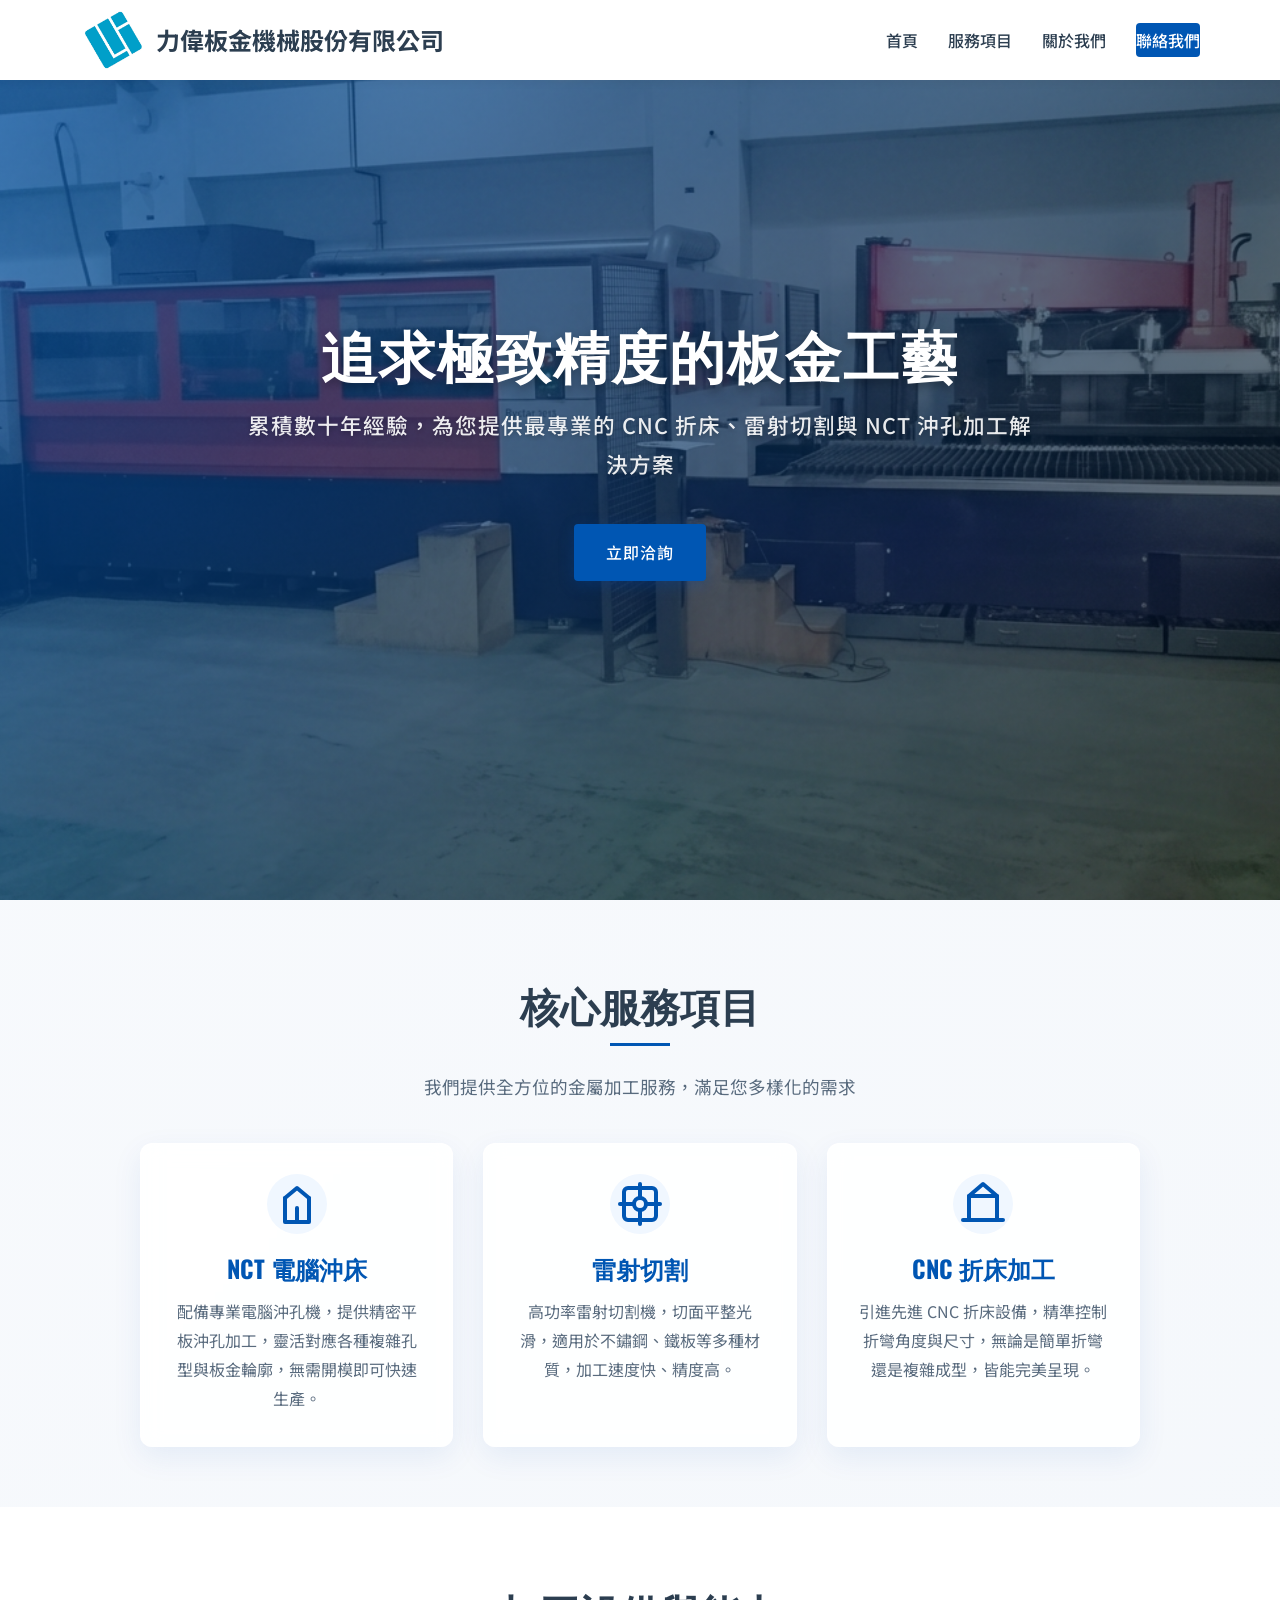
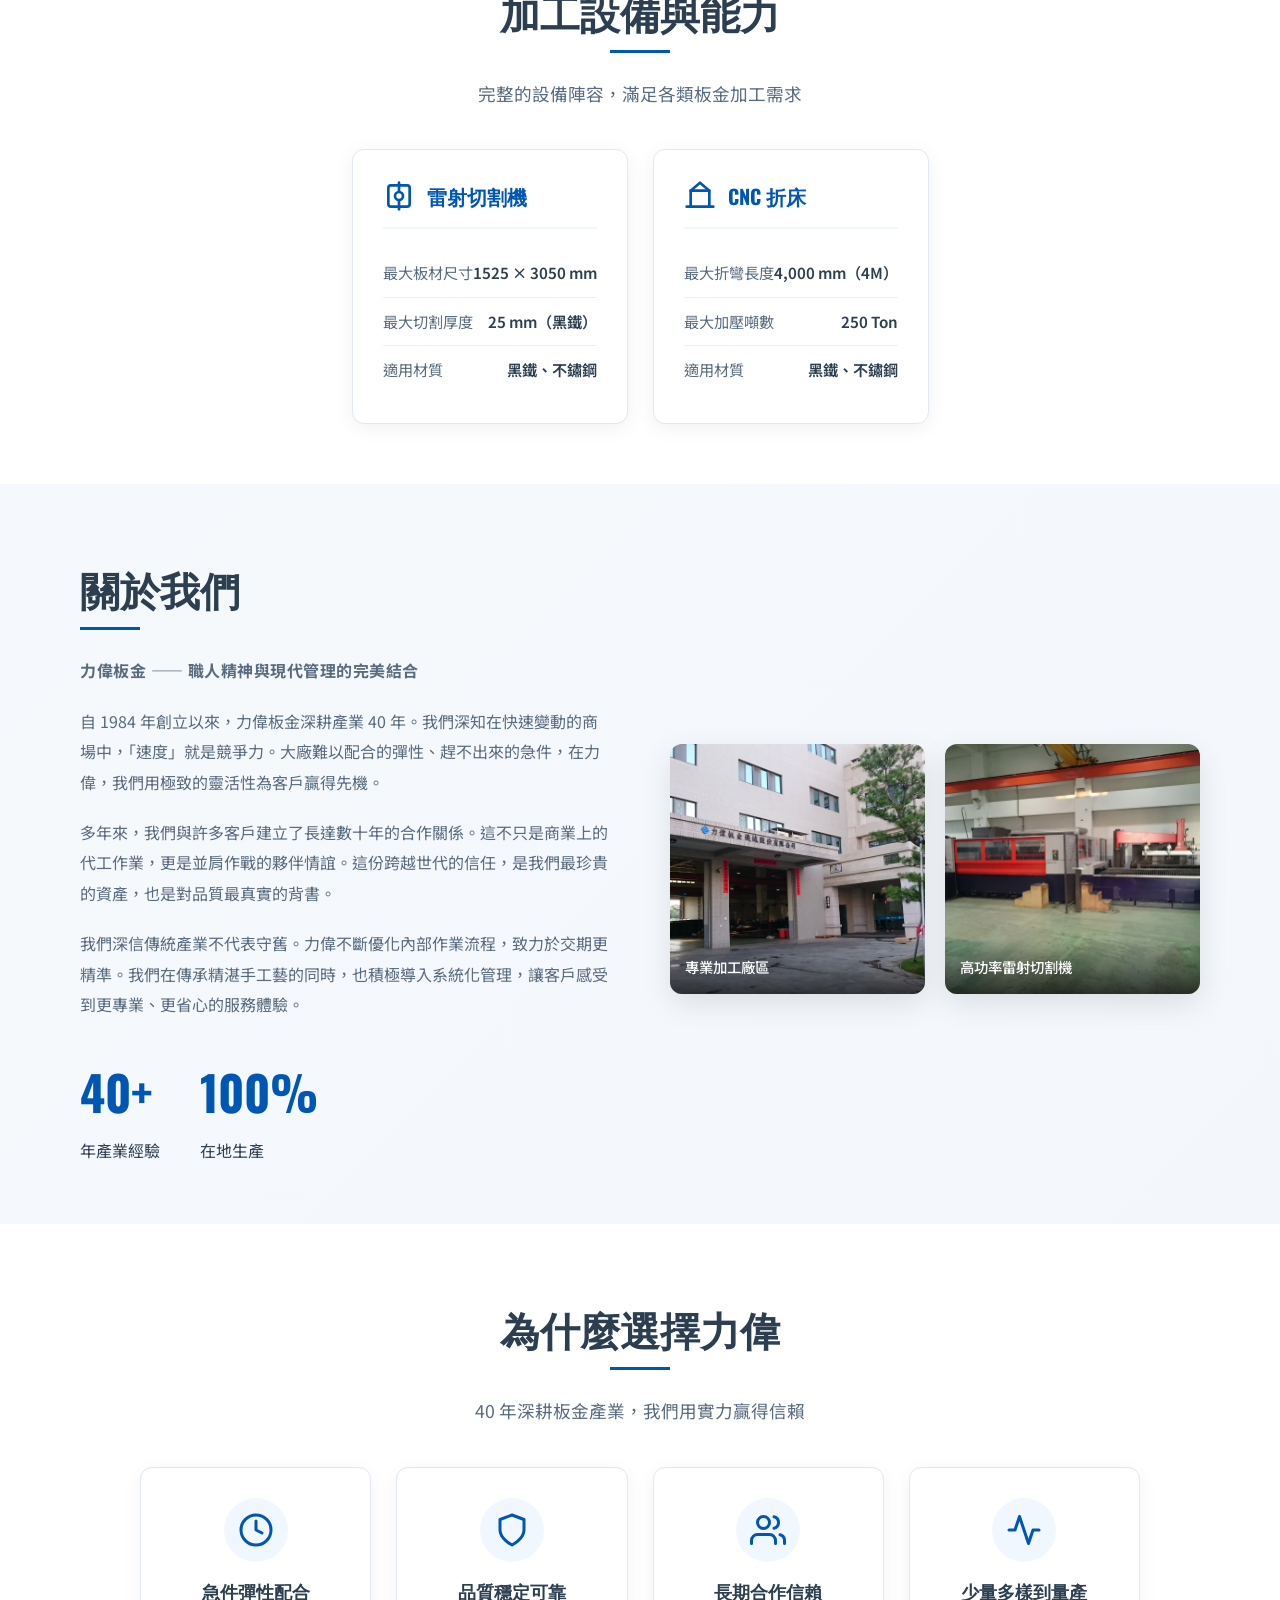
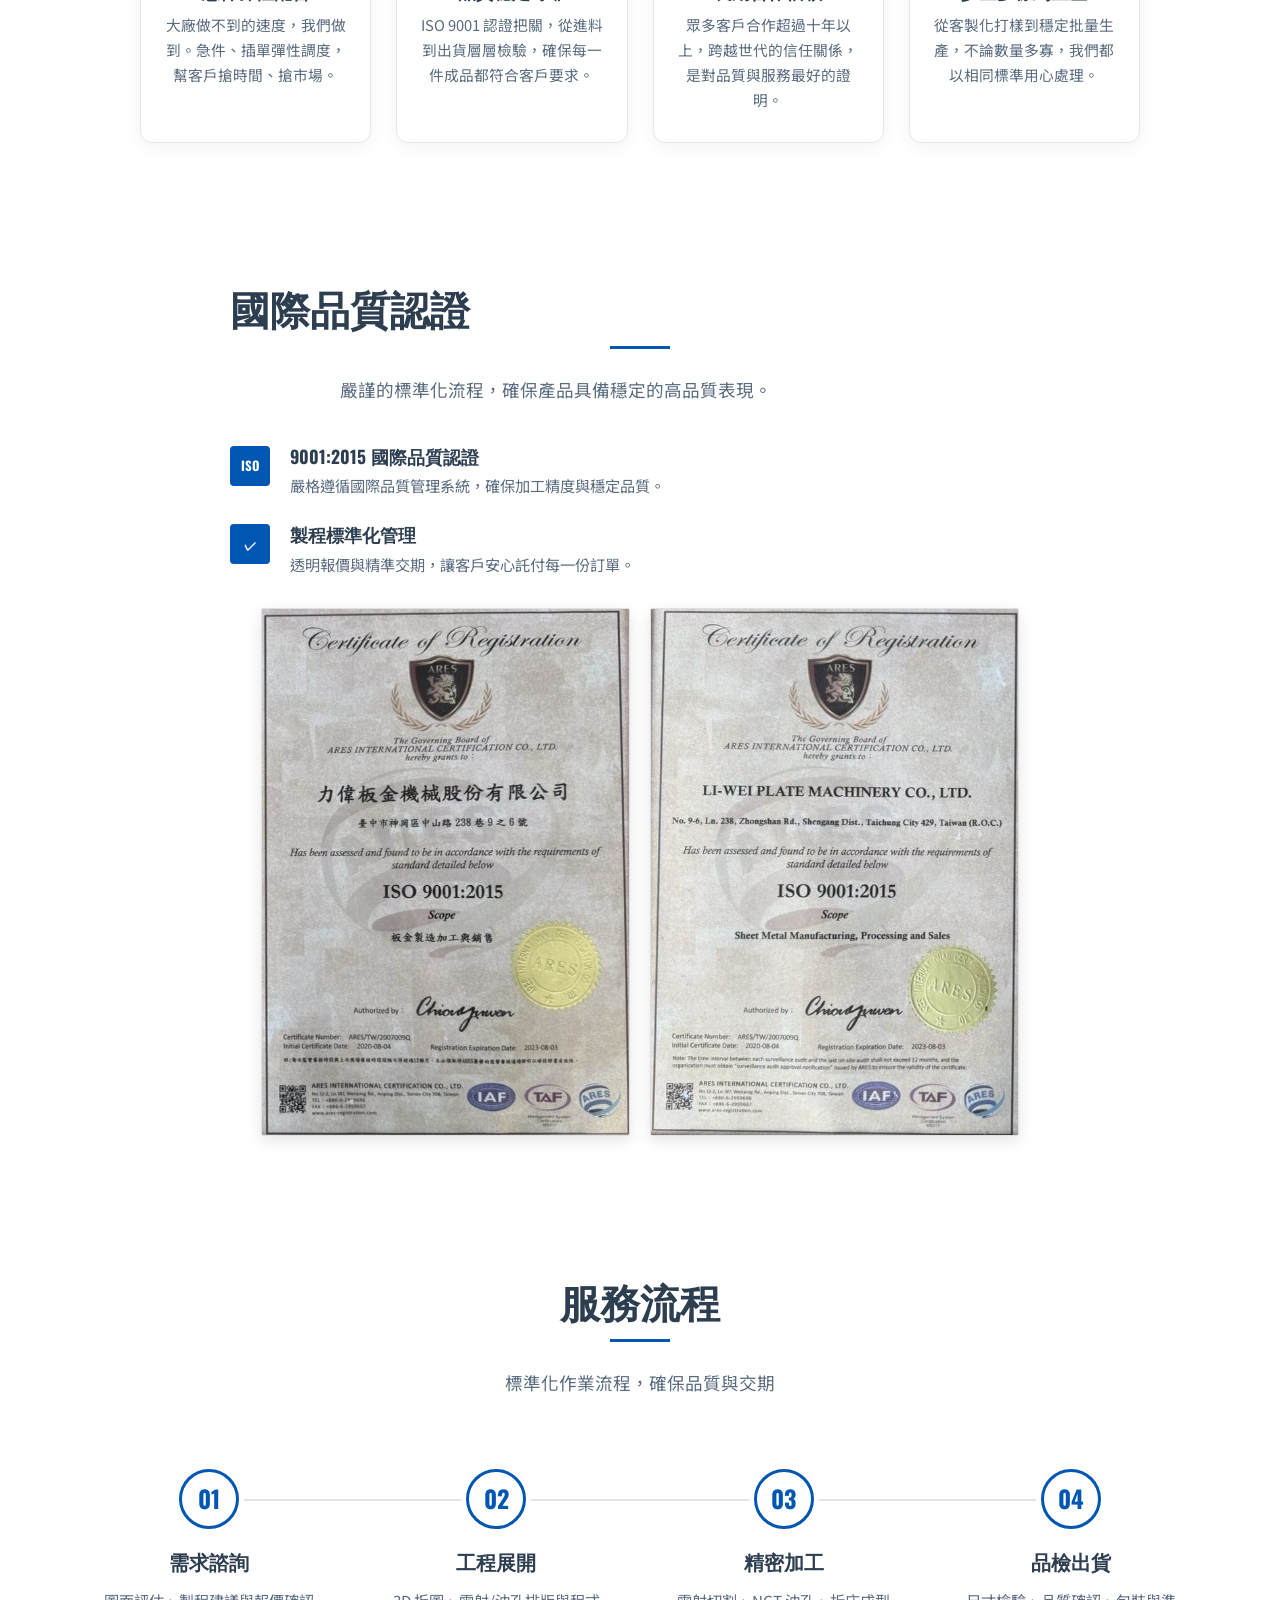
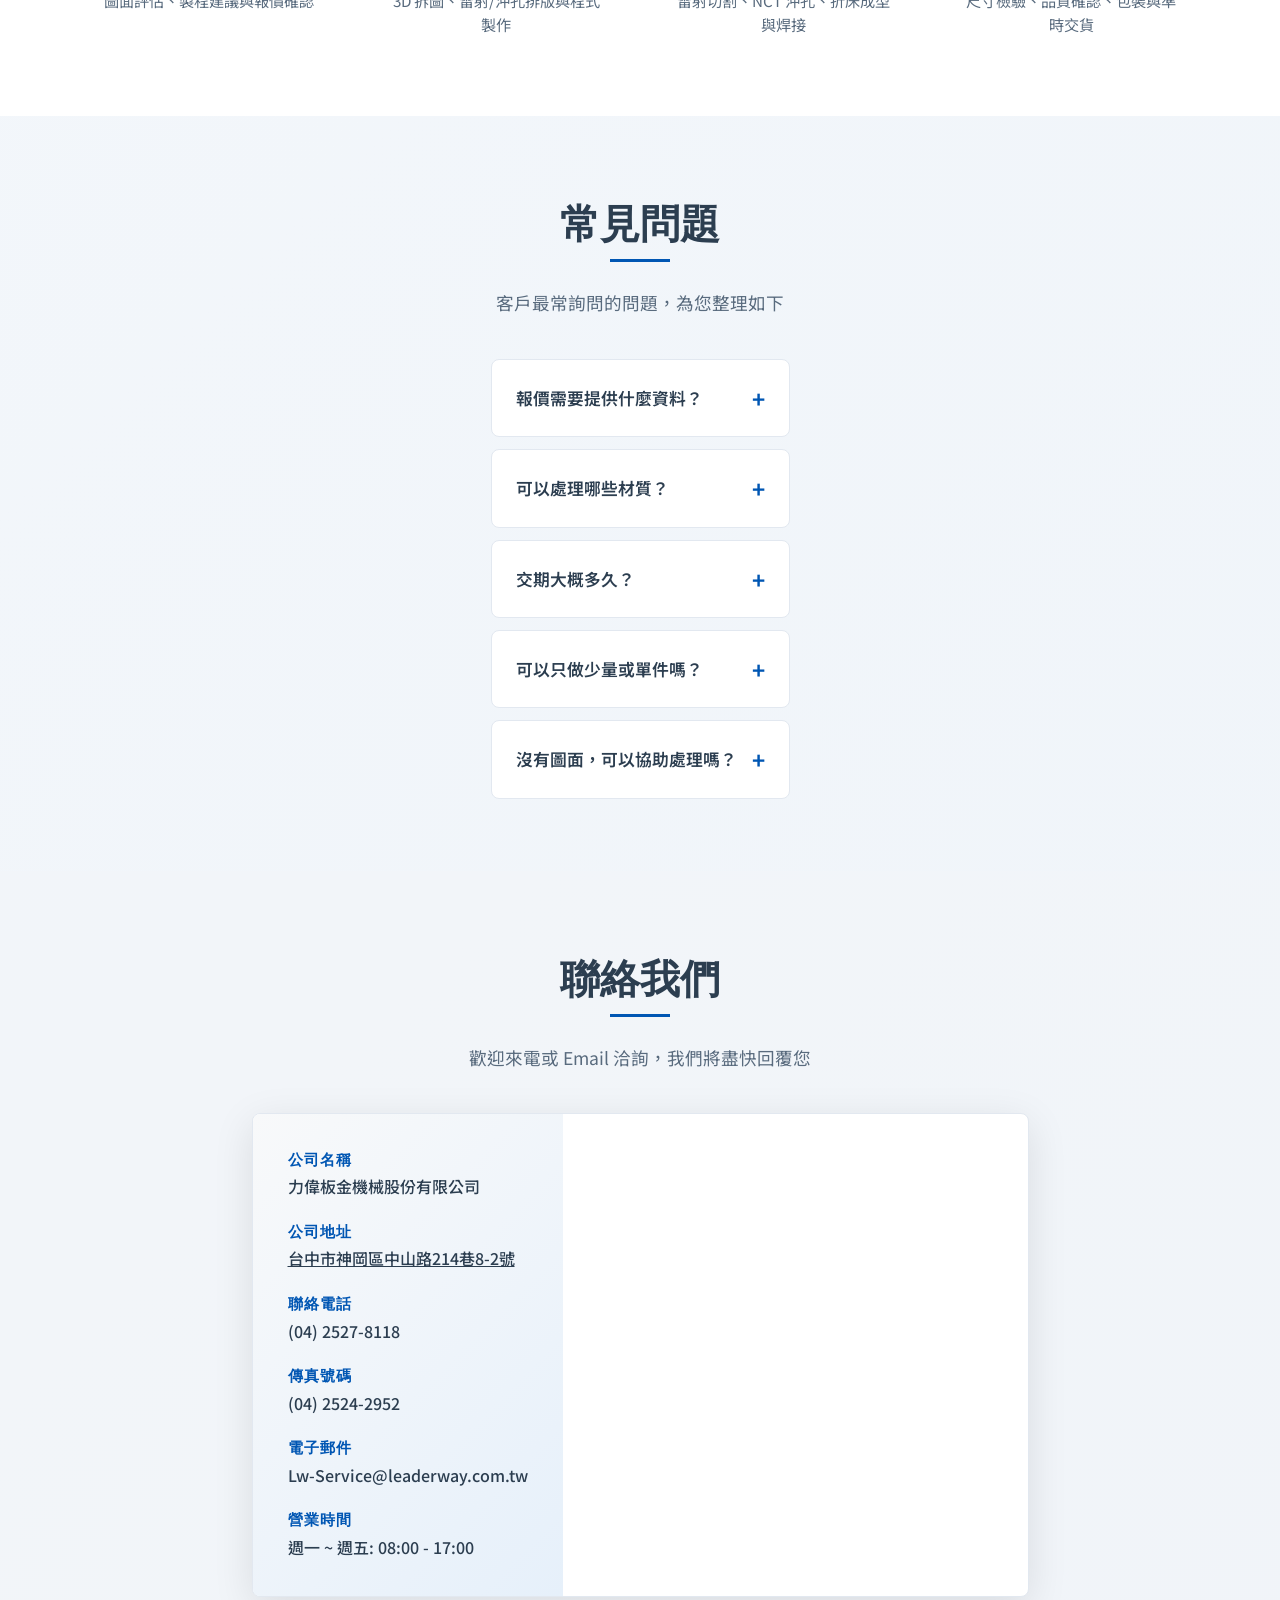
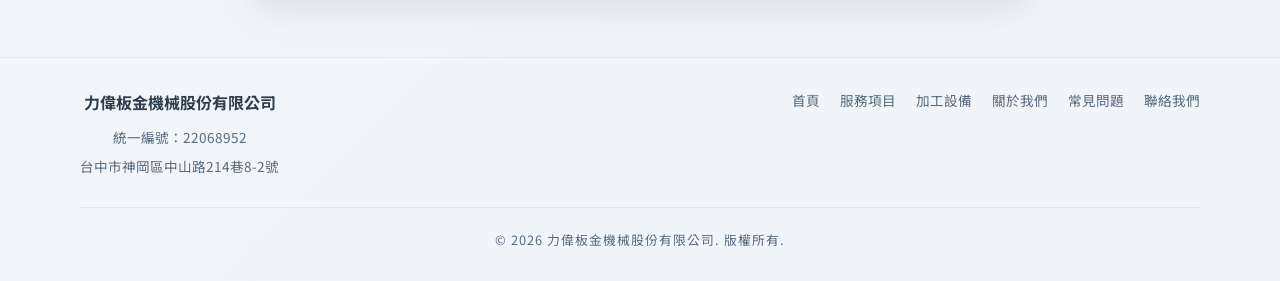
==== commit e0c6f02e: "Fix: ISO 證書圖加版本參數，讓瀏覽器快取立即失效 GitHub Pages 對圖片回 Cache-Control: max-age=14400（4 小時）， 回訪者重新整理仍會拿到快取中的舊圖" ====
--- a/index.html
+++ b/index.html
@@ -417,9 +417,9 @@
 
                     <div class="quality-image">
                         <div class="certificate-container">
-                            <img src="assets/certificates/iso_cert_tw.png" alt="ISO 9001:2015 證書 (中文版)"
+                            <img src="assets/certificates/iso_cert_tw.png?v=20260827" alt="ISO 9001:2015 證書 (中文版)"
                                 class="clean-cert-img" loading="lazy">
-                            <img src="assets/certificates/iso_cert_en.png" alt="ISO 9001:2015 Certificate (English)"
+                            <img src="assets/certificates/iso_cert_en.png?v=20260827" alt="ISO 9001:2015 Certificate (English)"
                                 class="clean-cert-img" loading="lazy">
                         </div>
                     </div>
@@ -545,7 +545,7 @@
                     <iframe width="100%" height="100%" style="border:0; min-height: 400px;" loading="lazy"
                         allowfullscreen="allowfullscreen" aria-label="公司地址在 Google 地圖上的位置" title="力偉板金機械股份有限公司位置地圖"
                         referrerpolicy="no-referrer-when-downgrade"
-                        src="https://maps.google.com/maps?q=24.2495745,120.6929943&t=&z=17&ie=UTF8&iwloc=&output=embed"></iframe>
+                        src="https://www.google.com/maps/embed?pb=!1m18!1m12!1m3!1d3639.5!2d120.693059!3d24.2494732!2m3!1f0!2f0!3f0!3m2!1i1024!2i768!4f13.1!3m3!1m2!1s0x346910b44313005f%3A0x4455476e9c6a368c!2z5Yqb5YG15p2_6YeR5qmf5qKw5qCq5byP5pyD56S-!5e0!3m2!1szh-TW!2stw!4v1709900000000"></iframe>
                 </div>
             </div>
         </div>
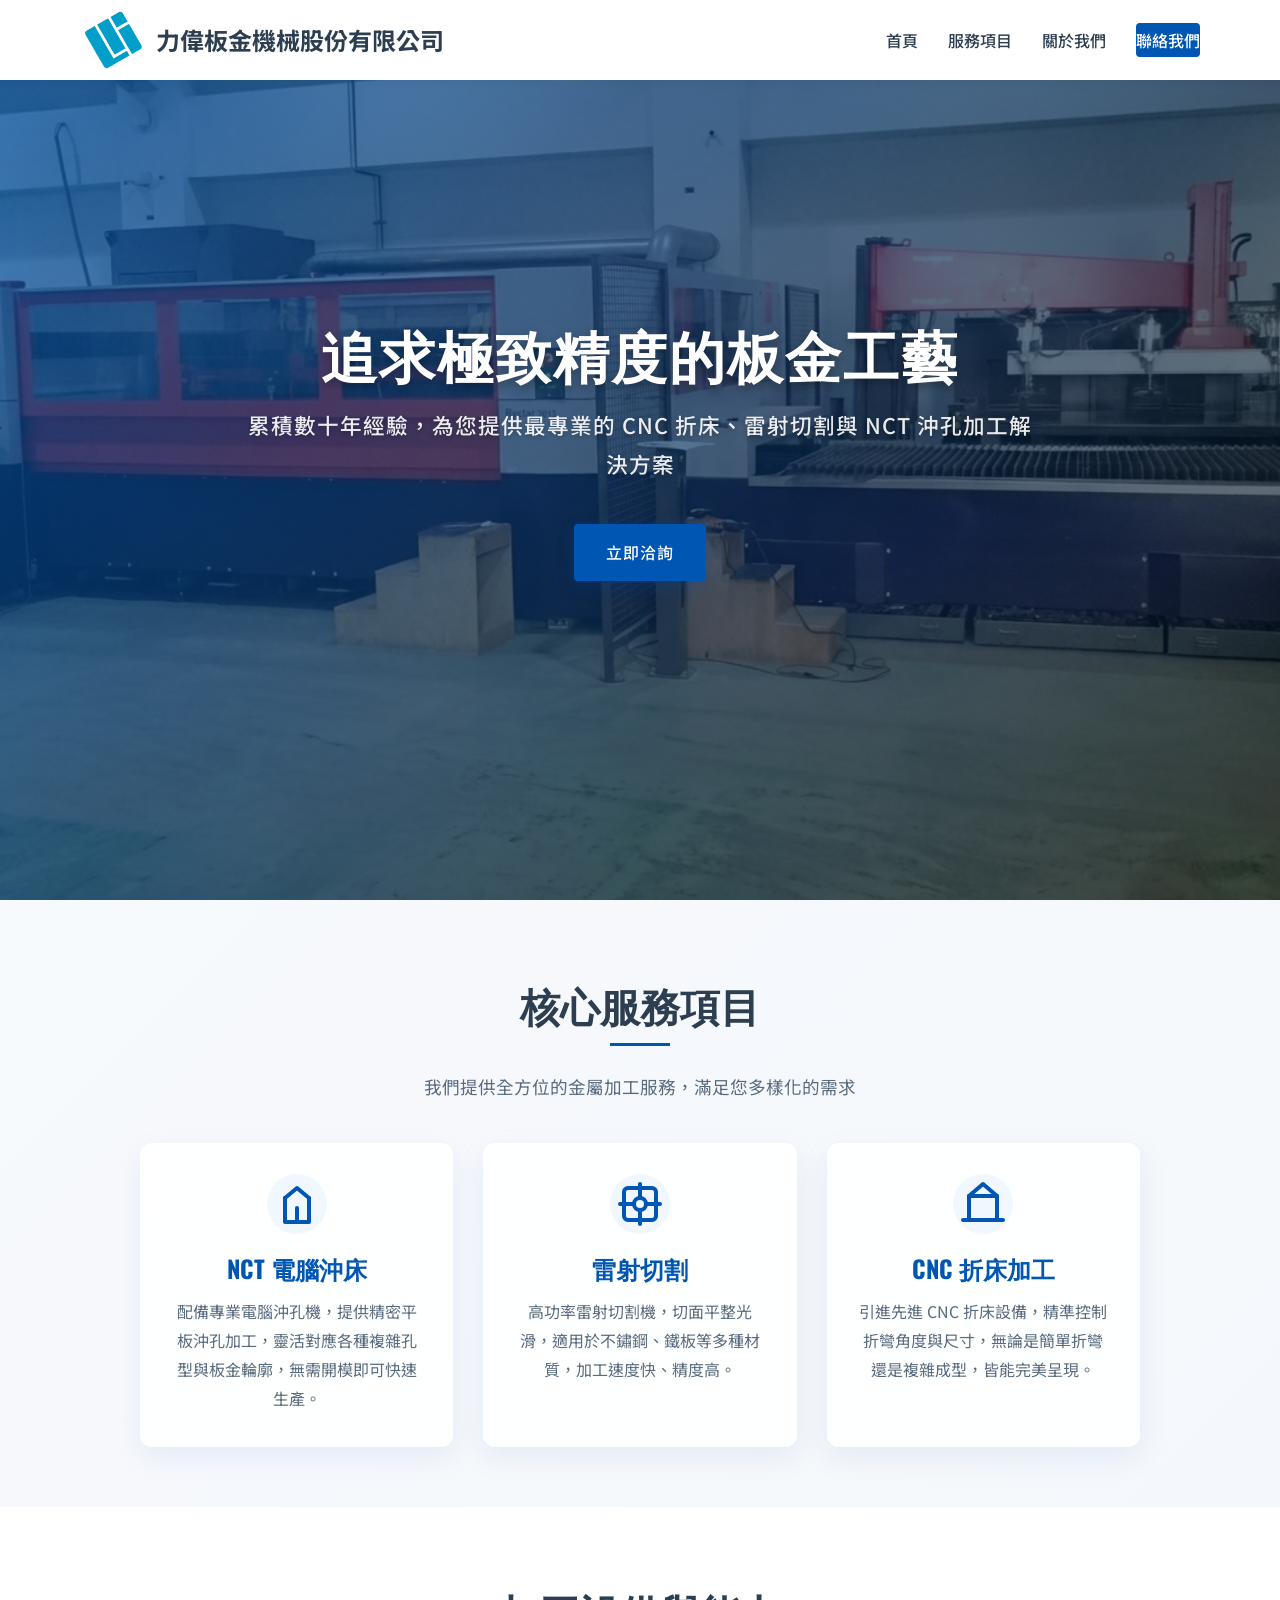
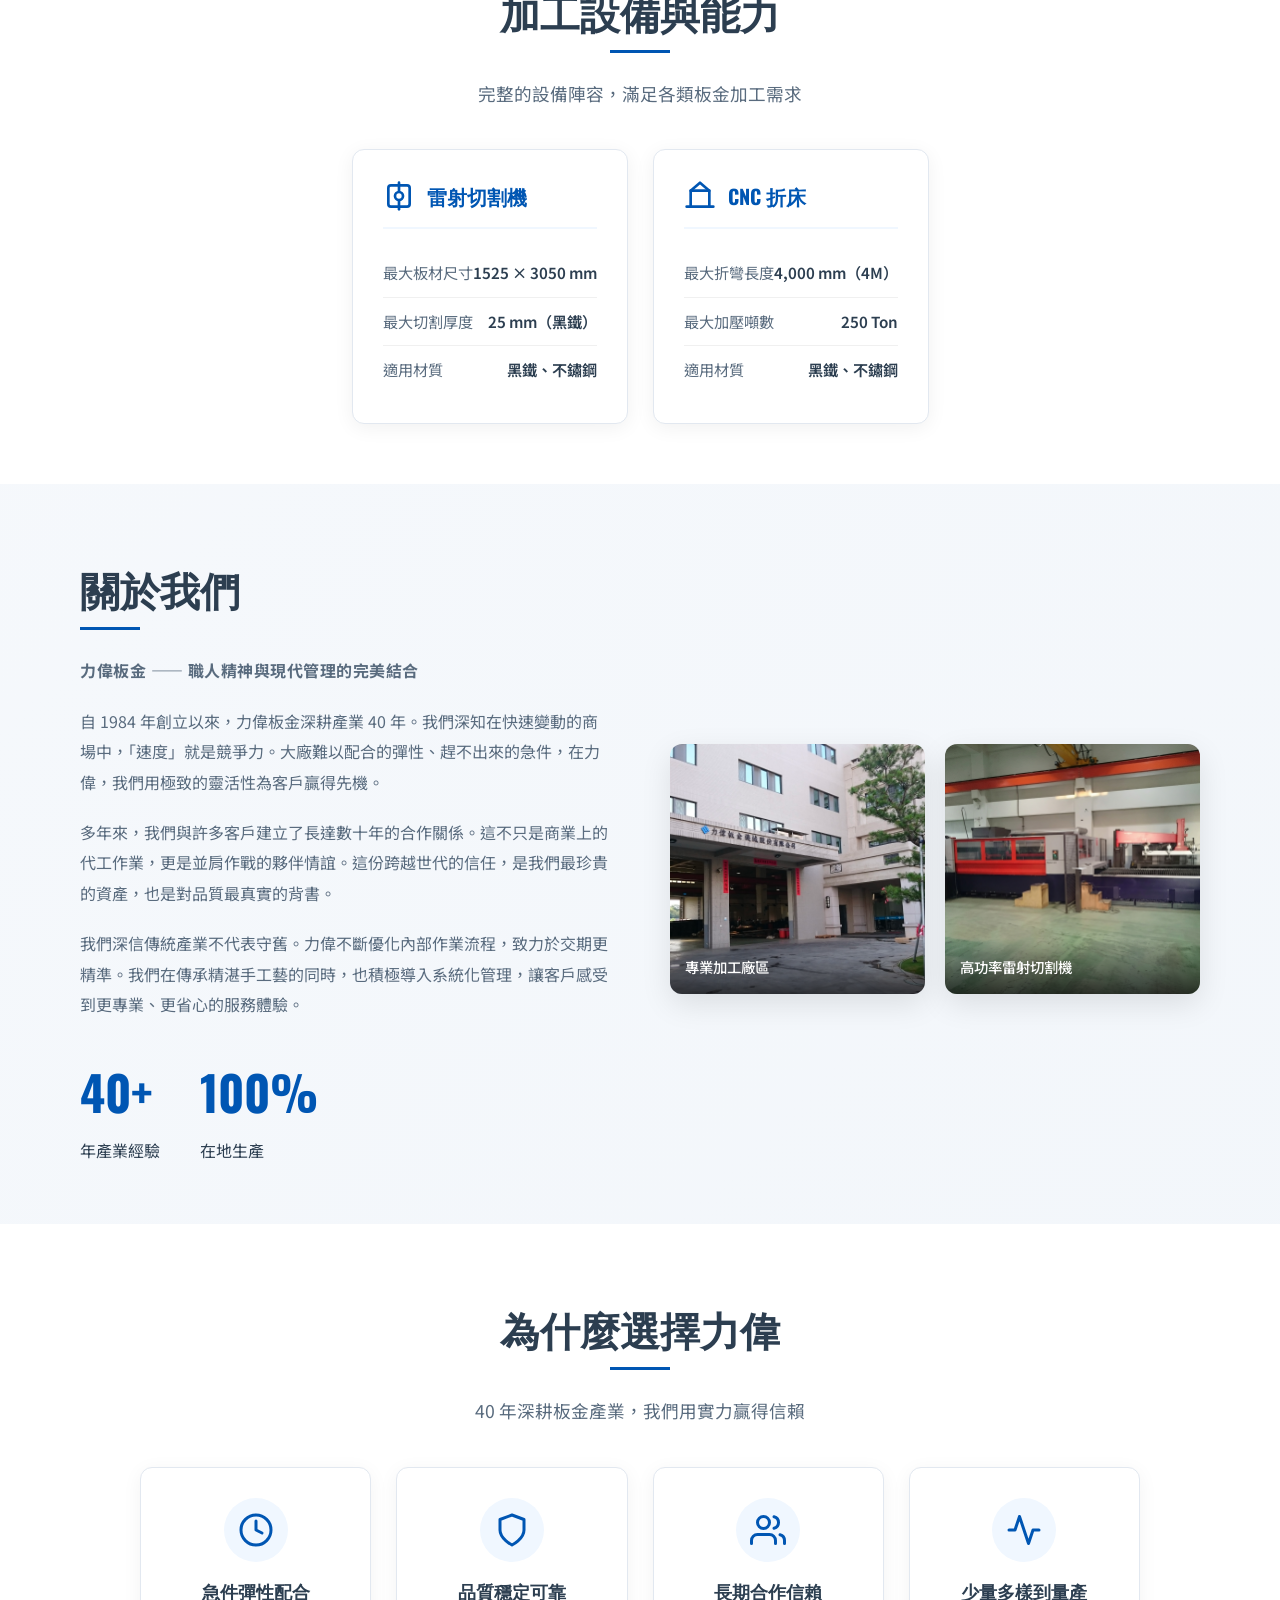
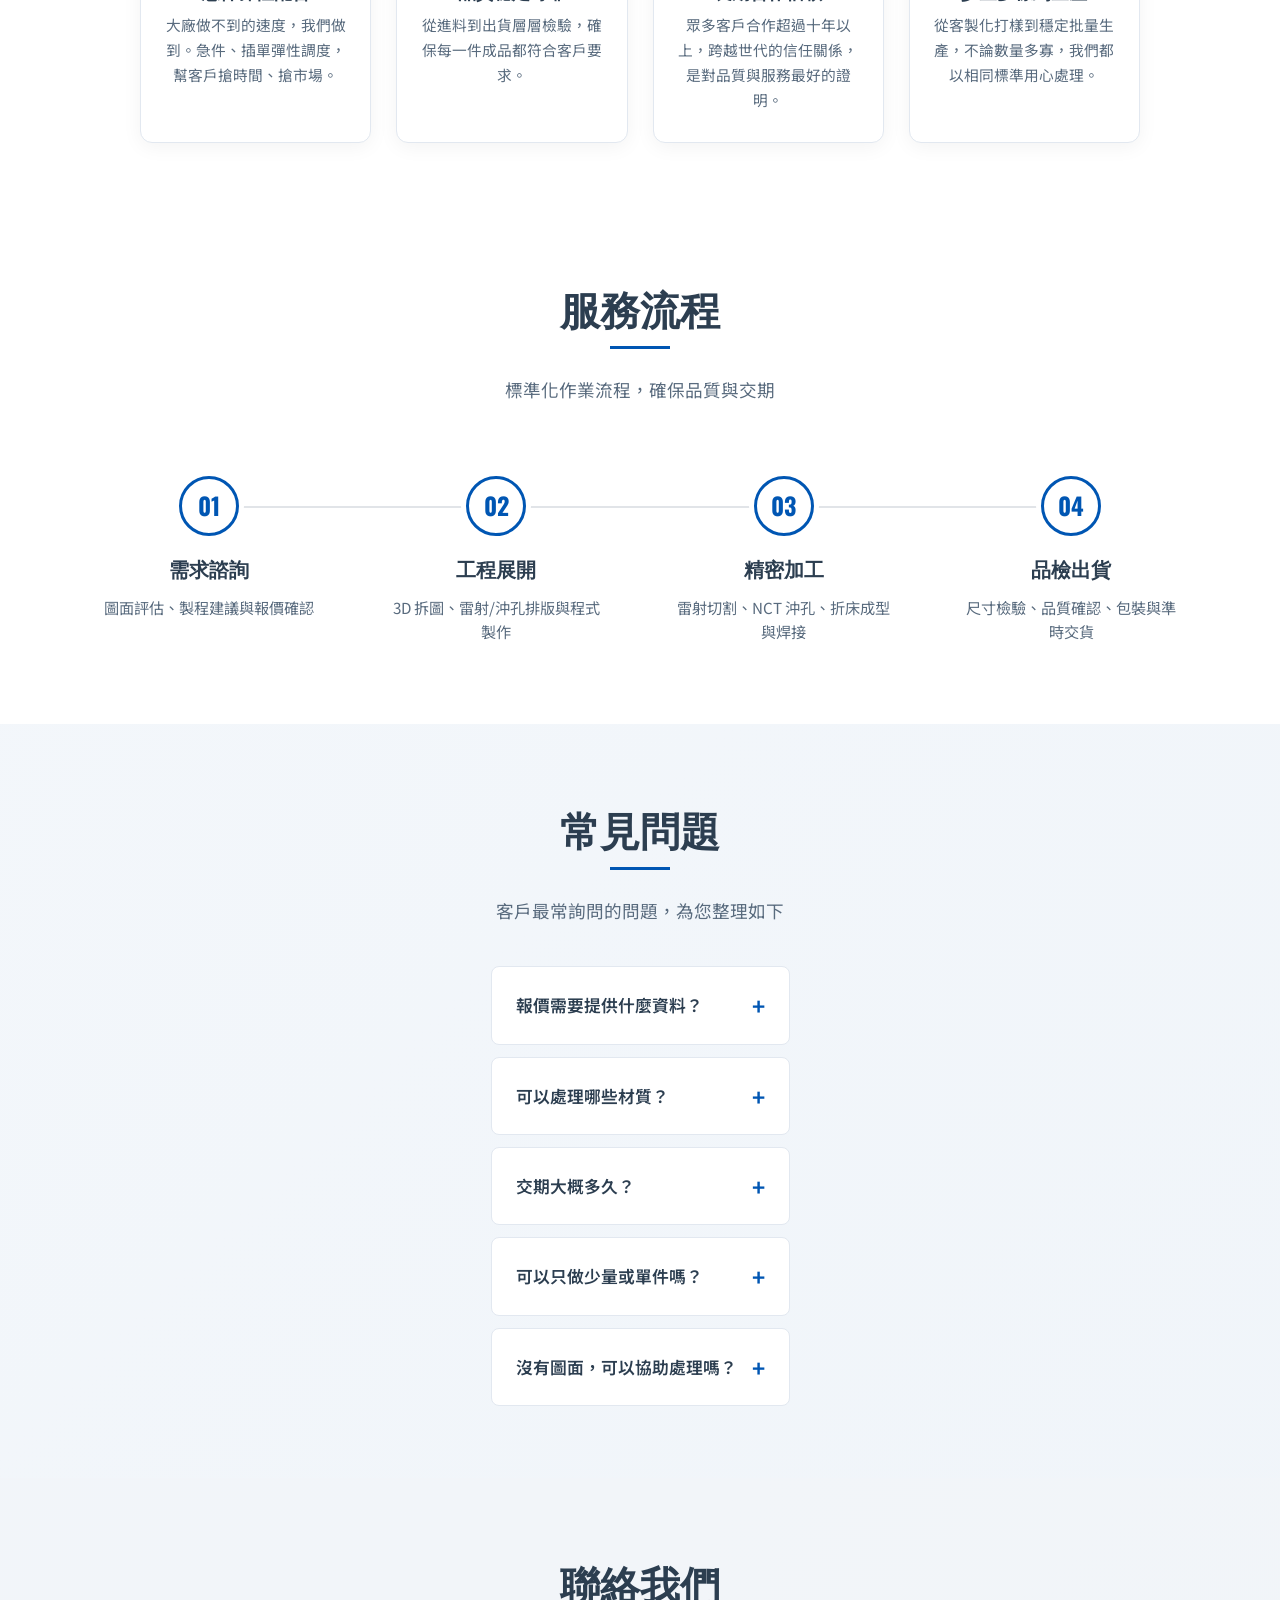
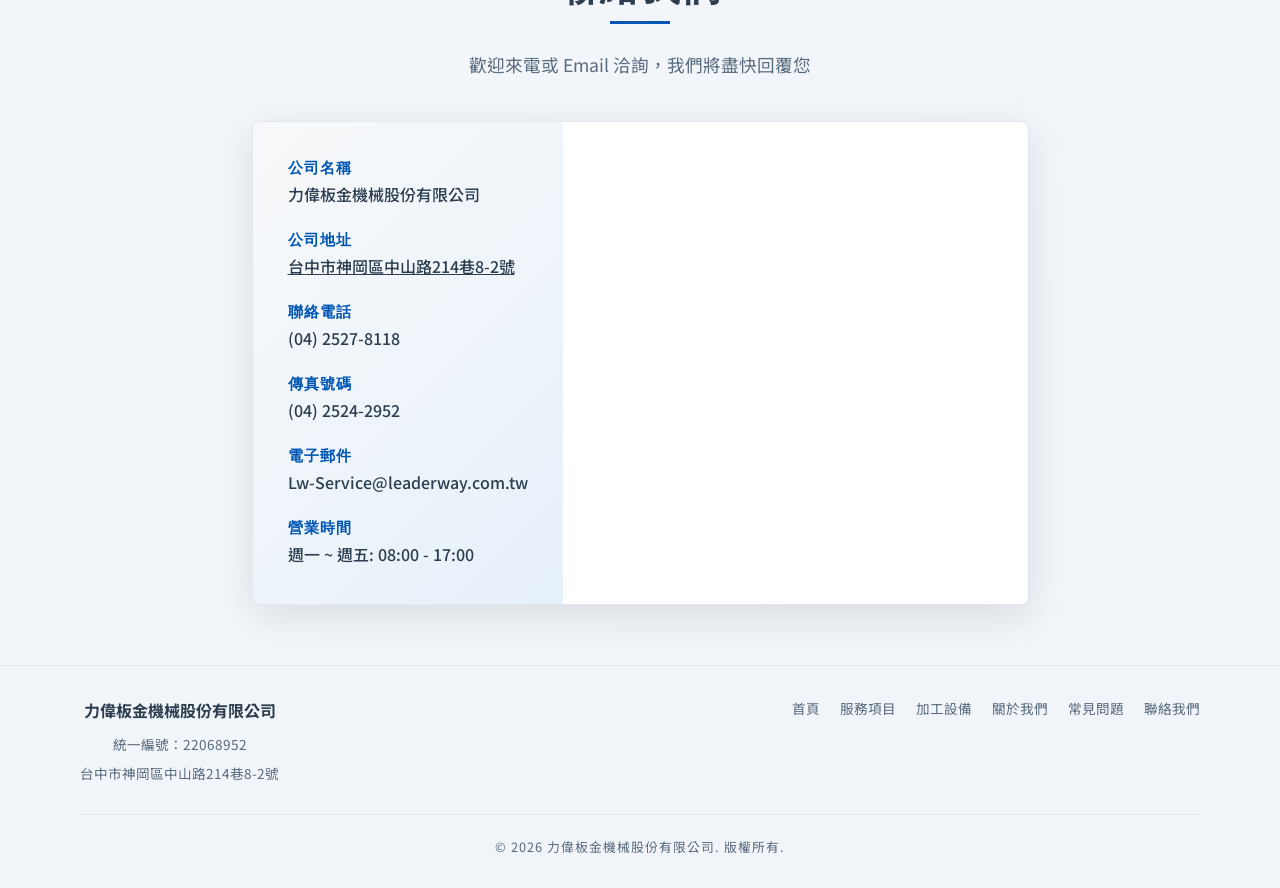
==== commit 1fe06361: "Remove: 移除國際品質認證區塊（ISO 9001 證書已到期並撤銷） ARES 官方證書查詢（證號 ARES/TW/2007009Q）確認：   發證日期 2023-08-04 / 有效期限 2" ====
--- a/index.html
+++ b/index.html
@@ -359,7 +359,7 @@
                         </svg>
                     </div>
                     <h3>品質穩定可靠</h3>
-                    <p>ISO 9001 認證把關，從進料到出貨層層檢驗，確保每一件成品都符合客戶要求。</p>
+                    <p>從進料到出貨層層檢驗，確保每一件成品都符合客戶要求。</p>
                 </div>
 
                 <div class="why-us-card">
@@ -385,44 +385,6 @@
                     </div>
                     <h3>少量多樣到量產</h3>
                     <p>從客製化打樣到穩定批量生產，不論數量多寡，我們都以相同標準用心處理。</p>
-                </div>
-            </div>
-        </div>
-    </section>
-
-    <!-- Quality & Certification Section -->
-    <section id="quality" class="section bg-light">
-        <div class="container">
-            <div class="quality-layout">
-                <div class="quality-content">
-                    <h2 class="section-title text-left">國際品質認證</h2>
-                    <p class="section-subtitle text-left">嚴謹的標準化流程，確保產品具備穩定的高品質表現。</p>
-
-                    <div class="certification-points">
-                        <div class="cert-point">
-                            <div class="cert-icon">ISO</div>
-                            <div class="cert-text">
-                                <h4>9001:2015 國際品質認證</h4>
-                                <p>嚴格遵循國際品質管理系統，確保加工精度與穩定品質。</p>
-                            </div>
-                        </div>
-                        <div class="cert-point">
-                            <div class="cert-icon">✓</div>
-                            <div class="cert-text">
-                                <h4>製程標準化管理</h4>
-                                <p>透明報價與精準交期，讓客戶安心託付每一份訂單。</p>
-                            </div>
-                        </div>
-                    </div>
-
-                    <div class="quality-image">
-                        <div class="certificate-container">
-                            <img src="assets/certificates/iso_cert_tw.png?v=20260827" alt="ISO 9001:2015 證書 (中文版)"
-                                class="clean-cert-img" loading="lazy">
-                            <img src="assets/certificates/iso_cert_en.png?v=20260827" alt="ISO 9001:2015 Certificate (English)"
-                                class="clean-cert-img" loading="lazy">
-                        </div>
-                    </div>
                 </div>
             </div>
         </div>
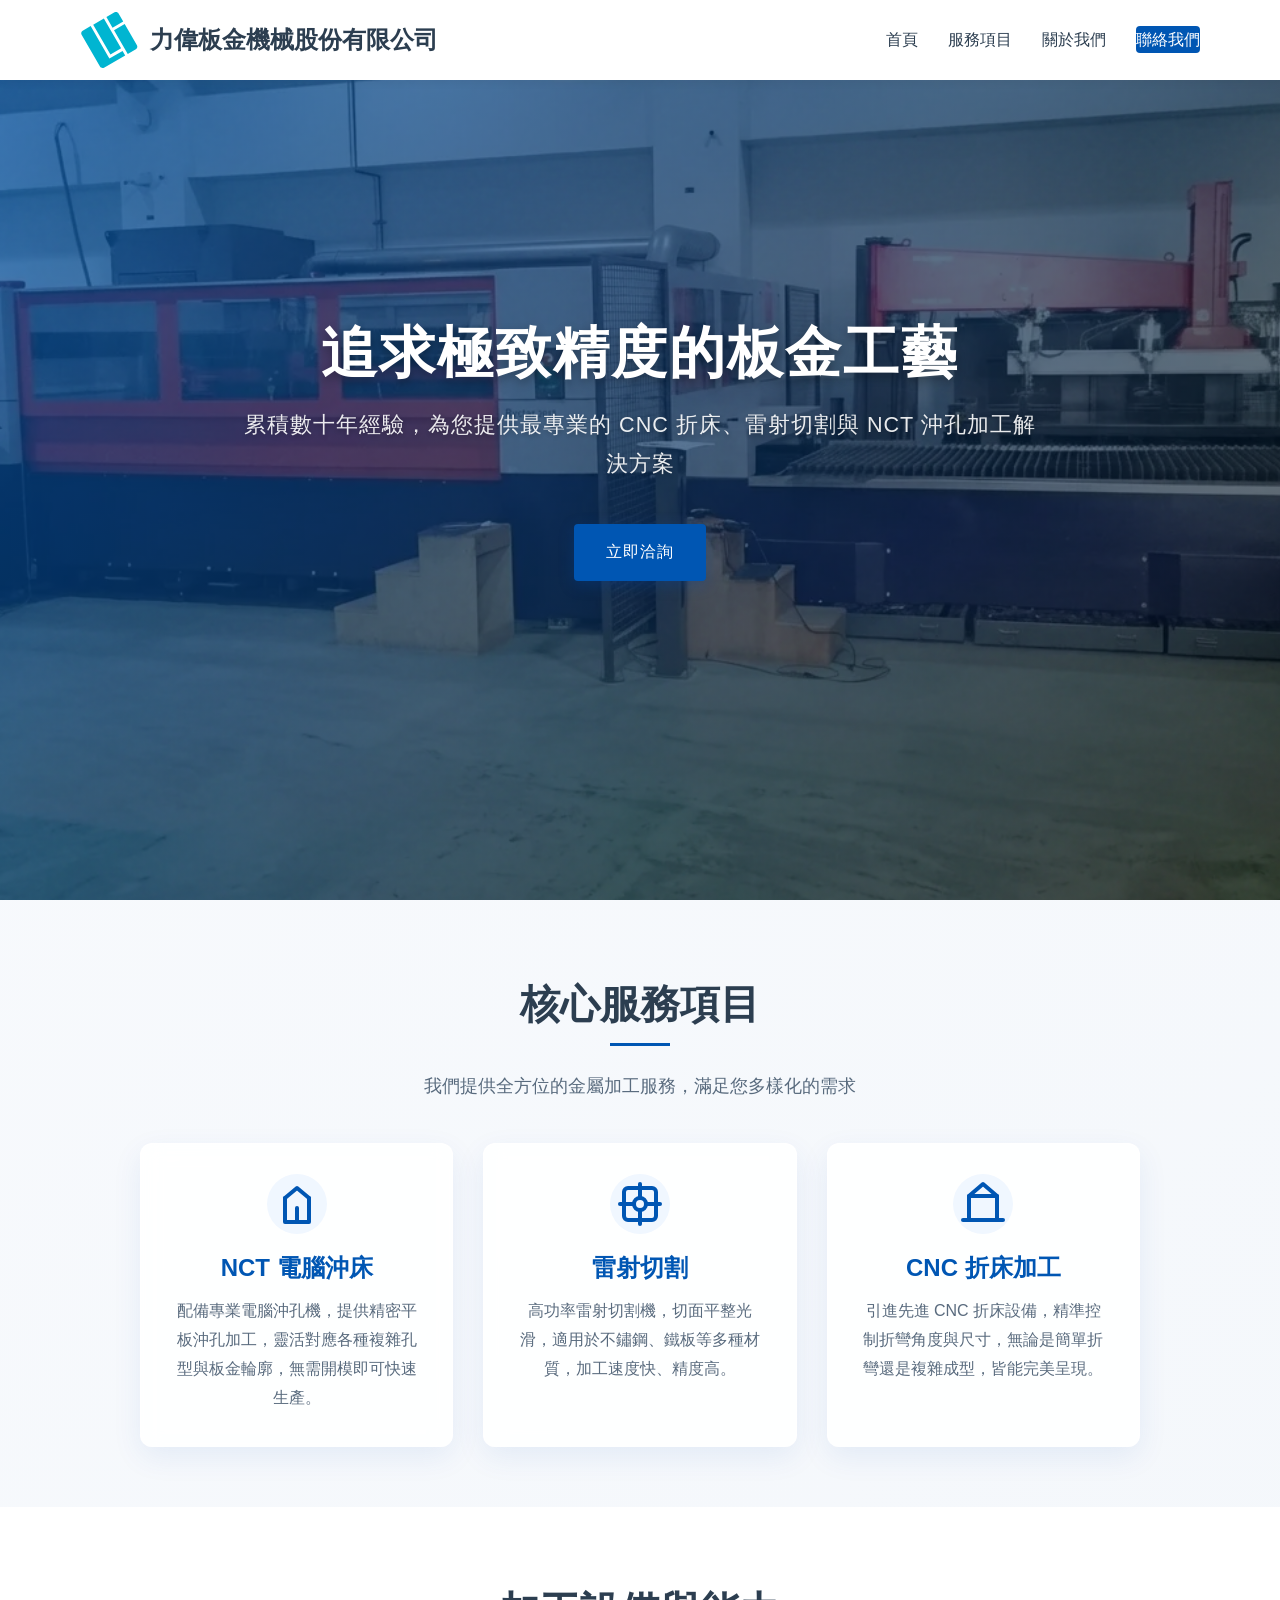
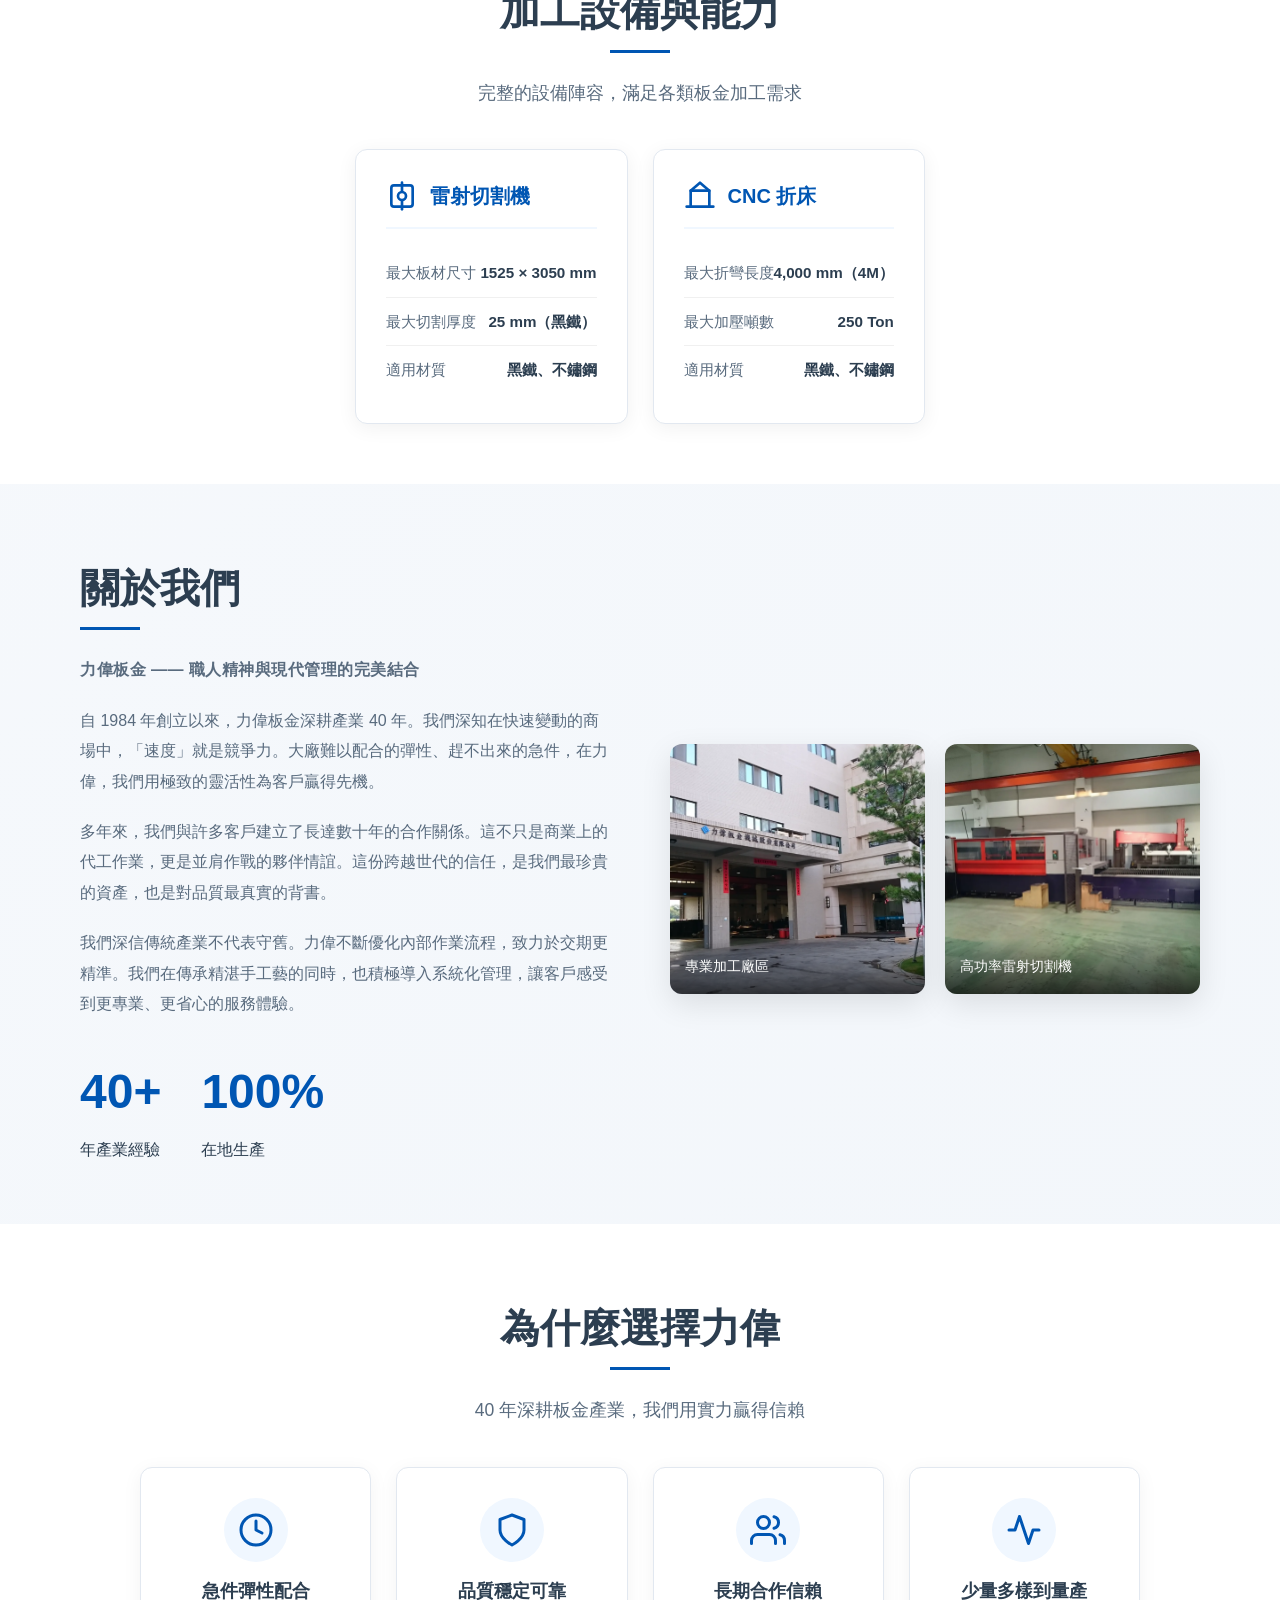
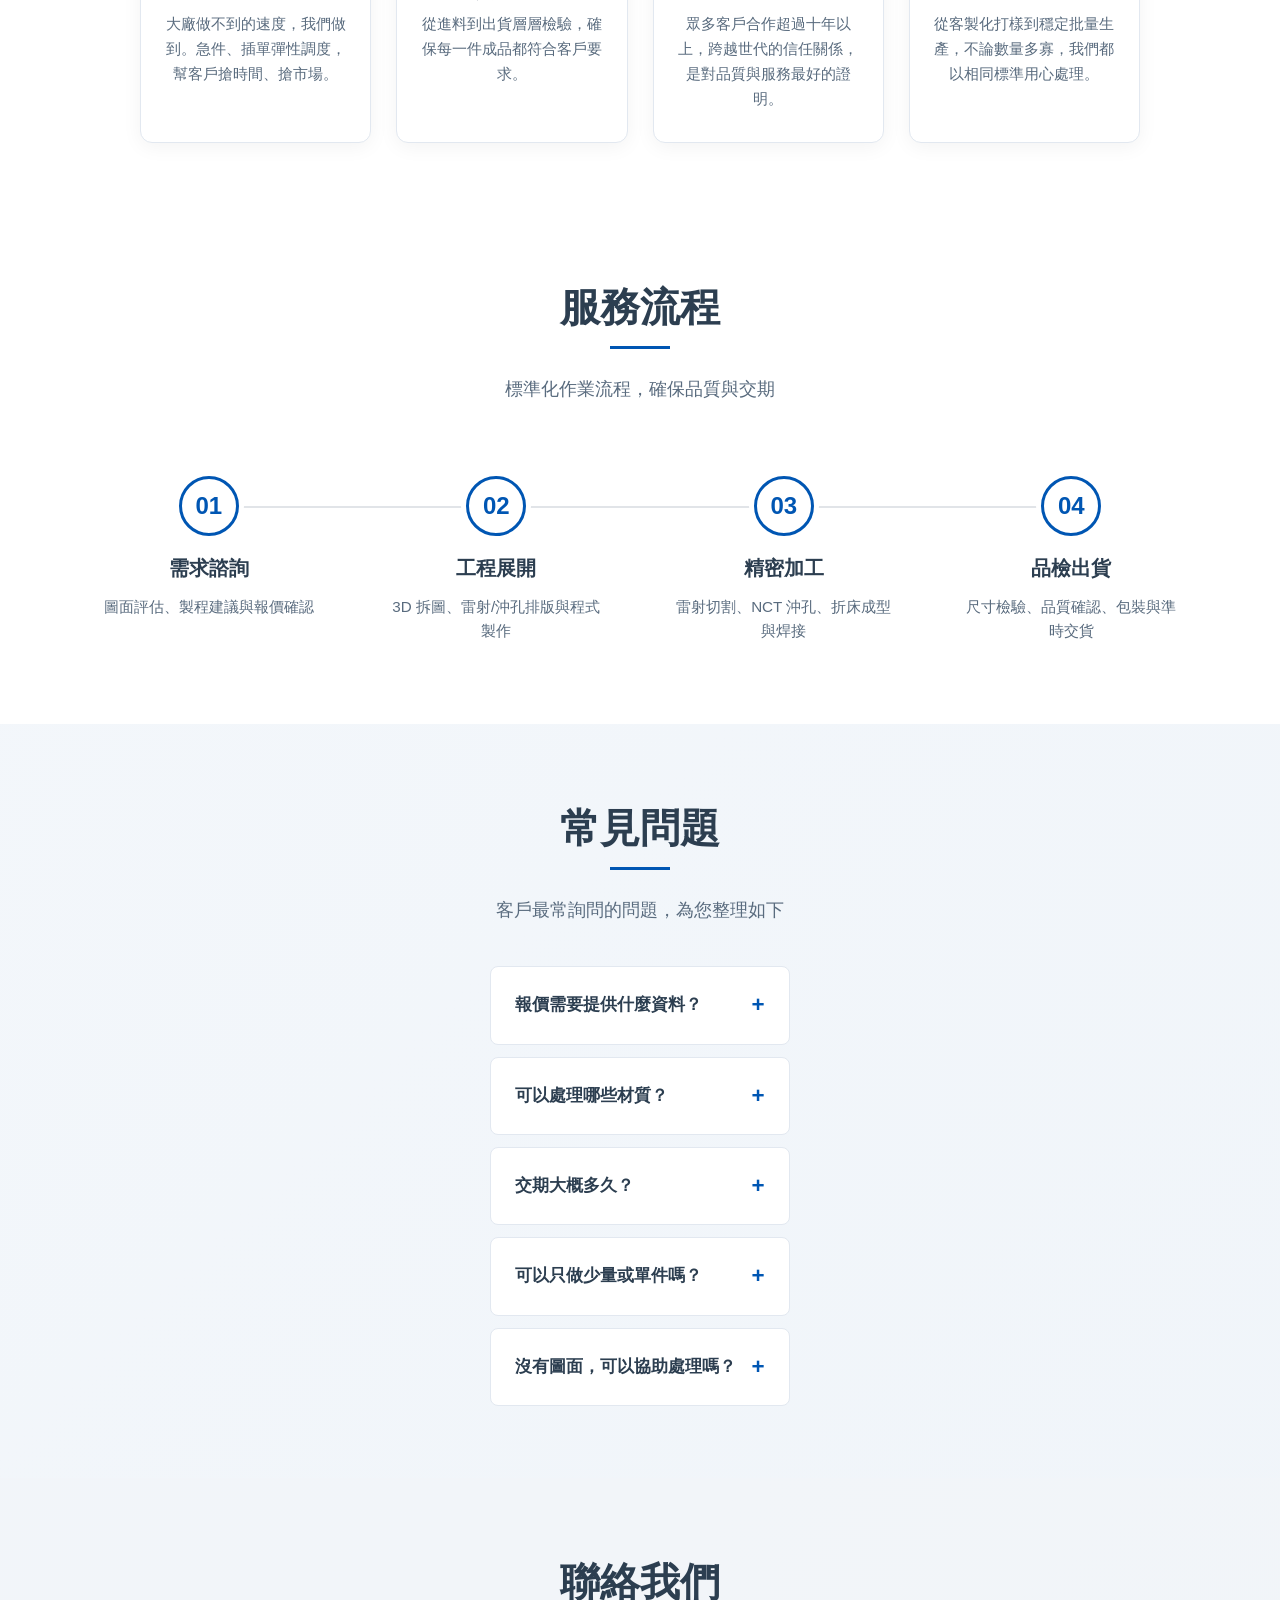
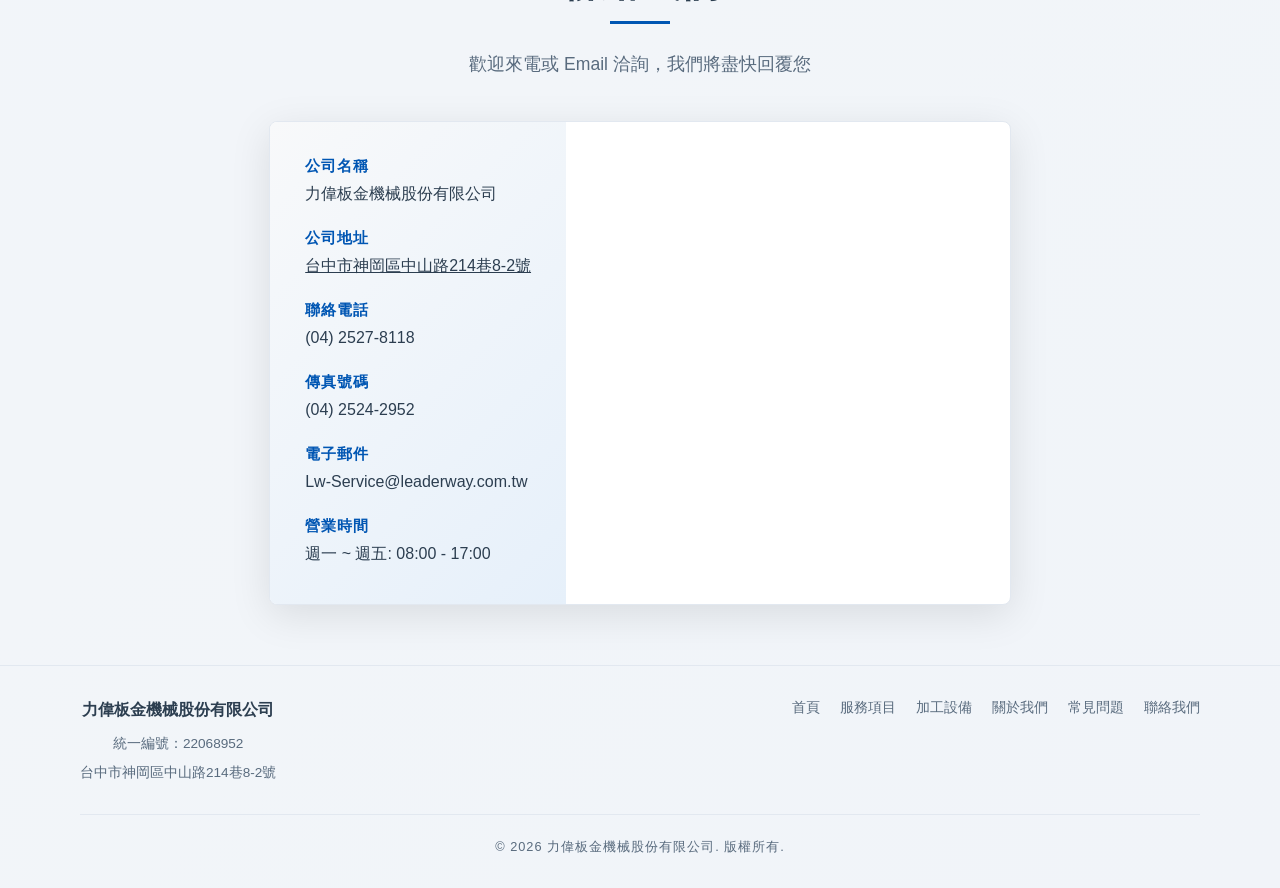
==== commit 24b19893: "官網：向量logo、分享預覽圖、WebP、手機選單按鈕、CSP；移除公開的壓縮檔/工具/已撤銷證書 - Claude Design 產出，本機預覽驗證（桌機/手機寬度、地圖、字型、Console 無 " ====
--- a/index.html
+++ b/index.html
@@ -5,6 +5,9 @@
     <meta charset="UTF-8">
     <meta name="viewport" content="width=device-width, initial-scale=1.0">
     <meta name="theme-color" content="#0056b3">
+    <meta http-equiv="Content-Security-Policy" content="default-src 'self'; script-src 'self'; style-src 'self' 'unsafe-inline' https://fonts.googleapis.com; font-src https://fonts.gstatic.com; img-src 'self' data:; frame-src https://www.google.com; connect-src 'self'; object-src 'none'; base-uri 'self'; form-action 'none'; upgrade-insecure-requests">
+    <meta name="referrer" content="strict-origin-when-cross-origin">
+    <link rel="icon" type="image/svg+xml" href="assets/logo.svg">
     <title>力偉板金機械股份有限公司 | 專業 CNC 折床、雷射切割、NCT 沖床加工</title>
     <meta name="description" content="力偉板金機械股份有限公司擁有數十年專業經驗，提供精密雷射切割、NCT 電腦沖床、CNC 折床加工與焊接組裝服務。位於台中神岡，是您最信賴的金屬加工合作夥伴。">
     <meta name="keywords" content="CNC折床,雷射切割,NCT沖床,板金加工,台中,神岡">
@@ -15,7 +18,12 @@
     <meta property="og:description" content="專業精密板金加工服務，提供 CNC 折床、雷射切割、NCT 沖孔加工與焊接組裝。">
     <meta property="og:type" content="business.business">
     <meta property="og:url" content="https://www.leaderway.com.tw">
-    <meta property="og:image" content="https://www.leaderway.com.tw/assets/logo.jpg">
+    <meta property="og:image" content="https://www.leaderway.com.tw/assets/og-share.jpg">
+    <meta property="og:image:width" content="1200">
+    <meta property="og:image:height" content="630">
+    <meta property="og:image:alt" content="力偉板金機械股份有限公司 廠區">
+    <meta property="og:locale" content="zh_TW">
+    <meta name="twitter:card" content="summary_large_image">
 
     <!-- Google Fonts -->
     <link rel="preconnect" href="https://fonts.googleapis.com">
@@ -112,7 +120,7 @@
         <div class="container">
             <a href="#home" class="logo" style="display:flex; align-items:center; gap:10px; text-decoration:none;"
                 aria-label="力偉板金機械 首頁">
-                <img src="assets/logo.jpg" alt="力偉板金 Logo">
+                <img src="assets/logo.svg" alt="力偉板金 Logo" width="60" height="60">
                 <span class="company-name">力偉板金機械股份有限公司</span>
             </a>
             <nav class="nav" aria-label="主導航">
@@ -123,11 +131,11 @@
                     <li><a href="#contact" class="btn-contact">聯絡我們</a></li>
                 </ul>
             </nav>
-            <div class="mobile-menu-toggle" aria-label="打開導航菜單" aria-expanded="false" aria-controls="mobile-nav">
+            <button type="button" class="mobile-menu-toggle" aria-label="打開導航選單" aria-expanded="false" aria-controls="mobile-nav">
                 <span></span>
                 <span></span>
                 <span></span>
-            </div>
+            </button>
         </div>
     </header>
 
@@ -143,7 +151,7 @@
 
     <!-- Hero Section -->
     <section class="hero" id="home">
-        <div class="hero-bg-image" style="background-image: url('assets/portfolio/machine_hero_cleaned.png');"></div>
+        <div class="hero-bg-image" style="background-image: url('assets/portfolio/machine_hero_cleaned.webp');"></div>
         <div class="hero-overlay"></div>
 
         <div class="hero-content">
@@ -320,11 +328,11 @@
                 </div>
                 <div class="about-images">
                     <div class="about-img-wrapper main-img">
-                        <img src="assets/portfolio/factory_main.jpg" alt="力偉板金廠區外觀" loading="lazy">
+                        <img src="assets/portfolio/factory_main.webp" alt="力偉板金廠區外觀" loading="lazy">
                         <span class="img-caption">專業加工廠區</span>
                     </div>
                     <div class="about-img-wrapper sub-img">
-                        <img src="assets/portfolio/machine_hero_cleaned.png" alt="先進雷射設備" loading="lazy">
+                        <img src="assets/portfolio/machine_hero_cleaned.webp" alt="先進雷射設備" loading="lazy">
                         <span class="img-caption">高功率雷射切割機</span>
                     </div>
                 </div>
--- a/style.css
+++ b/style.css
@@ -144,7 +144,7 @@
 
 .logo img {
     height: 60px;
-    width: auto;
+    width: 60px;
 }
 
 .company-name {
@@ -199,6 +199,9 @@
 
 .mobile-menu-toggle {
     display: none;
+    background: none;
+    border: 0;
+    padding: 0;
     flex-direction: column;
     justify-content: space-between;
     width: 30px;
@@ -1231,6 +1234,7 @@
 
     .logo img {
         height: 40px;
+        width: 40px;
     }
 
     /* Hero */
@@ -1476,3 +1480,8 @@
         align-items: center;
     }
 }
+
+.mobile-menu-toggle:focus-visible {
+    outline: 3px solid var(--primary-blue);
+    outline-offset: 4px;
+}
